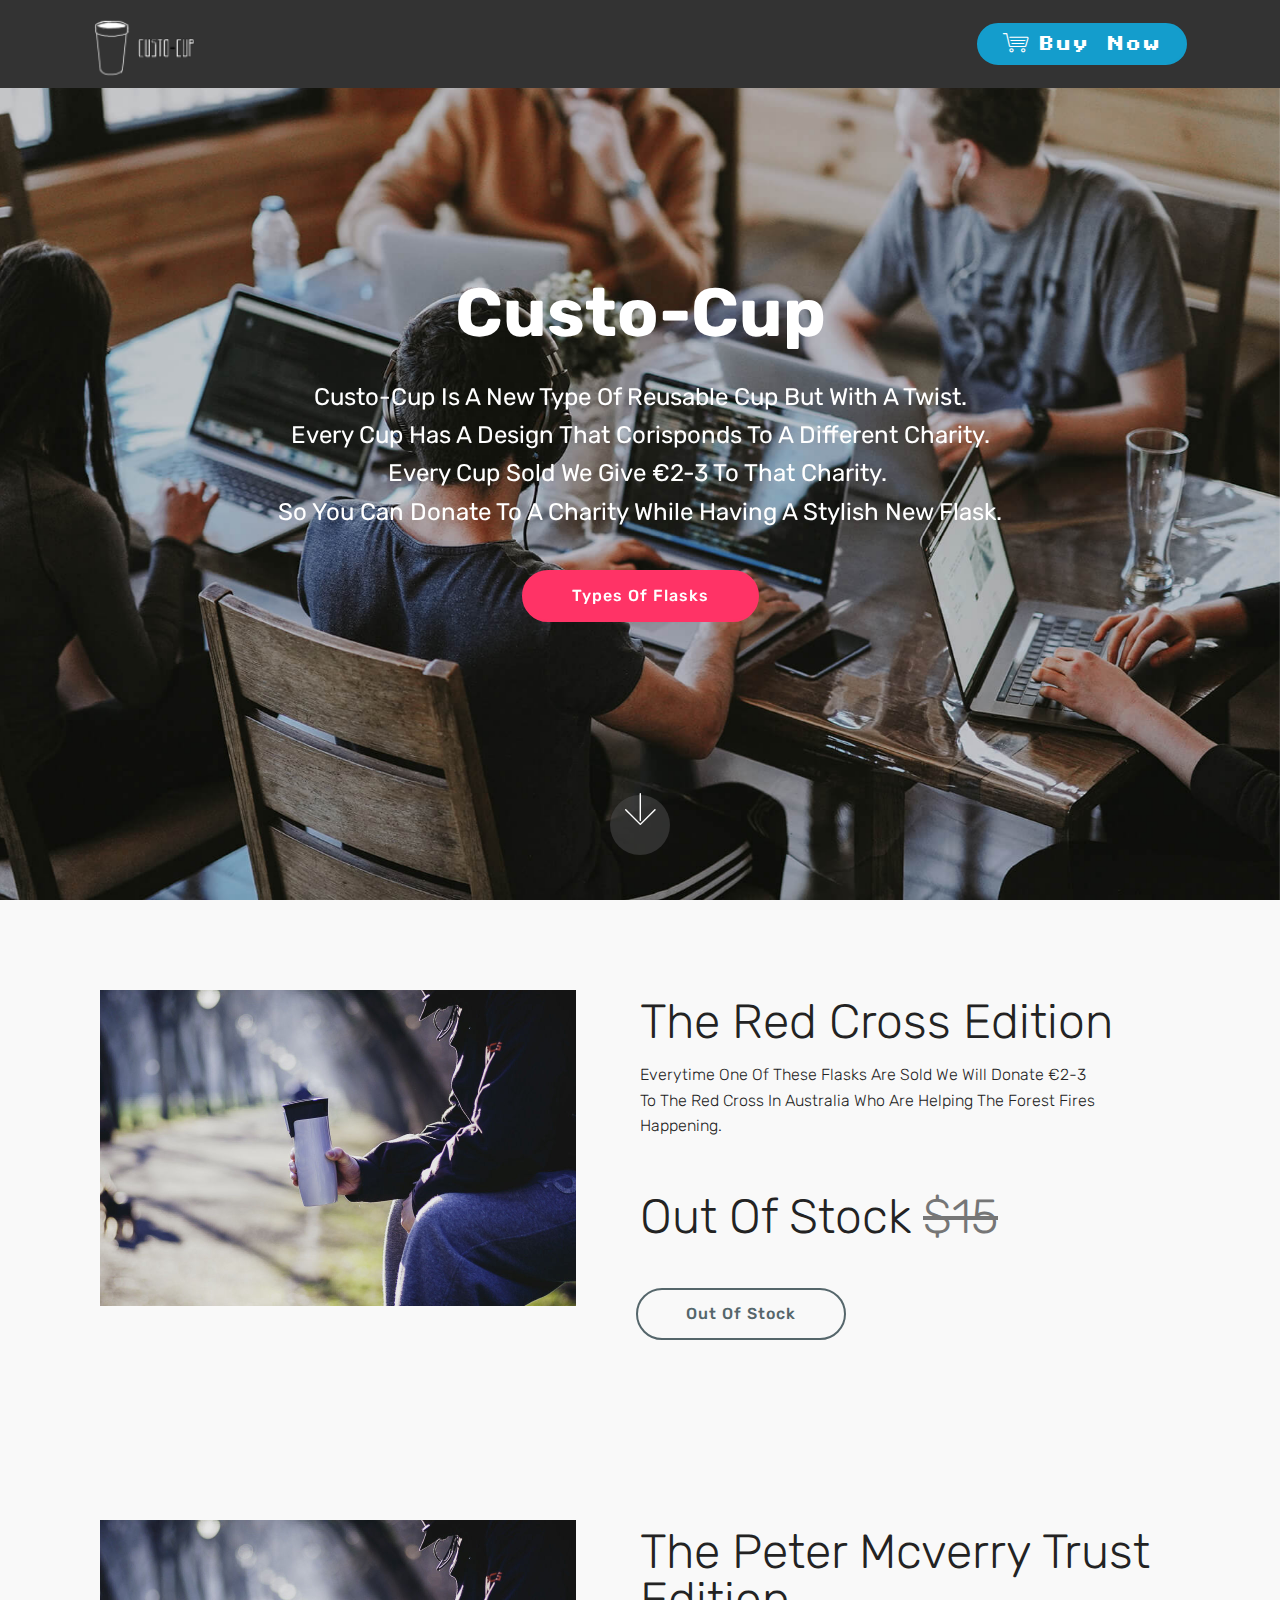
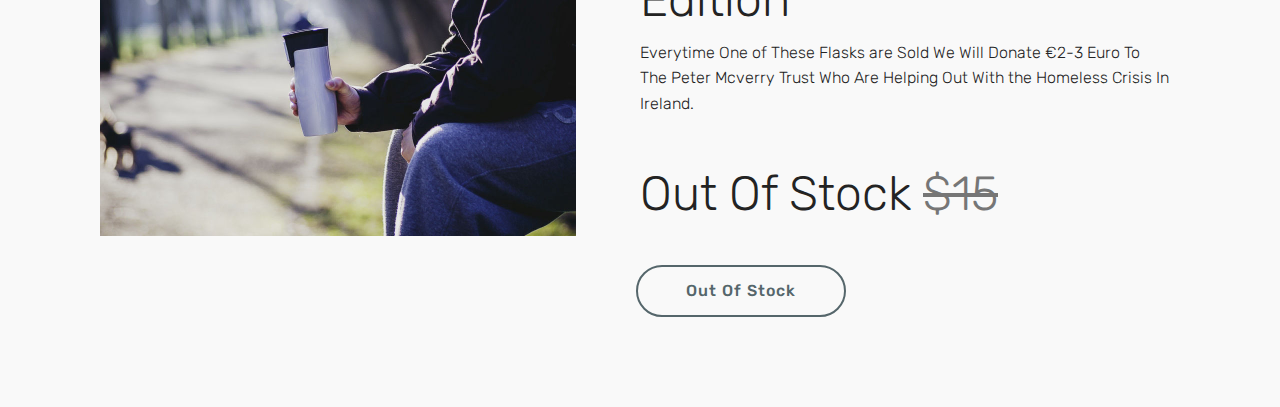
==== index.html @ 870aa144 "create github pages" ====
<!DOCTYPE html>
<html  >
<head>
  <!-- Site made with Mobirise Website Builder v4.12.0, https://mobirise.com -->
  <meta charset="UTF-8">
  <meta http-equiv="X-UA-Compatible" content="IE=edge">
  <meta name="generator" content="Mobirise v4.12.0, mobirise.com">
  <meta name="viewport" content="width=device-width, initial-scale=1, minimum-scale=1">
  <link rel="shortcut icon" href="assets/images/logo-122x67.png" type="image/x-icon">
  <meta name="description" content="">
  
  <title>Home</title>
  <link rel="stylesheet" href="assets/web/assets/mobirise-icons/mobirise-icons.css">
  <link rel="stylesheet" href="assets/bootstrap/css/bootstrap.min.css">
  <link rel="stylesheet" href="assets/bootstrap/css/bootstrap-grid.min.css">
  <link rel="stylesheet" href="assets/bootstrap/css/bootstrap-reboot.min.css">
  <link rel="stylesheet" href="assets/tether/tether.min.css">
  <link rel="stylesheet" href="assets/dropdown/css/style.css">
  <link rel="stylesheet" href="assets/theme/css/style.css">
  <link href="assets/fonts/style.css" rel="stylesheet">
  <link rel="preload" as="style" href="assets/mobirise/css/mbr-additional.css"><link rel="stylesheet" href="assets/mobirise/css/mbr-additional.css" type="text/css">
  
  
  
</head>
<body>
  <section class="menu cid-qTkzRZLJNu" once="menu" id="menu1-0">

    

    <nav class="navbar navbar-expand beta-menu navbar-dropdown align-items-center navbar-fixed-top navbar-toggleable-sm">
        <button class="navbar-toggler navbar-toggler-right" type="button" data-toggle="collapse" data-target="#navbarSupportedContent" aria-controls="navbarSupportedContent" aria-expanded="false" aria-label="Toggle navigation">
            <div class="hamburger">
                <span></span>
                <span></span>
                <span></span>
                <span></span>
            </div>
        </button>
        <div class="menu-logo">
            <div class="navbar-brand">
                <span class="navbar-logo">
                    <a href="https://mobirise.com">
                         <img src="assets/images/logo-122x67.png" alt="Mobirise" title="" style="height: 4.5rem;">
                    </a>
                </span>
                
            </div>
        </div>
        <div class="collapse navbar-collapse" id="navbarSupportedContent">
            <ul class="navbar-nav nav-dropdown" data-app-modern-menu="true"><li class="nav-item">
                    <a class="nav-link link text-white display-7" href="https://mobirise.com">
                        </a>
                </li></ul>
            <div class="navbar-buttons mbr-section-btn"><a class="btn btn-sm btn-primary display-7" href="index.html#services2-c"><span class="mbri-shopping-cart mbr-iconfont mbr-iconfont-btn"></span>Buy Now</a></div>
        </div>
    </nav>
</section>

<section class="engine"><a href="https://mobirise.info/m">free website design templates</a></section><section class="cid-qTkA127IK8 mbr-fullscreen mbr-parallax-background" id="header2-1">

    

    

    <div class="container align-center">
        <div class="row justify-content-md-center">
            <div class="mbr-white col-md-10">
                <h1 class="mbr-section-title mbr-bold pb-3 mbr-fonts-style display-1">Custo-Cup</h1>
                
                <p class="mbr-text pb-3 mbr-fonts-style display-5">Custo-Cup Is A New Type Of Reusable Cup But With A Twist.<br>Every Cup Has A Design That Corisponds To A Different Charity.<br>Every Cup Sold We Give €2-3 To That Charity.&nbsp;<br>So You Can Donate To A Charity While Having A Stylish New Flask.</p>
                <div class="mbr-section-btn"><a class="btn btn-md btn-secondary display-4" href="index.html#services2-c">Types Of Flasks</a></div>
            </div>
        </div>
    </div>
    <div class="mbr-arrow hidden-sm-down" aria-hidden="true">
        <a href="#next">
            <i class="mbri-down mbr-iconfont"></i>
        </a>
    </div>
</section>

<section class="services2 cid-rPlqlYpSJc" id="services2-c">
    <!---->
    
    <!---->
    <!--Overlay-->
    
    <!--Container-->
    <div class="container">
        <div class="col-md-12">
            <div class="media-container-row">
                <div class="mbr-figure" style="width: 50%;">
                    <img src="assets/images/mbr-952x632.jpg" alt="Mobirise" title="">
                </div>
                <div class="align-left aside-content">
                    <h2 class="mbr-title pt-2 mbr-fonts-style display-2">The Red Cross Edition</h2>
                    <div class="mbr-section-text">
                        <p class="mbr-text text1 pt-2 mbr-light mbr-fonts-style display-4">Everytime One Of These Flasks Are Sold We Will Donate €2-3&nbsp;<br>To The Red Cross In Australia Who Are Helping The Forest Fires<br>Happening.</p>
                        <p class="mbr-text text2 pt-4 mbr-light mbr-fonts-style display-2">Out Of Stock&nbsp;<span class="cost">$15</span></p>
                    </div>
                    <!--Btn-->
                    <div class="mbr-section-btn pt-3 align-left"><a href="https://mobirise.co" class="btn btn-warning-outline display-4">Out Of Stock</a></div>
                </div>
            </div>
        </div>
    </div>
</section>

<section class="services2 cid-rPlrBwYZiz" id="services2-d">
    <!---->
    
    <!---->
    <!--Overlay-->
    
    <!--Container-->
    <div class="container">
        <div class="col-md-12">
            <div class="media-container-row">
                <div class="mbr-figure" style="width: 50%;">
                    <img src="assets/images/mbr-952x632.jpg" alt="Mobirise" title="">
                </div>
                <div class="align-left aside-content">
                    <h2 class="mbr-title pt-2 mbr-fonts-style display-2">The Peter Mcverry Trust Edition</h2>
                    <div class="mbr-section-text">
                        <p class="mbr-text text1 pt-2 mbr-light mbr-fonts-style display-4">Everytime One of These Flasks are Sold We Will Donate €2-3 Euro To&nbsp;<br>The Peter Mcverry Trust Who Are Helping Out With the Homeless Crisis In Ireland.</p>
                        <p class="mbr-text text2 pt-4 mbr-light mbr-fonts-style display-2">Out Of Stock&nbsp;<span class="cost">$15</span></p>
                    </div>
                    <!--Btn-->
                    <div class="mbr-section-btn pt-3 align-left"><a href="https://mobirise.co" class="btn btn-warning-outline display-4">Out Of Stock</a></div>
                </div>
            </div>
        </div>
    </div>
</section>


  <script src="assets/web/assets/jquery/jquery.min.js"></script>
  <script src="assets/popper/popper.min.js"></script>
  <script src="assets/bootstrap/js/bootstrap.min.js"></script>
  <script src="assets/tether/tether.min.js"></script>
  <script src="assets/smoothscroll/smooth-scroll.js"></script>
  <script src="assets/dropdown/js/nav-dropdown.js"></script>
  <script src="assets/dropdown/js/navbar-dropdown.js"></script>
  <script src="assets/touchswipe/jquery.touch-swipe.min.js"></script>
  <script src="assets/parallax/jarallax.min.js"></script>
  <script src="assets/theme/js/script.js"></script>
  
  
</body>
</html>
---- assets/web/assets/mobirise-icons/mobirise-icons.css ----
@font-face {
  font-family: 'MobiriseIcons';
  src:  url('mobirise-icons.eot?spat4u');
  src:  url('mobirise-icons.eot?spat4u#iefix') format('embedded-opentype'),
    url('mobirise-icons.ttf?spat4u') format('truetype'),
    url('mobirise-icons.woff?spat4u') format('woff'),
    url('mobirise-icons.svg?spat4u#MobiriseIcons') format('svg');
  font-weight: normal;
  font-style: normal;
  font-display: swap;
}

[class^="mbri-"], [class*=" mbri-"] {
  /* use !important to prevent issues with browser extensions that change fonts */
  font-family: MobiriseIcons !important;
  speak: none;
  font-style: normal;
  font-weight: normal;
  font-variant: normal;
  text-transform: none;
  line-height: 1;

  /* Better Font Rendering =========== */
  -webkit-font-smoothing: antialiased;
  -moz-osx-font-smoothing: grayscale;
}

.mbri-add-submenu:before {
  content: "\e900";
}
.mbri-alert:before {
  content: "\e901";
}
.mbri-align-center:before {
  content: "\e902";
}
.mbri-align-justify:before {
  content: "\e903";
}
.mbri-align-left:before {
  content: "\e904";
}
.mbri-align-right:before {
  content: "\e905";
}
.mbri-android:before {
  content: "\e906";
}
.mbri-apple:before {
  content: "\e907";
}
.mbri-arrow-down:before {
  content: "\e908";
}
.mbri-arrow-next:before {
  content: "\e909";
}
.mbri-arrow-prev:before {
  content: "\e90a";
}
.mbri-arrow-up:before {
  content: "\e90b";
}
.mbri-bold:before {
  content: "\e90c";
}
.mbri-bookmark:before {
  content: "\e90d";
}
.mbri-bootstrap:before {
  content: "\e90e";
}
.mbri-briefcase:before {
  content: "\e90f";
}
.mbri-browse:before {
  content: "\e910";
}
.mbri-bulleted-list:before {
  content: "\e911";
}
.mbri-calendar:before {
  content: "\e912";
}
.mbri-camera:before {
  content: "\e913";
}
.mbri-cart-add:before {
  content: "\e914";
}
.mbri-cart-full:before {
  content: "\e915";
}
.mbri-cash:before {
  content: "\e916";
}
.mbri-change-style:before {
  content: "\e917";
}
.mbri-chat:before {
  content: "\e918";
}
.mbri-clock:before {
  content: "\e919";
}
.mbri-close:before {
  content: "\e91a";
}
.mbri-cloud:before {
  content: "\e91b";
}
.mbri-code:before {
  content: "\e91c";
}
.mbri-contact-form:before {
  content: "\e91d";
}
.mbri-credit-card:before {
  content: "\e91e";
}
.mbri-cursor-click:before {
  content: "\e91f";
}
.mbri-cust-feedback:before {
  content: "\e920";
}
.mbri-database:before {
  content: "\e921";
}
.mbri-delivery:before {
  content: "\e922";
}
.mbri-desktop:before {
  content: "\e923";
}
.mbri-devices:before {
  content: "\e924";
}
.mbri-down:before {
  content: "\e925";
}
.mbri-download:before {
  content: "\e989";
}
.mbri-drag-n-drop:before {
  content: "\e927";
}
.mbri-drag-n-drop2:before {
  content: "\e928";
}
.mbri-edit:before {
  content: "\e929";
}
.mbri-edit2:before {
  content: "\e92a";
}
.mbri-error:before {
  content: "\e92b";
}
.mbri-extension:before {
  content: "\e92c";
}
.mbri-features:before {
  content: "\e92d";
}
.mbri-file:before {
  content: "\e92e";
}
.mbri-flag:before {
  content: "\e92f";
}
.mbri-folder:before {
  content: "\e930";
}
.mbri-gift:before {
  content: "\e931";
}
.mbri-github:before {
  content: "\e932";
}
.mbri-globe:before {
  content: "\e933";
}
.mbri-globe-2:before {
  content: "\e934";
}
.mbri-growing-chart:before {
  content: "\e935";
}
.mbri-hearth:before {
  content: "\e936";
}
.mbri-help:before {
  content: "\e937";
}
.mbri-home:before {
  content: "\e938";
}
.mbri-hot-cup:before {
  content: "\e939";
}
.mbri-idea:before {
  content: "\e93a";
}
.mbri-image-gallery:before {
  content: "\e93b";
}
.mbri-image-slider:before {
  content: "\e93c";
}
.mbri-info:before {
  content: "\e93d";
}
.mbri-italic:before {
  content: "\e93e";
}
.mbri-key:before {
  content: "\e93f";
}
.mbri-laptop:before {
  content: "\e940";
}
.mbri-layers:before {
  content: "\e941";
}
.mbri-left-right:before {
  content: "\e942";
}
.mbri-left:before {
  content: "\e943";
}
.mbri-letter:before {
  content: "\e944";
}
.mbri-like:before {
  content: "\e945";
}
.mbri-link:before {
  content: "\e946";
}
.mbri-lock:before {
  content: "\e947";
}
.mbri-login:before {
  content: "\e948";
}
.mbri-logout:before {
  content: "\e949";
}
.mbri-magic-stick:before {
  content: "\e94a";
}
.mbri-map-pin:before {
  content: "\e94b";
}
.mbri-menu:before {
  content: "\e94c";
}
.mbri-mobile:before {
  content: "\e94d";
}
.mbri-mobile2:before {
  content: "\e94e";
}
.mbri-mobirise:before {
  content: "\e94f";
}
.mbri-more-horizontal:before {
  content: "\e950";
}
.mbri-more-vertical:before {
  content: "\e951";
}
.mbri-music:before {
  content: "\e952";
}
.mbri-new-file:before {
  content: "\e953";
}
.mbri-numbered-list:before {
  content: "\e954";
}
.mbri-opened-folder:before {
  content: "\e955";
}
.mbri-pages:before {
  content: "\e956";
}
.mbri-paper-plane:before {
  content: "\e957";
}
.mbri-paperclip:before {
  content: "\e958";
}
.mbri-photo:before {
  content: "\e959";
}
.mbri-photos:before {
  content: "\e95a";
}
.mbri-pin:before {
  content: "\e95b";
}
.mbri-play:before {
  content: "\e95c";
}
.mbri-plus:before {
  content: "\e95d";
}
.mbri-preview:before {
  content: "\e95e";
}
.mbri-print:before {
  content: "\e95f";
}
.mbri-protect:before {
  content: "\e960";
}
.mbri-question:before {
  content: "\e961";
}
.mbri-quote-left:before {
  content: "\e962";
}
.mbri-quote-right:before {
  content: "\e963";
}
.mbri-refresh:before {
  content: "\e964";
}
.mbri-responsive:before {
  content: "\e965";
}
.mbri-right:before {
  content: "\e966";
}
.mbri-rocket:before {
  content: "\e967";
}
.mbri-sad-face:before {
  content: "\e968";
}
.mbri-sale:before {
  content: "\e969";
}
.mbri-save:before {
  content: "\e96a";
}
.mbri-search:before {
  content: "\e96b";
}
.mbri-setting:before {
  content: "\e96c";
}
.mbri-setting2:before {
  content: "\e96d";
}
.mbri-setting3:before {
  content: "\e96e";
}
.mbri-share:before {
  content: "\e96f";
}
.mbri-shopping-bag:before {
  content: "\e970";
}
.mbri-shopping-basket:before {
  content: "\e971";
}
.mbri-shopping-cart:before {
  content: "\e972";
}
.mbri-sites:before {
  content: "\e973";
}
.mbri-smile-face:before {
  content: "\e974";
}
.mbri-speed:before {
  content: "\e975";
}
.mbri-star:before {
  content: "\e976";
}
.mbri-success:before {
  content: "\e977";
}
.mbri-sun:before {
  content: "\e978";
}
.mbri-sun2:before {
  content: "\e979";
}
.mbri-tablet:before {
  content: "\e97a";
}
.mbri-tablet-vertical:before {
  content: "\e97b";
}
.mbri-target:before {
  content: "\e97c";
}
.mbri-timer:before {
  content: "\e97d";
}
.mbri-to-ftp:before {
  content: "\e97e";
}
.mbri-to-local-drive:before {
  content: "\e97f";
}
.mbri-touch-swipe:before {
  content: "\e980";
}
.mbri-touch:before {
  content: "\e981";
}
.mbri-trash:before {
  content: "\e982";
}
.mbri-underline:before {
  content: "\e983";
}
.mbri-unlink:before {
  content: "\e984";
}
.mbri-unlock:before {
  content: "\e985";
}
.mbri-up-down:before {
  content: "\e986";
}
.mbri-up:before {
  content: "\e987";
}
.mbri-update:before {
  content: "\e988";
}
.mbri-upload:before {
 content: "\e926"; 
}
.mbri-user:before {
  content: "\e98a";
}
.mbri-user2:before {
  content: "\e98b";
}
.mbri-users:before {
  content: "\e98c";
}
.mbri-video:before {
  content: "\e98d";
}
.mbri-video-play:before {
  content: "\e98e";
}
.mbri-watch:before {
  content: "\e98f";
}
.mbri-website-theme:before {
  content: "\e990";
}
.mbri-wifi:before {
  content: "\e991";
}
.mbri-windows:before {
  content: "\e992";
}
.mbri-zoom-out:before {
  content: "\e993";
}
.mbri-redo:before {
  content: "\e994";
}
.mbri-undo:before {
  content: "\e995";
}
---- assets/dropdown/css/style.css ----
.navbar-dropdown {
  left: 0;
  padding: 0;
  position: absolute;
  right: 0;
  top: 0;
  transition: all 0.45s ease;
  z-index: 1030;
  background: #282828; }
  .navbar-dropdown .navbar-logo {
    margin-right: 0.8rem;
    transition: margin 0.3s ease-in-out;
    vertical-align: middle; }
    .navbar-dropdown .navbar-logo img {
      height: 3.125rem;
      transition: all 0.3s ease-in-out; }
    .navbar-dropdown .navbar-logo.mbr-iconfont {
      font-size: 3.125rem;
      line-height: 3.125rem; }
  .navbar-dropdown .navbar-caption {
    font-weight: 700;
    white-space: normal;
    vertical-align: -4px;
    line-height: 3.125rem !important; }
    .navbar-dropdown .navbar-caption, .navbar-dropdown .navbar-caption:hover {
      color: inherit;
      text-decoration: none; }
  .navbar-dropdown .mbr-iconfont + .navbar-caption {
    vertical-align: -1px; }
  .navbar-dropdown.navbar-fixed-top {
    position: fixed; }
  .navbar-dropdown .navbar-brand span {
    vertical-align: -4px; }
  .navbar-dropdown.bg-color.transparent {
    background: none; }
  .navbar-dropdown.navbar-short .navbar-brand {
    padding: 0.625rem 0; }
    .navbar-dropdown.navbar-short .navbar-brand span {
      vertical-align: -1px; }
  .navbar-dropdown.navbar-short .navbar-caption {
    line-height: 2.375rem !important;
    vertical-align: -2px; }
  .navbar-dropdown.navbar-short .navbar-logo {
    margin-right: 0.5rem; }
    .navbar-dropdown.navbar-short .navbar-logo img {
      height: 2.375rem; }
    .navbar-dropdown.navbar-short .navbar-logo.mbr-iconfont {
      font-size: 2.375rem;
      line-height: 2.375rem; }
  .navbar-dropdown.navbar-short .mbr-table-cell {
    height: 3.625rem; }
  .navbar-dropdown .navbar-close {
    left: 0.6875rem;
    position: fixed;
    top: 0.75rem;
    z-index: 1000; }
  .navbar-dropdown .hamburger-icon {
    content: "";
    display: inline-block;
    vertical-align: middle;
    width: 16px;
    -webkit-box-shadow: 0 -6px 0 1px #282828,0 0 0 1px #282828,0 6px 0 1px #282828;
    -moz-box-shadow: 0 -6px 0 1px #282828,0 0 0 1px #282828,0 6px 0 1px #282828;
    box-shadow: 0 -6px 0 1px #282828,0 0 0 1px #282828,0 6px 0 1px #282828; }

.dropdown-menu .dropdown-toggle[data-toggle="dropdown-submenu"]::after {
  border-bottom: 0.35em solid transparent;
  border-left: 0.35em solid;
  border-right: 0;
  border-top: 0.35em solid transparent;
  margin-left: 0.3rem; }

.dropdown-menu .dropdown-item:focus {
  outline: 0; }

.nav-dropdown {
  font-size: 0.75rem;
  font-weight: 500;
  height: auto !important; }
  .nav-dropdown .nav-btn {
    padding-left: 1rem; }
  .nav-dropdown .link {
    margin: .667em 1.667em;
    font-weight: 500;
    padding: 0;
    transition: color .2s ease-in-out; }
    .nav-dropdown .link.dropdown-toggle {
      margin-right: 2.583em; }
      .nav-dropdown .link.dropdown-toggle::after {
        margin-left: .25rem;
        border-top: 0.35em solid;
        border-right: 0.35em solid transparent;
        border-left: 0.35em solid transparent;
        border-bottom: 0; }
      .nav-dropdown .link.dropdown-toggle[aria-expanded="true"] {
        margin: 0;
        padding: 0.667em 3.263em  0.667em 1.667em; }
  .nav-dropdown .link::after,
  .nav-dropdown .dropdown-item::after {
    color: inherit; }
  .nav-dropdown .btn {
    font-size: 0.75rem;
    font-weight: 700;
    letter-spacing: 0;
    margin-bottom: 0;
    padding-left: 1.25rem;
    padding-right: 1.25rem; }
  .nav-dropdown .dropdown-menu {
    border-radius: 0;
    border: 0;
    left: 0;
    margin: 0;
    padding-bottom: 1.25rem;
    padding-top: 1.25rem;
    position: relative; }
  .nav-dropdown .dropdown-submenu {
    margin-left: 0.125rem;
    top: 0; }
  .nav-dropdown .dropdown-item {
    font-weight: 500;
    line-height: 2;
    padding: 0.3846em 4.615em 0.3846em 1.5385em;
    position: relative;
    transition: color .2s ease-in-out, background-color .2s ease-in-out; }
    .nav-dropdown .dropdown-item::after {
      margin-top: -0.3077em;
      position: absolute;
      right: 1.1538em;
      top: 50%; }
    .nav-dropdown .dropdown-item:focus, .nav-dropdown .dropdown-item:hover {
      background: none; }

@media (max-width: 767px) {
  .nav-dropdown.navbar-toggleable-sm {
    bottom: 0;
    display: none;
    left: 0;
    overflow-x: hidden;
    position: fixed;
    top: 0;
    transform: translateX(-100%);
    -ms-transform: translateX(-100%);
    -webkit-transform: translateX(-100%);
    width: 18.75rem;
    z-index: 999; } }
.nav-dropdown.navbar-toggleable-xl {
  bottom: 0;
  display: none;
  left: 0;
  overflow-x: hidden;
  position: fixed;
  top: 0;
  transform: translateX(-100%);
  -ms-transform: translateX(-100%);
  -webkit-transform: translateX(-100%);
  width: 18.75rem;
  z-index: 999; }

.nav-dropdown-sm {
  display: block !important;
  overflow-x: hidden;
  overflow: auto;
  padding-top: 3.875rem; }
  .nav-dropdown-sm::after {
    content: "";
    display: block;
    height: 3rem;
    width: 100%; }
  .nav-dropdown-sm.collapse.in ~ .navbar-close {
    display: block !important; }
  .nav-dropdown-sm.collapsing, .nav-dropdown-sm.collapse.in {
    transform: translateX(0);
    -ms-transform: translateX(0);
    -webkit-transform: translateX(0);
    transition: all 0.25s ease-out;
    -webkit-transition: all 0.25s ease-out;
    background: #282828; }
  .nav-dropdown-sm.collapsing[aria-expanded="false"] {
    transform: translateX(-100%);
    -ms-transform: translateX(-100%);
    -webkit-transform: translateX(-100%); }
  .nav-dropdown-sm .nav-item {
    display: block;
    margin-left: 0 !important;
    padding-left: 0; }
  .nav-dropdown-sm .link,
  .nav-dropdown-sm .dropdown-item {
    border-top: 1px dotted rgba(255, 255, 255, 0.1);
    font-size: 0.8125rem;
    line-height: 1.6;
    margin: 0 !important;
    padding: 0.875rem 2.4rem 0.875rem 1.5625rem !important;
    position: relative;
    white-space: normal; }
    .nav-dropdown-sm .link:focus, .nav-dropdown-sm .link:hover,
    .nav-dropdown-sm .dropdown-item:focus,
    .nav-dropdown-sm .dropdown-item:hover {
      background: rgba(0, 0, 0, 0.2) !important;
      color: #c0a375; }
  .nav-dropdown-sm .nav-btn {
    position: relative;
    padding: 1.5625rem 1.5625rem 0 1.5625rem; }
    .nav-dropdown-sm .nav-btn::before {
      border-top: 1px dotted rgba(255, 255, 255, 0.1);
      content: "";
      left: 0;
      position: absolute;
      top: 0;
      width: 100%; }
    .nav-dropdown-sm .nav-btn + .nav-btn {
      padding-top: 0.625rem; }
      .nav-dropdown-sm .nav-btn + .nav-btn::before {
        display: none; }
  .nav-dropdown-sm .btn {
    padding: 0.625rem 0; }
  .nav-dropdown-sm .dropdown-toggle[data-toggle="dropdown-submenu"]::after {
    margin-left: .25rem;
    border-top: 0.35em solid;
    border-right: 0.35em solid transparent;
    border-left: 0.35em solid transparent;
    border-bottom: 0; }
  .nav-dropdown-sm .dropdown-toggle[data-toggle="dropdown-submenu"][aria-expanded="true"]::after {
    border-top: 0;
    border-right: 0.35em solid transparent;
    border-left: 0.35em solid transparent;
    border-bottom: 0.35em solid; }
  .nav-dropdown-sm .dropdown-menu {
    margin: 0;
    padding: 0;
    position: relative;
    top: 0;
    left: 0;
    width: 100%;
    border: 0;
    float: none;
    border-radius: 0;
    background: none; }
  .nav-dropdown-sm .dropdown-submenu {
    left: 100%;
    margin-left: 0.125rem;
    margin-top: -1.25rem;
    top: 0; }

.navbar-toggleable-sm .nav-dropdown .dropdown-menu {
  position: absolute; }

.navbar-toggleable-sm .nav-dropdown .dropdown-submenu {
  left: 100%;
  margin-left: 0.125rem;
  margin-top: -1.25rem;
  top: 0; }

.navbar-toggleable-sm.opened .nav-dropdown .dropdown-menu {
  position: relative; }

.navbar-toggleable-sm.opened .nav-dropdown .dropdown-submenu {
  left: 0;
  margin-left: 00rem;
  margin-top: 0rem;
  top: 0; }

.is-builder .nav-dropdown.collapsing {
  transition: none !important; }

/*# sourceMappingURL=style.css.map */
---- assets/theme/css/style.css ----
/*!
 * Mobirise v4 theme (https://mobirise.com/)
 * Copyright 2017 Mobirise
 */
section {
  background-color: #eeeeee; }

body {
  font-style: normal;
  line-height: 1.5; }

section,
.container,
.container-fluid {
  position: relative;
  word-wrap: break-word; }

a.mbr-iconfont:hover {
  text-decoration: none; }

.article .lead p,
.article .lead ul,
.article .lead ol,
.article .lead pre,
.article .lead blockquote {
  margin-bottom: 0; }

ul,
ol,
pre,
blockquote {
  margin-bottom: 2.3125rem; }

pre {
  background: #f4f4f4;
  padding: 10px 24px;
  white-space: pre-wrap; }

.inactive {
  -webkit-user-select: none;
  -moz-user-select: none;
  -ms-user-select: none;
  user-select: none;
  pointer-events: none;
  -webkit-user-drag: none;
  user-drag: none; }

.mbr-section__comments .row {
  justify-content: center;
  -webkit-justify-content: center; }

a {
  font-style: normal;
  font-weight: 400;
  cursor: pointer; }
  a, a:hover {
    text-decoration: none; }

figure {
  margin-bottom: 0; }

body {
  color: #232323; }

h1,
h2,
h3,
h4,
h5,
h6,
.h1,
.h2,
.h3,
.h4,
.h5,
.h6,
.display-1,
.display-2,
.display-3,
.display-4 {
  line-height: 1;
  word-break: break-word;
  word-wrap: break-word; }

.mbr-section-title {
  font-style: normal;
  line-height: 1.2; }

.mbr-section-subtitle {
  line-height: 1.3; }

.mbr-text {
  font-style: normal;
  line-height: 1.6; }

b,
strong {
  font-weight: bold; }

blockquote {
  padding: 10px 0 10px 20px;
  position: relative;
  border-left: 2px solid;
  border-color: #ff3366; }

input:-webkit-autofill, input:-webkit-autofill:hover, input:-webkit-autofill:focus, input:-webkit-autofill:active {
  transition-delay: 9999s;
  transition-property: background-color, color; }

textarea[type='hidden'] {
  display: none; }

body {
  position: relative; }

section {
  background-position: 50% 50%;
  background-repeat: no-repeat;
  background-size: cover; }
  section .mbr-background-video,
  section .mbr-background-video-preview {
    position: absolute;
    bottom: 0;
    left: 0;
    right: 0;
    top: 0; }

.hidden {
  visibility: hidden; }

.mbr-z-index20 {
  z-index: 20; }

/*! Base colors */
.mbr-white {
  color: #ffffff; }

.mbr-black {
  color: #000000; }

.mbr-bg-white {
  background-color: #ffffff; }

.mbr-bg-black {
  background-color: #000000; }

/*! Text-aligns */
.align-left {
  text-align: left; }

.align-center {
  text-align: center; }

.align-right {
  text-align: right; }

@media (max-width: 767px) {
  .align-left,
  .align-center,
  .align-right,
  .mbr-section-btn,
  .mbr-section-title {
    text-align: center; } }
/*! Font-weight  */
.mbr-light {
  font-weight: 300; }

.mbr-regular {
  font-weight: 400; }

.mbr-semibold {
  font-weight: 500; }

.mbr-bold {
  font-weight: 700; }

/*! Media  */
.media-size-item {
  -webkit-flex: 1 1 auto;
  -moz-flex: 1 1 auto;
  -ms-flex: 1 1 auto;
  -o-flex: 1 1 auto;
  flex: 1 1 auto; }

.media-content {
  -webkit-flex-basis: 100%;
  flex-basis: 100%; }

.media-container-row {
  display: -ms-flexbox;
  display: -webkit-flex;
  display: flex;
  -webkit-flex-direction: row;
  -ms-flex-direction: row;
  flex-direction: row;
  -webkit-flex-wrap: wrap;
  -ms-flex-wrap: wrap;
  flex-wrap: wrap;
  -webkit-justify-content: center;
  -ms-flex-pack: center;
  justify-content: center;
  -webkit-align-content: center;
  -ms-flex-line-pack: center;
  align-content: center;
  -webkit-align-items: start;
  -ms-flex-align: start;
  align-items: start; }
  .media-container-row .media-size-item {
    width: 400px; }

.media-container-column {
  display: -ms-flexbox;
  display: -webkit-flex;
  display: flex;
  -webkit-flex-direction: column;
  -ms-flex-direction: column;
  flex-direction: column;
  -webkit-flex-wrap: wrap;
  -ms-flex-wrap: wrap;
  flex-wrap: wrap;
  -webkit-justify-content: center;
  -ms-flex-pack: center;
  justify-content: center;
  -webkit-align-content: center;
  -ms-flex-line-pack: center;
  align-content: center;
  -webkit-align-items: stretch;
  -ms-flex-align: stretch;
  align-items: stretch; }
  .media-container-column > * {
    width: 100%; }

@media (min-width: 992px) {
  .media-container-row {
    -webkit-flex-wrap: nowrap;
    -ms-flex-wrap: nowrap;
    flex-wrap: nowrap; } }
figure {
  overflow: hidden; }

figure[mbr-media-size] {
  transition: width 0.1s; }

.mbr-figure img,
.mbr-figure iframe {
  display: block;
  width: 100%; }

.card {
  background-color: transparent;
  border: none; }

.card-box {
  width: 100%; }

.card-img {
  text-align: center;
  flex-shrink: 0;
  -webkit-flex-shrink: 0; }

.media {
  max-width: 100%;
  margin: 0 auto; }

.mbr-figure {
  -ms-flex-item-align: center;
  -ms-grid-row-align: center;
  -webkit-align-self: center;
  align-self: center; }

.media-container > div {
  max-width: 100%; }

.mbr-figure img,
.card-img img {
  width: 100%; }

@media (max-width: 991px) {
  .media-size-item {
    width: auto !important; }

  .media {
    width: auto; }

  .mbr-figure {
    width: 100% !important; } }
/*! Buttons */
.btn {
  font-weight: 500;
  border-width: 2px;
  font-style: normal;
  letter-spacing: 1px;
  margin: .4rem .8rem;
  white-space: normal;
  -webkit-transition: all .3s ease-in-out;
  -moz-transition: all .3s ease-in-out;
  transition: all .3s ease-in-out;
  display: inline-flex;
  align-items: center;
  justify-content: center;
  word-break: break-word;
  -webkit-align-items: center;
  -webkit-justify-content: center;
  display: -webkit-inline-flex; }

.btn-sm {
  font-weight: 500;
  letter-spacing: 1px;
  -webkit-transition: all .3s ease-in-out;
  -moz-transition: all .3s ease-in-out;
  transition: all .3s ease-in-out; }

.btn-md {
  font-weight: 500;
  letter-spacing: 1px;
  margin: .4rem .8rem !important;
  -webkit-transition: all .3s ease-in-out;
  -moz-transition: all .3s ease-in-out;
  transition: all .3s ease-in-out; }

.btn-lg {
  font-weight: 500;
  letter-spacing: 1px;
  margin: .4rem .8rem !important;
  -webkit-transition: all .3s ease-in-out;
  -moz-transition: all .3s ease-in-out;
  transition: all .3s ease-in-out; }

.mbr-section-btn {
  margin-left: -0.25rem;
  margin-right: -0.25rem;
  font-size: 0; }

nav .mbr-section-btn {
  margin-left: 0rem;
  margin-right: 0rem; }

.btn-form {
  border-radius: 0; }
  .btn-form:hover {
    cursor: pointer; }

/*! Btn icon margin */
.btn .mbr-iconfont,
.btn.btn-sm .mbr-iconfont {
  cursor: pointer;
  margin-right: 0.5rem; }

.btn.btn-md .mbr-iconfont,
.btn.btn-md .mbr-iconfont {
  margin-right: 0.8rem; }

.mbr-regular {
  font-weight: 400; }

.mbr-semibold {
  font-weight: 500; }

.mbr-bold {
  font-weight: 700; }

[type='submit'] {
  -webkit-appearance: none; }

/*! Full-screen */
.mbr-fullscreen .mbr-overlay {
  min-height: 100vh; }

.mbr-fullscreen {
  display: flex;
  display: -webkit-flex;
  display: -moz-flex;
  display: -ms-flex;
  display: -o-flex;
  align-items: center;
  -webkit-align-items: center;
  min-height: 100vh;
  padding-top: 3rem;
  padding-bottom: 3rem; }

/*! Map */
.map {
  height: 25rem;
  position: relative; }
  .map iframe {
    width: 100%;
    height: 100%; }

.mbr-overlay {
  background-color: #000;
  bottom: 0;
  left: 0;
  opacity: .5;
  position: absolute;
  right: 0;
  top: 0;
  z-index: 0;
  pointer-events: none; }

/* Form */
blockquote {
  font-style: italic;
  padding: 10px 0 10px 20px;
  font-size: 1.09rem;
  position: relative;
  border-width: 3px; }

.form-control {
  background-color: #f5f5f5;
  box-shadow: none;
  color: #565656;
  line-height: 1.43;
  min-height: 3.5em;
  padding: 1.07em .5em; }
  .form-control, .form-control:focus {
    border: 1px solid #e8e8e8; }
  .form-active .form-control:invalid {
    border-color: red; }

.form-control-label {
  position: relative;
  cursor: pointer;
  margin-bottom: .357em;
  padding: 0; }

.alert {
  color: #ffffff;
  border-radius: 0;
  border: 0;
  font-size: .875rem;
  line-height: 1.5;
  margin-bottom: 1.875rem;
  padding: 1.25rem;
  position: relative; }
  .alert.alert-form::after {
    background-color: inherit;
    bottom: -7px;
    content: "";
    display: block;
    height: 14px;
    left: 50%;
    margin-left: -7px;
    position: absolute;
    transform: rotate(45deg);
    width: 14px;
    -webkit-transform: rotate(45deg); }

.form-asterisk {
  font-family: initial;
  position: absolute;
  top: -2px;
  font-weight: normal; }

/*! Scroll to top arrow */
#scrollToTop a i:before {
  content: '';
  position: absolute;
  height: 40%;
  top: 25%;
  background: #fff;
  width: 2px;
  left: calc(50% - 1px); }
#scrollToTop a i:after {
  content: '';
  position: absolute;
  display: block;
  border-top: 2px solid #fff;
  border-right: 2px solid #fff;
  width: 40%;
  height: 40%;
  left: 30%;
  bottom: 30%;
  transform: rotate(135deg);
  -webkit-transform: rotate(135deg); }

.mbr-arrow-up {
  bottom: 25px;
  right: 90px;
  position: fixed;
  text-align: right;
  z-index: 5000;
  color: #ffffff;
  font-size: 32px;
  transform: rotate(180deg);
  -webkit-transform: rotate(180deg); }

.mbr-arrow-up a {
  background: rgba(0, 0, 0, 0.2);
  border-radius: 3px;
  color: #fff;
  display: inline-block;
  height: 60px;
  width: 60px;
  outline-style: none !important;
  position: relative;
  text-decoration: none;
  transition: all 0.3s ease-in-out;
  cursor: pointer;
  text-align: center; }
  .mbr-arrow-up a:hover {
    background-color: rgba(0, 0, 0, 0.4); }
  .mbr-arrow-up a i {
    line-height: 60px; }

.mbr-arrow-up-icon {
  display: block;
  color: #fff; }

.mbr-arrow-up-icon::before {
  content: '\203a';
  display: inline-block;
  font-family: serif;
  font-size: 32px;
  line-height: 1;
  font-style: normal;
  position: relative;
  top: 6px;
  left: -4px;
  -webkit-transform: rotate(-90deg);
  transform: rotate(-90deg); }

/*! Arrow Down */
.mbr-arrow {
  position: absolute;
  bottom: 45px;
  left: 50%;
  width: 60px;
  height: 60px;
  cursor: pointer;
  background-color: rgba(80, 80, 80, 0.5);
  border-radius: 50%;
  -webkit-transform: translateX(-50%);
  transform: translateX(-50%); }
  .mbr-arrow > a {
    display: inline-block;
    text-decoration: none;
    outline-style: none;
    -webkit-animation: arrowdown 1.7s ease-in-out infinite;
    animation: arrowdown 1.7s ease-in-out infinite; }
    .mbr-arrow > a > i {
      position: absolute;
      top: -2px;
      left: 15px;
      font-size: 2rem; }

@keyframes arrowdown {
  0% {
    transform: translateY(0px);
    -webkit-transform: translateY(0px); }
  50% {
    transform: translateY(-5px);
    -webkit-transform: translateY(-5px); }
  100% {
    transform: translateY(0px);
    -webkit-transform: translateY(0px); } }
@-webkit-keyframes arrowdown {
  0% {
    transform: translateY(0px);
    -webkit-transform: translateY(0px); }
  50% {
    transform: translateY(-5px);
    -webkit-transform: translateY(-5px); }
  100% {
    transform: translateY(0px);
    -webkit-transform: translateY(0px); } }
@media (max-width: 500px) {
  .mbr-arrow-up {
    left: 50%;
    right: auto;
    transform: translateX(-50%) rotate(180deg);
    -webkit-transform: translateX(-50%) rotate(180deg); } }
/*Gradients animation*/
@keyframes gradient-animation {
  from {
    background-position: 0% 100%;
    animation-timing-function: ease-in-out; }
  to {
    background-position: 100% 0%;
    animation-timing-function: ease-in-out; } }
@-webkit-keyframes gradient-animation {
  from {
    background-position: 0% 100%;
    animation-timing-function: ease-in-out; }
  to {
    background-position: 100% 0%;
    animation-timing-function: ease-in-out; } }
.bg-gradient {
  background-size: 200% 200%;
  animation: gradient-animation 5s infinite alternate;
  -webkit-animation: gradient-animation 5s infinite alternate; }

.menu .navbar-brand {
  display: -webkit-flex; }
  .menu .navbar-brand span {
    display: flex;
    display: -webkit-flex; }
  .menu .navbar-brand .navbar-caption-wrap {
    display: -webkit-flex; }
  .menu .navbar-brand .navbar-logo img {
    display: -webkit-flex; }
@media (min-width: 768px) and (max-width: 1023px) {
  .menu .navbar-toggleable-sm .navbar-nav {
    display: -webkit-box;
    display: -webkit-flex;
    display: -ms-flexbox; } }
@media (max-width: 1023px) {
  .menu .navbar-collapse {
    max-height: 93.5vh; }
    .menu .navbar-collapse.show {
      overflow: auto; } }
@media (min-width: 1024px) {
  .menu .navbar-nav.nav-dropdown {
    display: -webkit-flex; }
  .menu .navbar-toggleable-sm .navbar-collapse {
    display: -webkit-flex !important; }
  .menu .collapsed .navbar-collapse {
    max-height: 93.5vh; }
    .menu .collapsed .navbar-collapse.show {
      overflow: auto; } }
@media (max-width: 767px) {
  .menu .navbar-collapse {
    max-height: 80vh; } }

/* Others*/
.note-check a[data-value=Rubik] {
  font-style: normal; }

.mbr-arrow a {
  color: #ffffff; }

@media (max-width: 767px) {
  .mbr-arrow {
    display: none; } }
.navbar {
  display: -webkit-flex;
  -webkit-flex-wrap: wrap;
  -webkit-align-items: center;
  -webkit-justify-content: space-between; }

.navbar-collapse {
  -webkit-flex-basis: 100%;
  -webkit-flex-grow: 1;
  -webkit-align-items: center; }

.nav-dropdown .link {
  padding: 0.667em 1.667em !important;
  margin: 0 !important; }

.nav {
  display: -webkit-flex;
  -webkit-flex-wrap: wrap; }

.row {
  display: -webkit-flex;
  -webkit-flex-wrap: wrap; }

.justify-content-center {
  -webkit-justify-content: center; }

.form-inline {
  display: -webkit-flex;
  -webkit-flex-flow: row wrap;
  -webkit-align-items: center; }

.card-wrapper {
  -webkit-flex: 1; }

.carousel-control {
  z-index: 10;
  display: -webkit-flex;
  -webkit-align-items: center;
  -webkit-justify-content: center; }

.carousel-controls {
  display: -webkit-flex; }

.media {
  display: -webkit-flex; }

.form-group:focus {
  outline: none; }

.jq-selectbox__select {
  padding: 1.07em 0.5em;
  position: absolute;
  top: 0;
  left: 0;
  width: 100%; }

.jq-selectbox__dropdown {
  position: absolute;
  top: 100% !important;
  left: 0 !important;
  width: 100% !important; }

.jq-selectbox__trigger-arrow {
  transform: translateY(-50%); }

.jq-selectbox li {
  padding: 1.07em 0.5em; }

input[type='range'] {
  padding-left: 0 !important;
  padding-right: 0 !important; }

.modal-dialog,
.modal-content {
  height: 100%; }

.modal-dialog .carousel-inner {
  height: calc(100vh - 1.75rem); }
  @media (max-width: 575px) {
    .modal-dialog .carousel-inner {
      height: calc(100vh - 1rem); } }

.carousel-item {
  text-align: center; }

.carousel-item img {
  margin: auto; }

.navbar-toggler {
  -webkit-align-self: flex-start;
  -ms-flex-item-align: start;
  align-self: flex-start;
  padding: 0.25rem 0.75rem;
  font-size: 1.25rem;
  line-height: 1;
  background: transparent;
  border: 1px solid transparent;
  -webkit-border-radius: 0.25rem;
  border-radius: 0.25rem; }

.navbar-toggler:focus,
.navbar-toggler:hover {
  text-decoration: none; }

.navbar-toggler-icon {
  display: inline-block;
  width: 1.5em;
  height: 1.5em;
  vertical-align: middle;
  content: '';
  background: no-repeat center center;
  -webkit-background-size: 100% 100%;
  -o-background-size: 100% 100%;
  background-size: 100% 100%; }

.navbar-toggler-left {
  position: absolute;
  left: 1rem; }

.navbar-toggler-right {
  position: absolute;
  right: 1rem; }

@media (max-width: 575px) {
  .navbar-toggleable .navbar-nav .dropdown-menu {
    position: static;
    float: none; }

  .navbar-toggleable > .container {
    padding-right: 0;
    padding-left: 0; } }
@media (min-width: 576px) {
  .navbar-toggleable {
    -webkit-box-orient: horizontal;
    -webkit-box-direction: normal;
    -webkit-flex-direction: row;
    -ms-flex-direction: row;
    flex-direction: row;
    -webkit-flex-wrap: nowrap;
    -ms-flex-wrap: nowrap;
    flex-wrap: nowrap;
    -webkit-box-align: center;
    -webkit-align-items: center;
    -ms-flex-align: center;
    align-items: center; }

  .navbar-toggleable .navbar-nav {
    -webkit-box-orient: horizontal;
    -webkit-box-direction: normal;
    -webkit-flex-direction: row;
    -ms-flex-direction: row;
    flex-direction: row; }

  .navbar-toggleable .navbar-nav .nav-link {
    padding-right: 0.5rem;
    padding-left: 0.5rem; }

  .navbar-toggleable > .container {
    display: -webkit-box;
    display: -webkit-flex;
    display: -ms-flexbox;
    display: flex;
    -webkit-flex-wrap: nowrap;
    -ms-flex-wrap: nowrap;
    flex-wrap: nowrap;
    -webkit-box-align: center;
    -webkit-align-items: center;
    -ms-flex-align: center;
    align-items: center; }

  .navbar-toggleable .navbar-collapse {
    display: -webkit-box !important;
    display: -webkit-flex !important;
    display: -ms-flexbox !important;
    display: flex !important;
    width: 100%; }

  .navbar-toggleable .navbar-toggler {
    display: none; } }
@media (max-width: 767px) {
  .navbar-toggleable-sm .navbar-nav .dropdown-menu {
    position: static;
    float: none; }

  .navbar-toggleable-sm > .container {
    padding-right: 0;
    padding-left: 0; } }
@media (min-width: 768px) {
  .navbar-toggleable-sm {
    -webkit-box-orient: horizontal;
    -webkit-box-direction: normal;
    -webkit-flex-direction: row;
    -ms-flex-direction: row;
    flex-direction: row;
    -webkit-flex-wrap: nowrap;
    -ms-flex-wrap: nowrap;
    flex-wrap: nowrap;
    -webkit-box-align: center;
    -webkit-align-items: center;
    -ms-flex-align: center;
    align-items: center; }

  .navbar-toggleable-sm .navbar-nav {
    -webkit-box-orient: horizontal;
    -webkit-box-direction: normal;
    -webkit-flex-direction: row;
    -ms-flex-direction: row;
    flex-direction: row; }

  .navbar-toggleable-sm .navbar-nav .nav-link {
    padding-right: 0.5rem;
    padding-left: 0.5rem; }

  .navbar-toggleable-sm > .container {
    display: -webkit-box;
    display: -webkit-flex;
    display: -ms-flexbox;
    display: flex;
    -webkit-flex-wrap: nowrap;
    -ms-flex-wrap: nowrap;
    flex-wrap: nowrap;
    -webkit-box-align: center;
    -webkit-align-items: center;
    -ms-flex-align: center;
    align-items: center; }

  .navbar-toggleable-sm .navbar-collapse {
    display: none;
    width: 100%; }

  .navbar-toggleable-sm .navbar-toggler {
    display: none; } }
@media (max-width: 1023px) {
  .navbar-toggleable-md .navbar-nav .dropdown-menu {
    position: static;
    float: none; }

  .navbar-toggleable-md > .container {
    padding-right: 0;
    padding-left: 0; } }
@media (min-width: 1024px) {
  .navbar-toggleable-md {
    -webkit-box-orient: horizontal;
    -webkit-box-direction: normal;
    -webkit-flex-direction: row;
    -ms-flex-direction: row;
    flex-direction: row;
    -webkit-flex-wrap: nowrap;
    -ms-flex-wrap: nowrap;
    flex-wrap: nowrap;
    -webkit-box-align: center;
    -webkit-align-items: center;
    -ms-flex-align: center;
    align-items: center; }

  .navbar-toggleable-md .navbar-nav {
    -webkit-box-orient: horizontal;
    -webkit-box-direction: normal;
    -webkit-flex-direction: row;
    -ms-flex-direction: row;
    flex-direction: row; }

  .navbar-toggleable-md .navbar-nav .nav-link {
    padding-right: 0.5rem;
    padding-left: 0.5rem; }

  .navbar-toggleable-md > .container {
    display: -webkit-box;
    display: -webkit-flex;
    display: -ms-flexbox;
    display: flex;
    -webkit-flex-wrap: nowrap;
    -ms-flex-wrap: nowrap;
    flex-wrap: nowrap;
    -webkit-box-align: center;
    -webkit-align-items: center;
    -ms-flex-align: center;
    align-items: center; }

  .navbar-toggleable-md .navbar-collapse {
    display: -webkit-box !important;
    display: -webkit-flex !important;
    display: -ms-flexbox !important;
    display: flex !important;
    width: 100%; }

  .navbar-toggleable-md .navbar-toggler {
    display: none; } }
@media (max-width: 1199px) {
  .navbar-toggleable-lg .navbar-nav .dropdown-menu {
    position: static;
    float: none; }

  .navbar-toggleable-lg > .container {
    padding-right: 0;
    padding-left: 0; } }
@media (min-width: 1200px) {
  .navbar-toggleable-lg {
    -webkit-box-orient: horizontal;
    -webkit-box-direction: normal;
    -webkit-flex-direction: row;
    -ms-flex-direction: row;
    flex-direction: row;
    -webkit-flex-wrap: nowrap;
    -ms-flex-wrap: nowrap;
    flex-wrap: nowrap;
    -webkit-box-align: center;
    -webkit-align-items: center;
    -ms-flex-align: center;
    align-items: center; }

  .navbar-toggleable-lg .navbar-nav {
    -webkit-box-orient: horizontal;
    -webkit-box-direction: normal;
    -webkit-flex-direction: row;
    -ms-flex-direction: row;
    flex-direction: row; }

  .navbar-toggleable-lg .navbar-nav .nav-link {
    padding-right: 0.5rem;
    padding-left: 0.5rem; }

  .navbar-toggleable-lg > .container {
    display: -webkit-box;
    display: -webkit-flex;
    display: -ms-flexbox;
    display: flex;
    -webkit-flex-wrap: nowrap;
    -ms-flex-wrap: nowrap;
    flex-wrap: nowrap;
    -webkit-box-align: center;
    -webkit-align-items: center;
    -ms-flex-align: center;
    align-items: center; }

  .navbar-toggleable-lg .navbar-collapse {
    display: -webkit-box !important;
    display: -webkit-flex !important;
    display: -ms-flexbox !important;
    display: flex !important;
    width: 100%; }

  .navbar-toggleable-lg .navbar-toggler {
    display: none; } }
.navbar-toggleable-xl {
  -webkit-box-orient: horizontal;
  -webkit-box-direction: normal;
  -webkit-flex-direction: row;
  -ms-flex-direction: row;
  flex-direction: row;
  -webkit-flex-wrap: nowrap;
  -ms-flex-wrap: nowrap;
  flex-wrap: nowrap;
  -webkit-box-align: center;
  -webkit-align-items: center;
  -ms-flex-align: center;
  align-items: center; }

.navbar-toggleable-xl .navbar-nav .dropdown-menu {
  position: static;
  float: none; }

.navbar-toggleable-xl > .container {
  padding-right: 0;
  padding-left: 0; }

.navbar-toggleable-xl .navbar-nav {
  -webkit-box-orient: horizontal;
  -webkit-box-direction: normal;
  -webkit-flex-direction: row;
  -ms-flex-direction: row;
  flex-direction: row; }

.navbar-toggleable-xl .navbar-nav .nav-link {
  padding-right: 0.5rem;
  padding-left: 0.5rem; }

.navbar-toggleable-xl > .container {
  display: -webkit-box;
  display: -webkit-flex;
  display: -ms-flexbox;
  display: flex;
  -webkit-flex-wrap: nowrap;
  -ms-flex-wrap: nowrap;
  flex-wrap: nowrap;
  -webkit-box-align: center;
  -webkit-align-items: center;
  -ms-flex-align: center;
  align-items: center; }

.navbar-toggleable-xl .navbar-collapse {
  display: -webkit-box !important;
  display: -webkit-flex !important;
  display: -ms-flexbox !important;
  display: flex !important;
  width: 100%; }

.navbar-toggleable-xl .navbar-toggler {
  display: none; }

.card-img {
  width: auto; }

.menu .navbar.collapsed:not(.beta-menu) {
  flex-direction: column;
  -webkit-flex-direction: column; }

.carousel-item.active,
.carousel-item-next,
.carousel-item-prev {
  display: -webkit-box;
  display: -webkit-flex;
  display: -ms-flexbox;
  display: flex; }

.note-air-layout .dropup .dropdown-menu,
.note-air-layout .navbar-fixed-bottom .dropdown .dropdown-menu {
  bottom: initial !important; }

html,
body {
  height: auto;
  min-height: 100vh; }

.dropup .dropdown-toggle::after {
  display: none; }

/*# sourceMappingURL=style.css.map */
.engine {
	position: absolute;
	text-indent: -2400px;
	text-align: center;
	padding: 0;
	top: 0;
	left: -2400px;
}
---- assets/fonts/style.css ----
@font-face {
   font-family: 'amiga4ever pro';
   font-display: swap;
   src: url('amiga4ever pro/font.ttf');
}
---- assets/mobirise/css/mbr-additional.css ----
@import url(https://fonts.googleapis.com/css?family=Rubik:300,300i,400,400i,500,500i,700,700i,900,900i&display=swap);




body {
  font-family: Rubik;
}
.display-1 {
  font-family: 'Rubik', sans-serif;
  font-size: 4.25rem;
  font-display: swap;
}
.display-1 > .mbr-iconfont {
  font-size: 6.8rem;
}
.display-2 {
  font-family: 'Rubik', sans-serif;
  font-size: 3rem;
  font-display: swap;
}
.display-2 > .mbr-iconfont {
  font-size: 4.8rem;
}
.display-4 {
  font-family: 'Rubik', sans-serif;
  font-size: 1rem;
  font-display: swap;
}
.display-4 > .mbr-iconfont {
  font-size: 1.6rem;
}
.display-5 {
  font-family: 'Rubik', sans-serif;
  font-size: 1.5rem;
  font-display: swap;
}
.display-5 > .mbr-iconfont {
  font-size: 2.4rem;
}
.display-7 {
  font-family: 'amiga4ever pro';
  font-size: 1rem;
  font-display: swap;
}
.display-7 > .mbr-iconfont {
  font-size: 1.6rem;
}
/* ---- Fluid typography for mobile devices ---- */
/* 1.4 - font scale ratio ( bootstrap == 1.42857 ) */
/* 100vw - current viewport width */
/* (48 - 20)  48 == 48rem == 768px, 20 == 20rem == 320px(minimal supported viewport) */
/* 0.65 - min scale variable, may vary */
@media (max-width: 768px) {
  .display-1 {
    font-size: 3.4rem;
    font-size: calc( 2.1374999999999997rem + (4.25 - 2.1374999999999997) * ((100vw - 20rem) / (48 - 20)));
    line-height: calc( 1.4 * (2.1374999999999997rem + (4.25 - 2.1374999999999997) * ((100vw - 20rem) / (48 - 20))));
  }
  .display-2 {
    font-size: 2.4rem;
    font-size: calc( 1.7rem + (3 - 1.7) * ((100vw - 20rem) / (48 - 20)));
    line-height: calc( 1.4 * (1.7rem + (3 - 1.7) * ((100vw - 20rem) / (48 - 20))));
  }
  .display-4 {
    font-size: 0.8rem;
    font-size: calc( 1rem + (1 - 1) * ((100vw - 20rem) / (48 - 20)));
    line-height: calc( 1.4 * (1rem + (1 - 1) * ((100vw - 20rem) / (48 - 20))));
  }
  .display-5 {
    font-size: 1.2rem;
    font-size: calc( 1.175rem + (1.5 - 1.175) * ((100vw - 20rem) / (48 - 20)));
    line-height: calc( 1.4 * (1.175rem + (1.5 - 1.175) * ((100vw - 20rem) / (48 - 20))));
  }
}
/* Buttons */
.btn {
  padding: 1rem 3rem;
  border-radius: 3px;
}
.btn-sm {
  padding: 0.6rem 1.5rem;
  border-radius: 3px;
}
.btn-md {
  padding: 1rem 3rem;
  border-radius: 3px;
}
.btn-lg {
  padding: 1.2rem 3.2rem;
  border-radius: 3px;
}
.bg-primary {
  background-color: #149dcc !important;
}
.bg-success {
  background-color: #f7ed4a !important;
}
.bg-info {
  background-color: #82786e !important;
}
.bg-warning {
  background-color: #879a9f !important;
}
.bg-danger {
  background-color: #b1a374 !important;
}
.btn-primary,
.btn-primary:active {
  background-color: #149dcc !important;
  border-color: #149dcc !important;
  color: #ffffff !important;
}
.btn-primary:hover,
.btn-primary:focus,
.btn-primary.focus,
.btn-primary.active {
  color: #ffffff !important;
  background-color: #0d6786 !important;
  border-color: #0d6786 !important;
}
.btn-primary.disabled,
.btn-primary:disabled {
  color: #ffffff !important;
  background-color: #0d6786 !important;
  border-color: #0d6786 !important;
}
.btn-secondary,
.btn-secondary:active {
  background-color: #ff3366 !important;
  border-color: #ff3366 !important;
  color: #ffffff !important;
}
.btn-secondary:hover,
.btn-secondary:focus,
.btn-secondary.focus,
.btn-secondary.active {
  color: #ffffff !important;
  background-color: #e50039 !important;
  border-color: #e50039 !important;
}
.btn-secondary.disabled,
.btn-secondary:disabled {
  color: #ffffff !important;
  background-color: #e50039 !important;
  border-color: #e50039 !important;
}
.btn-info,
.btn-info:active {
  background-color: #82786e !important;
  border-color: #82786e !important;
  color: #ffffff !important;
}
.btn-info:hover,
.btn-info:focus,
.btn-info.focus,
.btn-info.active {
  color: #ffffff !important;
  background-color: #59524b !important;
  border-color: #59524b !important;
}
.btn-info.disabled,
.btn-info:disabled {
  color: #ffffff !important;
  background-color: #59524b !important;
  border-color: #59524b !important;
}
.btn-success,
.btn-success:active {
  background-color: #f7ed4a !important;
  border-color: #f7ed4a !important;
  color: #3f3c03 !important;
}
.btn-success:hover,
.btn-success:focus,
.btn-success.focus,
.btn-success.active {
  color: #3f3c03 !important;
  background-color: #eadd0a !important;
  border-color: #eadd0a !important;
}
.btn-success.disabled,
.btn-success:disabled {
  color: #3f3c03 !important;
  background-color: #eadd0a !important;
  border-color: #eadd0a !important;
}
.btn-warning,
.btn-warning:active {
  background-color: #879a9f !important;
  border-color: #879a9f !important;
  color: #ffffff !important;
}
.btn-warning:hover,
.btn-warning:focus,
.btn-warning.focus,
.btn-warning.active {
  color: #ffffff !important;
  background-color: #617479 !important;
  border-color: #617479 !important;
}
.btn-warning.disabled,
.btn-warning:disabled {
  color: #ffffff !important;
  background-color: #617479 !important;
  border-color: #617479 !important;
}
.btn-danger,
.btn-danger:active {
  background-color: #b1a374 !important;
  border-color: #b1a374 !important;
  color: #ffffff !important;
}
.btn-danger:hover,
.btn-danger:focus,
.btn-danger.focus,
.btn-danger.active {
  color: #ffffff !important;
  background-color: #8b7d4e !important;
  border-color: #8b7d4e !important;
}
.btn-danger.disabled,
.btn-danger:disabled {
  color: #ffffff !important;
  background-color: #8b7d4e !important;
  border-color: #8b7d4e !important;
}
.btn-white {
  color: #333333 !important;
}
.btn-white,
.btn-white:active {
  background-color: #ffffff !important;
  border-color: #ffffff !important;
  color: #808080 !important;
}
.btn-white:hover,
.btn-white:focus,
.btn-white.focus,
.btn-white.active {
  color: #808080 !important;
  background-color: #d9d9d9 !important;
  border-color: #d9d9d9 !important;
}
.btn-white.disabled,
.btn-white:disabled {
  color: #808080 !important;
  background-color: #d9d9d9 !important;
  border-color: #d9d9d9 !important;
}
.btn-black,
.btn-black:active {
  background-color: #333333 !important;
  border-color: #333333 !important;
  color: #ffffff !important;
}
.btn-black:hover,
.btn-black:focus,
.btn-black.focus,
.btn-black.active {
  color: #ffffff !important;
  background-color: #0d0d0d !important;
  border-color: #0d0d0d !important;
}
.btn-black.disabled,
.btn-black:disabled {
  color: #ffffff !important;
  background-color: #0d0d0d !important;
  border-color: #0d0d0d !important;
}
.btn-primary-outline,
.btn-primary-outline:active {
  background: none;
  border-color: #0b566f;
  color: #0b566f;
}
.btn-primary-outline:hover,
.btn-primary-outline:focus,
.btn-primary-outline.focus,
.btn-primary-outline.active {
  color: #ffffff;
  background-color: #149dcc;
  border-color: #149dcc;
}
.btn-primary-outline.disabled,
.btn-primary-outline:disabled {
  color: #ffffff !important;
  background-color: #149dcc !important;
  border-color: #149dcc !important;
}
.btn-secondary-outline,
.btn-secondary-outline:active {
  background: none;
  border-color: #cc0033;
  color: #cc0033;
}
.btn-secondary-outline:hover,
.btn-secondary-outline:focus,
.btn-secondary-outline.focus,
.btn-secondary-outline.active {
  color: #ffffff;
  background-color: #ff3366;
  border-color: #ff3366;
}
.btn-secondary-outline.disabled,
.btn-secondary-outline:disabled {
  color: #ffffff !important;
  background-color: #ff3366 !important;
  border-color: #ff3366 !important;
}
.btn-info-outline,
.btn-info-outline:active {
  background: none;
  border-color: #4b453f;
  color: #4b453f;
}
.btn-info-outline:hover,
.btn-info-outline:focus,
.btn-info-outline.focus,
.btn-info-outline.active {
  color: #ffffff;
  background-color: #82786e;
  border-color: #82786e;
}
.btn-info-outline.disabled,
.btn-info-outline:disabled {
  color: #ffffff !important;
  background-color: #82786e !important;
  border-color: #82786e !important;
}
.btn-success-outline,
.btn-success-outline:active {
  background: none;
  border-color: #d2c609;
  color: #d2c609;
}
.btn-success-outline:hover,
.btn-success-outline:focus,
.btn-success-outline.focus,
.btn-success-outline.active {
  color: #3f3c03;
  background-color: #f7ed4a;
  border-color: #f7ed4a;
}
.btn-success-outline.disabled,
.btn-success-outline:disabled {
  color: #3f3c03 !important;
  background-color: #f7ed4a !important;
  border-color: #f7ed4a !important;
}
.btn-warning-outline,
.btn-warning-outline:active {
  background: none;
  border-color: #55666b;
  color: #55666b;
}
.btn-warning-outline:hover,
.btn-warning-outline:focus,
.btn-warning-outline.focus,
.btn-warning-outline.active {
  color: #ffffff;
  background-color: #879a9f;
  border-color: #879a9f;
}
.btn-warning-outline.disabled,
.btn-warning-outline:disabled {
  color: #ffffff !important;
  background-color: #879a9f !important;
  border-color: #879a9f !important;
}
.btn-danger-outline,
.btn-danger-outline:active {
  background: none;
  border-color: #7a6e45;
  color: #7a6e45;
}
.btn-danger-outline:hover,
.btn-danger-outline:focus,
.btn-danger-outline.focus,
.btn-danger-outline.active {
  color: #ffffff;
  background-color: #b1a374;
  border-color: #b1a374;
}
.btn-danger-outline.disabled,
.btn-danger-outline:disabled {
  color: #ffffff !important;
  background-color: #b1a374 !important;
  border-color: #b1a374 !important;
}
.btn-black-outline,
.btn-black-outline:active {
  background: none;
  border-color: #000000;
  color: #000000;
}
.btn-black-outline:hover,
.btn-black-outline:focus,
.btn-black-outline.focus,
.btn-black-outline.active {
  color: #ffffff;
  background-color: #333333;
  border-color: #333333;
}
.btn-black-outline.disabled,
.btn-black-outline:disabled {
  color: #ffffff !important;
  background-color: #333333 !important;
  border-color: #333333 !important;
}
.btn-white-outline,
.btn-white-outline:active,
.btn-white-outline.active {
  background: none;
  border-color: #ffffff;
  color: #ffffff;
}
.btn-white-outline:hover,
.btn-white-outline:focus,
.btn-white-outline.focus {
  color: #333333;
  background-color: #ffffff;
  border-color: #ffffff;
}
.text-primary {
  color: #149dcc !important;
}
.text-secondary {
  color: #ff3366 !important;
}
.text-success {
  color: #f7ed4a !important;
}
.text-info {
  color: #82786e !important;
}
.text-warning {
  color: #879a9f !important;
}
.text-danger {
  color: #b1a374 !important;
}
.text-white {
  color: #ffffff !important;
}
.text-black {
  color: #000000 !important;
}
a.text-primary:hover,
a.text-primary:focus {
  color: #0b566f !important;
}
a.text-secondary:hover,
a.text-secondary:focus {
  color: #cc0033 !important;
}
a.text-success:hover,
a.text-success:focus {
  color: #d2c609 !important;
}
a.text-info:hover,
a.text-info:focus {
  color: #4b453f !important;
}
a.text-warning:hover,
a.text-warning:focus {
  color: #55666b !important;
}
a.text-danger:hover,
a.text-danger:focus {
  color: #7a6e45 !important;
}
a.text-white:hover,
a.text-white:focus {
  color: #b3b3b3 !important;
}
a.text-black:hover,
a.text-black:focus {
  color: #4d4d4d !important;
}
.alert-success {
  background-color: #70c770;
}
.alert-info {
  background-color: #82786e;
}
.alert-warning {
  background-color: #879a9f;
}
.alert-danger {
  background-color: #b1a374;
}
.mbr-section-btn a.btn:not(.btn-form) {
  border-radius: 100px;
}
.mbr-section-btn a.btn:not(.btn-form):hover,
.mbr-section-btn a.btn:not(.btn-form):focus {
  box-shadow: none !important;
}
.mbr-section-btn a.btn:not(.btn-form):hover,
.mbr-section-btn a.btn:not(.btn-form):focus {
  box-shadow: 0 10px 40px 0 rgba(0, 0, 0, 0.2) !important;
  -webkit-box-shadow: 0 10px 40px 0 rgba(0, 0, 0, 0.2) !important;
}
.mbr-gallery-filter li a {
  border-radius: 100px !important;
}
.mbr-gallery-filter li.active .btn {
  background-color: #149dcc;
  border-color: #149dcc;
  color: #ffffff;
}
.mbr-gallery-filter li.active .btn:focus {
  box-shadow: none;
}
.nav-tabs .nav-link {
  border-radius: 100px !important;
}
a,
a:hover {
  color: #149dcc;
}
.mbr-plan-header.bg-primary .mbr-plan-subtitle,
.mbr-plan-header.bg-primary .mbr-plan-price-desc {
  color: #b4e6f8;
}
.mbr-plan-header.bg-success .mbr-plan-subtitle,
.mbr-plan-header.bg-success .mbr-plan-price-desc {
  color: #ffffff;
}
.mbr-plan-header.bg-info .mbr-plan-subtitle,
.mbr-plan-header.bg-info .mbr-plan-price-desc {
  color: #beb8b2;
}
.mbr-plan-header.bg-warning .mbr-plan-subtitle,
.mbr-plan-header.bg-warning .mbr-plan-price-desc {
  color: #ced6d8;
}
.mbr-plan-header.bg-danger .mbr-plan-subtitle,
.mbr-plan-header.bg-danger .mbr-plan-price-desc {
  color: #dfd9c6;
}
/* Scroll to top button*/
.scrollToTop_wraper {
  display: none;
}
.form-control {
  font-family: 'amiga4ever pro';
  font-size: 1rem;
  font-display: swap;
}
.form-control > .mbr-iconfont {
  font-size: 1.6rem;
}
blockquote {
  border-color: #149dcc;
}
/* Forms */
.mbr-form .btn {
  margin: .4rem 0;
}
.mbr-form .input-group-btn a.btn {
  border-radius: 100px !important;
}
.mbr-form .input-group-btn a.btn:hover {
  box-shadow: 0 10px 40px 0 rgba(0, 0, 0, 0.2);
}
.mbr-form .input-group-btn button[type="submit"] {
  border-radius: 100px !important;
  padding: 1rem 3rem;
}
.mbr-form .input-group-btn button[type="submit"]:hover {
  box-shadow: 0 10px 40px 0 rgba(0, 0, 0, 0.2);
}
.form2 .form-control {
  border-top-left-radius: 100px;
  border-bottom-left-radius: 100px;
}
.form2 .input-group-btn a.btn {
  border-top-left-radius: 0 !important;
  border-bottom-left-radius: 0 !important;
}
.form2 .input-group-btn button[type="submit"] {
  border-top-left-radius: 0 !important;
  border-bottom-left-radius: 0 !important;
}
.form3 input[type="email"] {
  border-radius: 100px !important;
}
@media (max-width: 349px) {
  .form2 input[type="email"] {
    border-radius: 100px !important;
  }
  .form2 .input-group-btn a.btn {
    border-radius: 100px !important;
  }
  .form2 .input-group-btn button[type="submit"] {
    border-radius: 100px !important;
  }
}
@media (max-width: 767px) {
  .btn {
    font-size: .75rem !important;
  }
  .btn .mbr-iconfont {
    font-size: 1rem !important;
  }
}
/* Footer */
.mbr-footer-content li::before,
.mbr-footer .mbr-contacts li::before {
  background: #149dcc;
}
.mbr-footer-content li a:hover,
.mbr-footer .mbr-contacts li a:hover {
  color: #149dcc;
}
.footer3 input[type="email"],
.footer4 input[type="email"] {
  border-radius: 100px !important;
}
.footer3 .input-group-btn a.btn,
.footer4 .input-group-btn a.btn {
  border-radius: 100px !important;
}
.footer3 .input-group-btn button[type="submit"],
.footer4 .input-group-btn button[type="submit"] {
  border-radius: 100px !important;
}
/* Headers*/
.header13 .form-inline input[type="email"],
.header14 .form-inline input[type="email"] {
  border-radius: 100px;
}
.header13 .form-inline input[type="text"],
.header14 .form-inline input[type="text"] {
  border-radius: 100px;
}
.header13 .form-inline input[type="tel"],
.header14 .form-inline input[type="tel"] {
  border-radius: 100px;
}
.header13 .form-inline a.btn,
.header14 .form-inline a.btn {
  border-radius: 100px;
}
.header13 .form-inline button,
.header14 .form-inline button {
  border-radius: 100px !important;
}
@media screen and (-ms-high-contrast: active), (-ms-high-contrast: none) {
  .card-wrapper {
    flex: auto !important;
  }
}
.jq-selectbox li:hover,
.jq-selectbox li.selected {
  background-color: #149dcc;
  color: #ffffff;
}
.jq-selectbox .jq-selectbox__trigger-arrow,
.jq-number__spin.minus:after,
.jq-number__spin.plus:after {
  transition: 0.4s;
  border-top-color: currentColor;
  border-bottom-color: currentColor;
}
.jq-selectbox:hover .jq-selectbox__trigger-arrow,
.jq-number__spin.minus:hover:after,
.jq-number__spin.plus:hover:after {
  border-top-color: #149dcc;
  border-bottom-color: #149dcc;
}
.xdsoft_datetimepicker .xdsoft_calendar td.xdsoft_default,
.xdsoft_datetimepicker .xdsoft_calendar td.xdsoft_current,
.xdsoft_datetimepicker .xdsoft_timepicker .xdsoft_time_box > div > div.xdsoft_current {
  color: #ffffff !important;
  background-color: #149dcc !important;
  box-shadow: none !important;
}
.xdsoft_datetimepicker .xdsoft_calendar td:hover,
.xdsoft_datetimepicker .xdsoft_timepicker .xdsoft_time_box > div > div:hover {
  color: #ffffff !important;
  background: #ff3366 !important;
  box-shadow: none !important;
}
.lazy-bg {
  background-image: none !important;
}
.lazy-placeholder:not(section),
.lazy-none {
  display: block;
  position: relative;
  padding-bottom: 56.25%;
}
iframe.lazy-placeholder,
.lazy-placeholder:after {
  content: '';
  position: absolute;
  width: 100px;
  height: 100px;
  background: transparent no-repeat center;
  background-size: contain;
  top: 50%;
  left: 50%;
  transform: translateX(-50%) translateY(-50%);
  background-image: url("data:image/svg+xml;charset=UTF-8,%3csvg width='32' height='32' viewBox='0 0 64 64' xmlns='http://www.w3.org/2000/svg' stroke='%23149dcc' %3e%3cg fill='none' fill-rule='evenodd'%3e%3cg transform='translate(16 16)' stroke-width='2'%3e%3ccircle stroke-opacity='.5' cx='16' cy='16' r='16'/%3e%3cpath d='M32 16c0-9.94-8.06-16-16-16'%3e%3canimateTransform attributeName='transform' type='rotate' from='0 16 16' to='360 16 16' dur='1s' repeatCount='indefinite'/%3e%3c/path%3e%3c/g%3e%3c/g%3e%3c/svg%3e");
}
section.lazy-placeholder:after {
  opacity: 0.3;
}
.cid-qTkzRZLJNu .navbar {
  padding: .5rem 0;
  background: #333333;
  transition: none;
  min-height: 77px;
}
.cid-qTkzRZLJNu .navbar-dropdown.bg-color.transparent.opened {
  background: #333333;
}
.cid-qTkzRZLJNu a {
  font-style: normal;
}
.cid-qTkzRZLJNu .nav-item span {
  padding-right: 0.4em;
  line-height: 0.5em;
  vertical-align: text-bottom;
  position: relative;
  text-decoration: none;
}
.cid-qTkzRZLJNu .nav-item a {
  display: flex;
  align-items: center;
  justify-content: center;
  padding: 0.7rem 0 !important;
  margin: 0rem .65rem !important;
}
.cid-qTkzRZLJNu .nav-item:focus,
.cid-qTkzRZLJNu .nav-link:focus {
  outline: none;
}
.cid-qTkzRZLJNu .btn {
  padding: 0.4rem 1.5rem;
  display: inline-flex;
  align-items: center;
}
.cid-qTkzRZLJNu .btn .mbr-iconfont {
  font-size: 1.6rem;
}
.cid-qTkzRZLJNu .menu-logo {
  margin-right: auto;
}
.cid-qTkzRZLJNu .menu-logo .navbar-brand {
  display: flex;
  margin-left: 5rem;
  padding: 0;
  transition: padding .2s;
  min-height: 3.8rem;
  align-items: center;
}
.cid-qTkzRZLJNu .menu-logo .navbar-brand .navbar-caption-wrap {
  display: -webkit-flex;
  -webkit-align-items: center;
  align-items: center;
  word-break: break-word;
  min-width: 7rem;
  margin: .3rem 0;
}
.cid-qTkzRZLJNu .menu-logo .navbar-brand .navbar-caption-wrap .navbar-caption {
  line-height: 1.2rem !important;
  padding-right: 2rem;
}
.cid-qTkzRZLJNu .menu-logo .navbar-brand .navbar-logo {
  font-size: 4rem;
  transition: font-size 0.25s;
}
.cid-qTkzRZLJNu .menu-logo .navbar-brand .navbar-logo img {
  display: flex;
}
.cid-qTkzRZLJNu .menu-logo .navbar-brand .navbar-logo .mbr-iconfont {
  transition: font-size 0.25s;
}
.cid-qTkzRZLJNu .navbar-toggleable-sm .navbar-collapse {
  justify-content: flex-end;
  -webkit-justify-content: flex-end;
  padding-right: 5rem;
  width: auto;
}
.cid-qTkzRZLJNu .navbar-toggleable-sm .navbar-collapse .navbar-nav {
  flex-wrap: wrap;
  -webkit-flex-wrap: wrap;
  padding-left: 0;
}
.cid-qTkzRZLJNu .navbar-toggleable-sm .navbar-collapse .navbar-nav .nav-item {
  -webkit-align-self: center;
  align-self: center;
}
.cid-qTkzRZLJNu .navbar-toggleable-sm .navbar-collapse .navbar-buttons {
  padding-left: 0;
  padding-bottom: 0;
}
.cid-qTkzRZLJNu .dropdown .dropdown-menu {
  background: #333333;
  display: none;
  position: absolute;
  min-width: 5rem;
  padding-top: 1.4rem;
  padding-bottom: 1.4rem;
  text-align: left;
}
.cid-qTkzRZLJNu .dropdown .dropdown-menu .dropdown-item {
  width: auto;
  padding: 0.235em 1.5385em 0.235em 1.5385em !important;
}
.cid-qTkzRZLJNu .dropdown .dropdown-menu .dropdown-item::after {
  right: 0.5rem;
}
.cid-qTkzRZLJNu .dropdown .dropdown-menu .dropdown-submenu {
  margin: 0;
}
.cid-qTkzRZLJNu .dropdown.open > .dropdown-menu {
  display: block;
}
.cid-qTkzRZLJNu .navbar-toggleable-sm.opened:after {
  position: absolute;
  width: 100vw;
  height: 100vh;
  content: '';
  background-color: rgba(0, 0, 0, 0.1);
  left: 0;
  bottom: 0;
  transform: translateY(100%);
  -webkit-transform: translateY(100%);
  z-index: 1000;
}
.cid-qTkzRZLJNu .navbar.navbar-short {
  min-height: 60px;
  transition: all .2s;
}
.cid-qTkzRZLJNu .navbar.navbar-short .navbar-toggler-right {
  top: 20px;
}
.cid-qTkzRZLJNu .navbar.navbar-short .navbar-logo a {
  font-size: 2.5rem !important;
  line-height: 2.5rem;
  transition: font-size 0.25s;
}
.cid-qTkzRZLJNu .navbar.navbar-short .navbar-logo a .mbr-iconfont {
  font-size: 2.5rem !important;
}
.cid-qTkzRZLJNu .navbar.navbar-short .navbar-logo a img {
  height: 3rem !important;
}
.cid-qTkzRZLJNu .navbar.navbar-short .navbar-brand {
  min-height: 3rem;
}
.cid-qTkzRZLJNu button.navbar-toggler {
  width: 31px;
  height: 18px;
  cursor: pointer;
  transition: all .2s;
  top: 1.5rem;
  right: 1rem;
}
.cid-qTkzRZLJNu button.navbar-toggler:focus {
  outline: none;
}
.cid-qTkzRZLJNu button.navbar-toggler .hamburger span {
  position: absolute;
  right: 0;
  width: 30px;
  height: 2px;
  border-right: 5px;
  background-color: #ffffff;
}
.cid-qTkzRZLJNu button.navbar-toggler .hamburger span:nth-child(1) {
  top: 0;
  transition: all .2s;
}
.cid-qTkzRZLJNu button.navbar-toggler .hamburger span:nth-child(2) {
  top: 8px;
  transition: all .15s;
}
.cid-qTkzRZLJNu button.navbar-toggler .hamburger span:nth-child(3) {
  top: 8px;
  transition: all .15s;
}
.cid-qTkzRZLJNu button.navbar-toggler .hamburger span:nth-child(4) {
  top: 16px;
  transition: all .2s;
}
.cid-qTkzRZLJNu nav.opened .hamburger span:nth-child(1) {
  top: 8px;
  width: 0;
  opacity: 0;
  right: 50%;
  transition: all .2s;
}
.cid-qTkzRZLJNu nav.opened .hamburger span:nth-child(2) {
  -webkit-transform: rotate(45deg);
  transform: rotate(45deg);
  transition: all .25s;
}
.cid-qTkzRZLJNu nav.opened .hamburger span:nth-child(3) {
  -webkit-transform: rotate(-45deg);
  transform: rotate(-45deg);
  transition: all .25s;
}
.cid-qTkzRZLJNu nav.opened .hamburger span:nth-child(4) {
  top: 8px;
  width: 0;
  opacity: 0;
  right: 50%;
  transition: all .2s;
}
.cid-qTkzRZLJNu .collapsed.navbar-expand {
  flex-direction: column;
}
.cid-qTkzRZLJNu .collapsed .btn {
  display: flex;
}
.cid-qTkzRZLJNu .collapsed .navbar-collapse {
  display: none !important;
  padding-right: 0 !important;
}
.cid-qTkzRZLJNu .collapsed .navbar-collapse.collapsing,
.cid-qTkzRZLJNu .collapsed .navbar-collapse.show {
  display: block !important;
}
.cid-qTkzRZLJNu .collapsed .navbar-collapse.collapsing .navbar-nav,
.cid-qTkzRZLJNu .collapsed .navbar-collapse.show .navbar-nav {
  display: block;
  text-align: center;
}
.cid-qTkzRZLJNu .collapsed .navbar-collapse.collapsing .navbar-nav .nav-item,
.cid-qTkzRZLJNu .collapsed .navbar-collapse.show .navbar-nav .nav-item {
  clear: both;
}
.cid-qTkzRZLJNu .collapsed .navbar-collapse.collapsing .navbar-buttons,
.cid-qTkzRZLJNu .collapsed .navbar-collapse.show .navbar-buttons {
  text-align: center;
}
.cid-qTkzRZLJNu .collapsed .navbar-collapse.collapsing .navbar-buttons:last-child,
.cid-qTkzRZLJNu .collapsed .navbar-collapse.show .navbar-buttons:last-child {
  margin-bottom: 1rem;
}
.cid-qTkzRZLJNu .collapsed button.navbar-toggler {
  display: block;
}
.cid-qTkzRZLJNu .collapsed .navbar-brand {
  margin-left: 1rem !important;
}
.cid-qTkzRZLJNu .collapsed .navbar-toggleable-sm {
  flex-direction: column;
  -webkit-flex-direction: column;
}
.cid-qTkzRZLJNu .collapsed .dropdown .dropdown-menu {
  width: 100%;
  text-align: center;
  position: relative;
  opacity: 0;
  display: block;
  height: 0;
  visibility: hidden;
  padding: 0;
  transition-duration: .5s;
  transition-property: opacity,padding,height;
}
.cid-qTkzRZLJNu .collapsed .dropdown.open > .dropdown-menu {
  position: relative;
  opacity: 1;
  height: auto;
  padding: 1.4rem 0;
  visibility: visible;
}
.cid-qTkzRZLJNu .collapsed .dropdown .dropdown-submenu {
  left: 0;
  text-align: center;
  width: 100%;
}
.cid-qTkzRZLJNu .collapsed .dropdown .dropdown-toggle[data-toggle="dropdown-submenu"]::after {
  margin-top: 0;
  position: inherit;
  right: 0;
  top: 50%;
  display: inline-block;
  width: 0;
  height: 0;
  margin-left: .3em;
  vertical-align: middle;
  content: "";
  border-top: .30em solid;
  border-right: .30em solid transparent;
  border-left: .30em solid transparent;
}
@media (max-width: 991px) {
  .cid-qTkzRZLJNu .navbar-expand {
    flex-direction: column;
  }
  .cid-qTkzRZLJNu img {
    height: 3.8rem !important;
  }
  .cid-qTkzRZLJNu .btn {
    display: flex;
  }
  .cid-qTkzRZLJNu button.navbar-toggler {
    display: block;
  }
  .cid-qTkzRZLJNu .navbar-brand {
    margin-left: 1rem !important;
  }
  .cid-qTkzRZLJNu .navbar-toggleable-sm {
    flex-direction: column;
    -webkit-flex-direction: column;
  }
  .cid-qTkzRZLJNu .navbar-collapse {
    display: none !important;
    padding-right: 0 !important;
  }
  .cid-qTkzRZLJNu .navbar-collapse.collapsing,
  .cid-qTkzRZLJNu .navbar-collapse.show {
    display: block !important;
  }
  .cid-qTkzRZLJNu .navbar-collapse.collapsing .navbar-nav,
  .cid-qTkzRZLJNu .navbar-collapse.show .navbar-nav {
    display: block;
    text-align: center;
  }
  .cid-qTkzRZLJNu .navbar-collapse.collapsing .navbar-nav .nav-item,
  .cid-qTkzRZLJNu .navbar-collapse.show .navbar-nav .nav-item {
    clear: both;
  }
  .cid-qTkzRZLJNu .navbar-collapse.collapsing .navbar-buttons,
  .cid-qTkzRZLJNu .navbar-collapse.show .navbar-buttons {
    text-align: center;
  }
  .cid-qTkzRZLJNu .navbar-collapse.collapsing .navbar-buttons:last-child,
  .cid-qTkzRZLJNu .navbar-collapse.show .navbar-buttons:last-child {
    margin-bottom: 1rem;
  }
  .cid-qTkzRZLJNu .dropdown .dropdown-menu {
    width: 100%;
    text-align: center;
    position: relative;
    opacity: 0;
    display: block;
    height: 0;
    visibility: hidden;
    padding: 0;
    transition-duration: .5s;
    transition-property: opacity,padding,height;
  }
  .cid-qTkzRZLJNu .dropdown.open > .dropdown-menu {
    position: relative;
    opacity: 1;
    height: auto;
    padding: 1.4rem 0;
    visibility: visible;
  }
  .cid-qTkzRZLJNu .dropdown .dropdown-submenu {
    left: 0;
    text-align: center;
    width: 100%;
  }
  .cid-qTkzRZLJNu .dropdown .dropdown-toggle[data-toggle="dropdown-submenu"]::after {
    margin-top: 0;
    position: inherit;
    right: 0;
    top: 50%;
    display: inline-block;
    width: 0;
    height: 0;
    margin-left: .3em;
    vertical-align: middle;
    content: "";
    border-top: .30em solid;
    border-right: .30em solid transparent;
    border-left: .30em solid transparent;
  }
}
@media (min-width: 767px) {
  .cid-qTkzRZLJNu .menu-logo {
    flex-shrink: 0;
  }
}
.cid-qTkzRZLJNu .navbar-collapse {
  flex-basis: auto;
}
.cid-qTkzRZLJNu .nav-link:hover,
.cid-qTkzRZLJNu .dropdown-item:hover {
  color: #232323 !important;
}
.cid-qTkA127IK8 {
  background-image: url("../../../assets/images/background4.jpg");
}
.cid-rPlqlYpSJc {
  padding-top: 90px;
  padding-bottom: 90px;
  background-color: #f9f9f9;
}
.cid-rPlqlYpSJc .mbr-section-btn > * {
  margin: 0;
}
.cid-rPlqlYpSJc h4 {
  font-weight: 500;
}
.cid-rPlqlYpSJc p {
  color: #232323;
}
.cid-rPlqlYpSJc .aside-content {
  -webkit-flex-basis: 100%;
  flex-basis: 100%;
  display: flex;
  flex-direction: column;
  justify-content: center;
}
.cid-rPlqlYpSJc .block-content {
  display: -webkit-flex;
  flex-direction: column;
  -webkit-flex-direction: column;
  word-break: break-word;
}
.cid-rPlqlYpSJc .media {
  margin: initial;
  align-items: center;
  -webkit-align-items: center;
}
.cid-rPlqlYpSJc .mbr-figure {
  align-self: flex-start;
  -webkit-align-self: flex-start;
  -webkit-flex-shrink: 0;
  flex-shrink: 0;
}
.cid-rPlqlYpSJc .card-img {
  padding-right: 2rem;
  width: auto;
}
.cid-rPlqlYpSJc .card-img span {
  font-size: 72px;
  color: #707070;
}
@media (min-width: 992px) {
  .cid-rPlqlYpSJc .mbr-figure {
    padding-right: 4rem;
  }
}
@media (max-width: 991px) {
  .cid-rPlqlYpSJc .mbr-figure {
    padding-right: 0;
    padding-bottom: 1rem;
    margin-bottom: 2rem;
  }
}
@media (max-width: 300px) {
  .cid-rPlqlYpSJc .card-img span {
    font-size: 40px !important;
  }
}
.cid-rPlqlYpSJc .cost {
  text-decoration: line-through;
  color: #767676;
}
.cid-rPlrBwYZiz {
  padding-top: 90px;
  padding-bottom: 90px;
  background-color: #f9f9f9;
}
.cid-rPlrBwYZiz .mbr-section-btn > * {
  margin: 0;
}
.cid-rPlrBwYZiz h4 {
  font-weight: 500;
}
.cid-rPlrBwYZiz p {
  color: #232323;
}
.cid-rPlrBwYZiz .aside-content {
  -webkit-flex-basis: 100%;
  flex-basis: 100%;
  display: flex;
  flex-direction: column;
  justify-content: center;
}
.cid-rPlrBwYZiz .block-content {
  display: -webkit-flex;
  flex-direction: column;
  -webkit-flex-direction: column;
  word-break: break-word;
}
.cid-rPlrBwYZiz .media {
  margin: initial;
  align-items: center;
  -webkit-align-items: center;
}
.cid-rPlrBwYZiz .mbr-figure {
  align-self: flex-start;
  -webkit-align-self: flex-start;
  -webkit-flex-shrink: 0;
  flex-shrink: 0;
}
.cid-rPlrBwYZiz .card-img {
  padding-right: 2rem;
  width: auto;
}
.cid-rPlrBwYZiz .card-img span {
  font-size: 72px;
  color: #707070;
}
@media (min-width: 992px) {
  .cid-rPlrBwYZiz .mbr-figure {
    padding-right: 4rem;
  }
}
@media (max-width: 991px) {
  .cid-rPlrBwYZiz .mbr-figure {
    padding-right: 0;
    padding-bottom: 1rem;
    margin-bottom: 2rem;
  }
}
@media (max-width: 300px) {
  .cid-rPlrBwYZiz .card-img span {
    font-size: 40px !important;
  }
}
.cid-rPlrBwYZiz .cost {
  text-decoration: line-through;
  color: #767676;
}
.cid-qTkzRZLJNu .navbar {
  padding: .5rem 0;
  background: #333333;
  transition: none;
  min-height: 77px;
}
.cid-qTkzRZLJNu .navbar-dropdown.bg-color.transparent.opened {
  background: #333333;
}
.cid-qTkzRZLJNu a {
  font-style: normal;
}
.cid-qTkzRZLJNu .nav-item span {
  padding-right: 0.4em;
  line-height: 0.5em;
  vertical-align: text-bottom;
  position: relative;
  text-decoration: none;
}
.cid-qTkzRZLJNu .nav-item a {
  display: flex;
  align-items: center;
  justify-content: center;
  padding: 0.7rem 0 !important;
  margin: 0rem .65rem !important;
}
.cid-qTkzRZLJNu .nav-item:focus,
.cid-qTkzRZLJNu .nav-link:focus {
  outline: none;
}
.cid-qTkzRZLJNu .btn {
  padding: 0.4rem 1.5rem;
  display: inline-flex;
  align-items: center;
}
.cid-qTkzRZLJNu .btn .mbr-iconfont {
  font-size: 1.6rem;
}
.cid-qTkzRZLJNu .menu-logo {
  margin-right: auto;
}
.cid-qTkzRZLJNu .menu-logo .navbar-brand {
  display: flex;
  margin-left: 5rem;
  padding: 0;
  transition: padding .2s;
  min-height: 3.8rem;
  align-items: center;
}
.cid-qTkzRZLJNu .menu-logo .navbar-brand .navbar-caption-wrap {
  display: -webkit-flex;
  -webkit-align-items: center;
  align-items: center;
  word-break: break-word;
  min-width: 7rem;
  margin: .3rem 0;
}
.cid-qTkzRZLJNu .menu-logo .navbar-brand .navbar-caption-wrap .navbar-caption {
  line-height: 1.2rem !important;
  padding-right: 2rem;
}
.cid-qTkzRZLJNu .menu-logo .navbar-brand .navbar-logo {
  font-size: 4rem;
  transition: font-size 0.25s;
}
.cid-qTkzRZLJNu .menu-logo .navbar-brand .navbar-logo img {
  display: flex;
}
.cid-qTkzRZLJNu .menu-logo .navbar-brand .navbar-logo .mbr-iconfont {
  transition: font-size 0.25s;
}
.cid-qTkzRZLJNu .navbar-toggleable-sm .navbar-collapse {
  justify-content: flex-end;
  -webkit-justify-content: flex-end;
  padding-right: 5rem;
  width: auto;
}
.cid-qTkzRZLJNu .navbar-toggleable-sm .navbar-collapse .navbar-nav {
  flex-wrap: wrap;
  -webkit-flex-wrap: wrap;
  padding-left: 0;
}
.cid-qTkzRZLJNu .navbar-toggleable-sm .navbar-collapse .navbar-nav .nav-item {
  -webkit-align-self: center;
  align-self: center;
}
.cid-qTkzRZLJNu .navbar-toggleable-sm .navbar-collapse .navbar-buttons {
  padding-left: 0;
  padding-bottom: 0;
}
.cid-qTkzRZLJNu .dropdown .dropdown-menu {
  background: #333333;
  display: none;
  position: absolute;
  min-width: 5rem;
  padding-top: 1.4rem;
  padding-bottom: 1.4rem;
  text-align: left;
}
.cid-qTkzRZLJNu .dropdown .dropdown-menu .dropdown-item {
  width: auto;
  padding: 0.235em 1.5385em 0.235em 1.5385em !important;
}
.cid-qTkzRZLJNu .dropdown .dropdown-menu .dropdown-item::after {
  right: 0.5rem;
}
.cid-qTkzRZLJNu .dropdown .dropdown-menu .dropdown-submenu {
  margin: 0;
}
.cid-qTkzRZLJNu .dropdown.open > .dropdown-menu {
  display: block;
}
.cid-qTkzRZLJNu .navbar-toggleable-sm.opened:after {
  position: absolute;
  width: 100vw;
  height: 100vh;
  content: '';
  background-color: rgba(0, 0, 0, 0.1);
  left: 0;
  bottom: 0;
  transform: translateY(100%);
  -webkit-transform: translateY(100%);
  z-index: 1000;
}
.cid-qTkzRZLJNu .navbar.navbar-short {
  min-height: 60px;
  transition: all .2s;
}
.cid-qTkzRZLJNu .navbar.navbar-short .navbar-toggler-right {
  top: 20px;
}
.cid-qTkzRZLJNu .navbar.navbar-short .navbar-logo a {
  font-size: 2.5rem !important;
  line-height: 2.5rem;
  transition: font-size 0.25s;
}
.cid-qTkzRZLJNu .navbar.navbar-short .navbar-logo a .mbr-iconfont {
  font-size: 2.5rem !important;
}
.cid-qTkzRZLJNu .navbar.navbar-short .navbar-logo a img {
  height: 3rem !important;
}
.cid-qTkzRZLJNu .navbar.navbar-short .navbar-brand {
  min-height: 3rem;
}
.cid-qTkzRZLJNu button.navbar-toggler {
  width: 31px;
  height: 18px;
  cursor: pointer;
  transition: all .2s;
  top: 1.5rem;
  right: 1rem;
}
.cid-qTkzRZLJNu button.navbar-toggler:focus {
  outline: none;
}
.cid-qTkzRZLJNu button.navbar-toggler .hamburger span {
  position: absolute;
  right: 0;
  width: 30px;
  height: 2px;
  border-right: 5px;
  background-color: #ffffff;
}
.cid-qTkzRZLJNu button.navbar-toggler .hamburger span:nth-child(1) {
  top: 0;
  transition: all .2s;
}
.cid-qTkzRZLJNu button.navbar-toggler .hamburger span:nth-child(2) {
  top: 8px;
  transition: all .15s;
}
.cid-qTkzRZLJNu button.navbar-toggler .hamburger span:nth-child(3) {
  top: 8px;
  transition: all .15s;
}
.cid-qTkzRZLJNu button.navbar-toggler .hamburger span:nth-child(4) {
  top: 16px;
  transition: all .2s;
}
.cid-qTkzRZLJNu nav.opened .hamburger span:nth-child(1) {
  top: 8px;
  width: 0;
  opacity: 0;
  right: 50%;
  transition: all .2s;
}
.cid-qTkzRZLJNu nav.opened .hamburger span:nth-child(2) {
  -webkit-transform: rotate(45deg);
  transform: rotate(45deg);
  transition: all .25s;
}
.cid-qTkzRZLJNu nav.opened .hamburger span:nth-child(3) {
  -webkit-transform: rotate(-45deg);
  transform: rotate(-45deg);
  transition: all .25s;
}
.cid-qTkzRZLJNu nav.opened .hamburger span:nth-child(4) {
  top: 8px;
  width: 0;
  opacity: 0;
  right: 50%;
  transition: all .2s;
}
.cid-qTkzRZLJNu .collapsed.navbar-expand {
  flex-direction: column;
}
.cid-qTkzRZLJNu .collapsed .btn {
  display: flex;
}
.cid-qTkzRZLJNu .collapsed .navbar-collapse {
  display: none !important;
  padding-right: 0 !important;
}
.cid-qTkzRZLJNu .collapsed .navbar-collapse.collapsing,
.cid-qTkzRZLJNu .collapsed .navbar-collapse.show {
  display: block !important;
}
.cid-qTkzRZLJNu .collapsed .navbar-collapse.collapsing .navbar-nav,
.cid-qTkzRZLJNu .collapsed .navbar-collapse.show .navbar-nav {
  display: block;
  text-align: center;
}
.cid-qTkzRZLJNu .collapsed .navbar-collapse.collapsing .navbar-nav .nav-item,
.cid-qTkzRZLJNu .collapsed .navbar-collapse.show .navbar-nav .nav-item {
  clear: both;
}
.cid-qTkzRZLJNu .collapsed .navbar-collapse.collapsing .navbar-buttons,
.cid-qTkzRZLJNu .collapsed .navbar-collapse.show .navbar-buttons {
  text-align: center;
}
.cid-qTkzRZLJNu .collapsed .navbar-collapse.collapsing .navbar-buttons:last-child,
.cid-qTkzRZLJNu .collapsed .navbar-collapse.show .navbar-buttons:last-child {
  margin-bottom: 1rem;
}
.cid-qTkzRZLJNu .collapsed button.navbar-toggler {
  display: block;
}
.cid-qTkzRZLJNu .collapsed .navbar-brand {
  margin-left: 1rem !important;
}
.cid-qTkzRZLJNu .collapsed .navbar-toggleable-sm {
  flex-direction: column;
  -webkit-flex-direction: column;
}
.cid-qTkzRZLJNu .collapsed .dropdown .dropdown-menu {
  width: 100%;
  text-align: center;
  position: relative;
  opacity: 0;
  display: block;
  height: 0;
  visibility: hidden;
  padding: 0;
  transition-duration: .5s;
  transition-property: opacity,padding,height;
}
.cid-qTkzRZLJNu .collapsed .dropdown.open > .dropdown-menu {
  position: relative;
  opacity: 1;
  height: auto;
  padding: 1.4rem 0;
  visibility: visible;
}
.cid-qTkzRZLJNu .collapsed .dropdown .dropdown-submenu {
  left: 0;
  text-align: center;
  width: 100%;
}
.cid-qTkzRZLJNu .collapsed .dropdown .dropdown-toggle[data-toggle="dropdown-submenu"]::after {
  margin-top: 0;
  position: inherit;
  right: 0;
  top: 50%;
  display: inline-block;
  width: 0;
  height: 0;
  margin-left: .3em;
  vertical-align: middle;
  content: "";
  border-top: .30em solid;
  border-right: .30em solid transparent;
  border-left: .30em solid transparent;
}
@media (max-width: 991px) {
  .cid-qTkzRZLJNu .navbar-expand {
    flex-direction: column;
  }
  .cid-qTkzRZLJNu img {
    height: 3.8rem !important;
  }
  .cid-qTkzRZLJNu .btn {
    display: flex;
  }
  .cid-qTkzRZLJNu button.navbar-toggler {
    display: block;
  }
  .cid-qTkzRZLJNu .navbar-brand {
    margin-left: 1rem !important;
  }
  .cid-qTkzRZLJNu .navbar-toggleable-sm {
    flex-direction: column;
    -webkit-flex-direction: column;
  }
  .cid-qTkzRZLJNu .navbar-collapse {
    display: none !important;
    padding-right: 0 !important;
  }
  .cid-qTkzRZLJNu .navbar-collapse.collapsing,
  .cid-qTkzRZLJNu .navbar-collapse.show {
    display: block !important;
  }
  .cid-qTkzRZLJNu .navbar-collapse.collapsing .navbar-nav,
  .cid-qTkzRZLJNu .navbar-collapse.show .navbar-nav {
    display: block;
    text-align: center;
  }
  .cid-qTkzRZLJNu .navbar-collapse.collapsing .navbar-nav .nav-item,
  .cid-qTkzRZLJNu .navbar-collapse.show .navbar-nav .nav-item {
    clear: both;
  }
  .cid-qTkzRZLJNu .navbar-collapse.collapsing .navbar-buttons,
  .cid-qTkzRZLJNu .navbar-collapse.show .navbar-buttons {
    text-align: center;
  }
  .cid-qTkzRZLJNu .navbar-collapse.collapsing .navbar-buttons:last-child,
  .cid-qTkzRZLJNu .navbar-collapse.show .navbar-buttons:last-child {
    margin-bottom: 1rem;
  }
  .cid-qTkzRZLJNu .dropdown .dropdown-menu {
    width: 100%;
    text-align: center;
    position: relative;
    opacity: 0;
    display: block;
    height: 0;
    visibility: hidden;
    padding: 0;
    transition-duration: .5s;
    transition-property: opacity,padding,height;
  }
  .cid-qTkzRZLJNu .dropdown.open > .dropdown-menu {
    position: relative;
    opacity: 1;
    height: auto;
    padding: 1.4rem 0;
    visibility: visible;
  }
  .cid-qTkzRZLJNu .dropdown .dropdown-submenu {
    left: 0;
    text-align: center;
    width: 100%;
  }
  .cid-qTkzRZLJNu .dropdown .dropdown-toggle[data-toggle="dropdown-submenu"]::after {
    margin-top: 0;
    position: inherit;
    right: 0;
    top: 50%;
    display: inline-block;
    width: 0;
    height: 0;
    margin-left: .3em;
    vertical-align: middle;
    content: "";
    border-top: .30em solid;
    border-right: .30em solid transparent;
    border-left: .30em solid transparent;
  }
}
@media (min-width: 767px) {
  .cid-qTkzRZLJNu .menu-logo {
    flex-shrink: 0;
  }
}
.cid-qTkzRZLJNu .navbar-collapse {
  flex-basis: auto;
}
.cid-qTkzRZLJNu .nav-link:hover,
.cid-qTkzRZLJNu .dropdown-item:hover {
  color: #232323 !important;
}
.cid-rPlmQ8WeEJ {
  padding-top: 90px;
  padding-bottom: 90px;
  background-color: #efefef;
}
.cid-rPlmQ8WeEJ P {
  color: #767676;
}
.cid-qTkzRZLJNu .navbar {
  padding: .5rem 0;
  background: #333333;
  transition: none;
  min-height: 77px;
}
.cid-qTkzRZLJNu .navbar-dropdown.bg-color.transparent.opened {
  background: #333333;
}
.cid-qTkzRZLJNu a {
  font-style: normal;
}
.cid-qTkzRZLJNu .nav-item span {
  padding-right: 0.4em;
  line-height: 0.5em;
  vertical-align: text-bottom;
  position: relative;
  text-decoration: none;
}
.cid-qTkzRZLJNu .nav-item a {
  display: flex;
  align-items: center;
  justify-content: center;
  padding: 0.7rem 0 !important;
  margin: 0rem .65rem !important;
}
.cid-qTkzRZLJNu .nav-item:focus,
.cid-qTkzRZLJNu .nav-link:focus {
  outline: none;
}
.cid-qTkzRZLJNu .btn {
  padding: 0.4rem 1.5rem;
  display: inline-flex;
  align-items: center;
}
.cid-qTkzRZLJNu .btn .mbr-iconfont {
  font-size: 1.6rem;
}
.cid-qTkzRZLJNu .menu-logo {
  margin-right: auto;
}
.cid-qTkzRZLJNu .menu-logo .navbar-brand {
  display: flex;
  margin-left: 5rem;
  padding: 0;
  transition: padding .2s;
  min-height: 3.8rem;
  align-items: center;
}
.cid-qTkzRZLJNu .menu-logo .navbar-brand .navbar-caption-wrap {
  display: -webkit-flex;
  -webkit-align-items: center;
  align-items: center;
  word-break: break-word;
  min-width: 7rem;
  margin: .3rem 0;
}
.cid-qTkzRZLJNu .menu-logo .navbar-brand .navbar-caption-wrap .navbar-caption {
  line-height: 1.2rem !important;
  padding-right: 2rem;
}
.cid-qTkzRZLJNu .menu-logo .navbar-brand .navbar-logo {
  font-size: 4rem;
  transition: font-size 0.25s;
}
.cid-qTkzRZLJNu .menu-logo .navbar-brand .navbar-logo img {
  display: flex;
}
.cid-qTkzRZLJNu .menu-logo .navbar-brand .navbar-logo .mbr-iconfont {
  transition: font-size 0.25s;
}
.cid-qTkzRZLJNu .navbar-toggleable-sm .navbar-collapse {
  justify-content: flex-end;
  -webkit-justify-content: flex-end;
  padding-right: 5rem;
  width: auto;
}
.cid-qTkzRZLJNu .navbar-toggleable-sm .navbar-collapse .navbar-nav {
  flex-wrap: wrap;
  -webkit-flex-wrap: wrap;
  padding-left: 0;
}
.cid-qTkzRZLJNu .navbar-toggleable-sm .navbar-collapse .navbar-nav .nav-item {
  -webkit-align-self: center;
  align-self: center;
}
.cid-qTkzRZLJNu .navbar-toggleable-sm .navbar-collapse .navbar-buttons {
  padding-left: 0;
  padding-bottom: 0;
}
.cid-qTkzRZLJNu .dropdown .dropdown-menu {
  background: #333333;
  display: none;
  position: absolute;
  min-width: 5rem;
  padding-top: 1.4rem;
  padding-bottom: 1.4rem;
  text-align: left;
}
.cid-qTkzRZLJNu .dropdown .dropdown-menu .dropdown-item {
  width: auto;
  padding: 0.235em 1.5385em 0.235em 1.5385em !important;
}
.cid-qTkzRZLJNu .dropdown .dropdown-menu .dropdown-item::after {
  right: 0.5rem;
}
.cid-qTkzRZLJNu .dropdown .dropdown-menu .dropdown-submenu {
  margin: 0;
}
.cid-qTkzRZLJNu .dropdown.open > .dropdown-menu {
  display: block;
}
.cid-qTkzRZLJNu .navbar-toggleable-sm.opened:after {
  position: absolute;
  width: 100vw;
  height: 100vh;
  content: '';
  background-color: rgba(0, 0, 0, 0.1);
  left: 0;
  bottom: 0;
  transform: translateY(100%);
  -webkit-transform: translateY(100%);
  z-index: 1000;
}
.cid-qTkzRZLJNu .navbar.navbar-short {
  min-height: 60px;
  transition: all .2s;
}
.cid-qTkzRZLJNu .navbar.navbar-short .navbar-toggler-right {
  top: 20px;
}
.cid-qTkzRZLJNu .navbar.navbar-short .navbar-logo a {
  font-size: 2.5rem !important;
  line-height: 2.5rem;
  transition: font-size 0.25s;
}
.cid-qTkzRZLJNu .navbar.navbar-short .navbar-logo a .mbr-iconfont {
  font-size: 2.5rem !important;
}
.cid-qTkzRZLJNu .navbar.navbar-short .navbar-logo a img {
  height: 3rem !important;
}
.cid-qTkzRZLJNu .navbar.navbar-short .navbar-brand {
  min-height: 3rem;
}
.cid-qTkzRZLJNu button.navbar-toggler {
  width: 31px;
  height: 18px;
  cursor: pointer;
  transition: all .2s;
  top: 1.5rem;
  right: 1rem;
}
.cid-qTkzRZLJNu button.navbar-toggler:focus {
  outline: none;
}
.cid-qTkzRZLJNu button.navbar-toggler .hamburger span {
  position: absolute;
  right: 0;
  width: 30px;
  height: 2px;
  border-right: 5px;
  background-color: #ffffff;
}
.cid-qTkzRZLJNu button.navbar-toggler .hamburger span:nth-child(1) {
  top: 0;
  transition: all .2s;
}
.cid-qTkzRZLJNu button.navbar-toggler .hamburger span:nth-child(2) {
  top: 8px;
  transition: all .15s;
}
.cid-qTkzRZLJNu button.navbar-toggler .hamburger span:nth-child(3) {
  top: 8px;
  transition: all .15s;
}
.cid-qTkzRZLJNu button.navbar-toggler .hamburger span:nth-child(4) {
  top: 16px;
  transition: all .2s;
}
.cid-qTkzRZLJNu nav.opened .hamburger span:nth-child(1) {
  top: 8px;
  width: 0;
  opacity: 0;
  right: 50%;
  transition: all .2s;
}
.cid-qTkzRZLJNu nav.opened .hamburger span:nth-child(2) {
  -webkit-transform: rotate(45deg);
  transform: rotate(45deg);
  transition: all .25s;
}
.cid-qTkzRZLJNu nav.opened .hamburger span:nth-child(3) {
  -webkit-transform: rotate(-45deg);
  transform: rotate(-45deg);
  transition: all .25s;
}
.cid-qTkzRZLJNu nav.opened .hamburger span:nth-child(4) {
  top: 8px;
  width: 0;
  opacity: 0;
  right: 50%;
  transition: all .2s;
}
.cid-qTkzRZLJNu .collapsed.navbar-expand {
  flex-direction: column;
}
.cid-qTkzRZLJNu .collapsed .btn {
  display: flex;
}
.cid-qTkzRZLJNu .collapsed .navbar-collapse {
  display: none !important;
  padding-right: 0 !important;
}
.cid-qTkzRZLJNu .collapsed .navbar-collapse.collapsing,
.cid-qTkzRZLJNu .collapsed .navbar-collapse.show {
  display: block !important;
}
.cid-qTkzRZLJNu .collapsed .navbar-collapse.collapsing .navbar-nav,
.cid-qTkzRZLJNu .collapsed .navbar-collapse.show .navbar-nav {
  display: block;
  text-align: center;
}
.cid-qTkzRZLJNu .collapsed .navbar-collapse.collapsing .navbar-nav .nav-item,
.cid-qTkzRZLJNu .collapsed .navbar-collapse.show .navbar-nav .nav-item {
  clear: both;
}
.cid-qTkzRZLJNu .collapsed .navbar-collapse.collapsing .navbar-buttons,
.cid-qTkzRZLJNu .collapsed .navbar-collapse.show .navbar-buttons {
  text-align: center;
}
.cid-qTkzRZLJNu .collapsed .navbar-collapse.collapsing .navbar-buttons:last-child,
.cid-qTkzRZLJNu .collapsed .navbar-collapse.show .navbar-buttons:last-child {
  margin-bottom: 1rem;
}
.cid-qTkzRZLJNu .collapsed button.navbar-toggler {
  display: block;
}
.cid-qTkzRZLJNu .collapsed .navbar-brand {
  margin-left: 1rem !important;
}
.cid-qTkzRZLJNu .collapsed .navbar-toggleable-sm {
  flex-direction: column;
  -webkit-flex-direction: column;
}
.cid-qTkzRZLJNu .collapsed .dropdown .dropdown-menu {
  width: 100%;
  text-align: center;
  position: relative;
  opacity: 0;
  display: block;
  height: 0;
  visibility: hidden;
  padding: 0;
  transition-duration: .5s;
  transition-property: opacity,padding,height;
}
.cid-qTkzRZLJNu .collapsed .dropdown.open > .dropdown-menu {
  position: relative;
  opacity: 1;
  height: auto;
  padding: 1.4rem 0;
  visibility: visible;
}
.cid-qTkzRZLJNu .collapsed .dropdown .dropdown-submenu {
  left: 0;
  text-align: center;
  width: 100%;
}
.cid-qTkzRZLJNu .collapsed .dropdown .dropdown-toggle[data-toggle="dropdown-submenu"]::after {
  margin-top: 0;
  position: inherit;
  right: 0;
  top: 50%;
  display: inline-block;
  width: 0;
  height: 0;
  margin-left: .3em;
  vertical-align: middle;
  content: "";
  border-top: .30em solid;
  border-right: .30em solid transparent;
  border-left: .30em solid transparent;
}
@media (max-width: 991px) {
  .cid-qTkzRZLJNu .navbar-expand {
    flex-direction: column;
  }
  .cid-qTkzRZLJNu img {
    height: 3.8rem !important;
  }
  .cid-qTkzRZLJNu .btn {
    display: flex;
  }
  .cid-qTkzRZLJNu button.navbar-toggler {
    display: block;
  }
  .cid-qTkzRZLJNu .navbar-brand {
    margin-left: 1rem !important;
  }
  .cid-qTkzRZLJNu .navbar-toggleable-sm {
    flex-direction: column;
    -webkit-flex-direction: column;
  }
  .cid-qTkzRZLJNu .navbar-collapse {
    display: none !important;
    padding-right: 0 !important;
  }
  .cid-qTkzRZLJNu .navbar-collapse.collapsing,
  .cid-qTkzRZLJNu .navbar-collapse.show {
    display: block !important;
  }
  .cid-qTkzRZLJNu .navbar-collapse.collapsing .navbar-nav,
  .cid-qTkzRZLJNu .navbar-collapse.show .navbar-nav {
    display: block;
    text-align: center;
  }
  .cid-qTkzRZLJNu .navbar-collapse.collapsing .navbar-nav .nav-item,
  .cid-qTkzRZLJNu .navbar-collapse.show .navbar-nav .nav-item {
    clear: both;
  }
  .cid-qTkzRZLJNu .navbar-collapse.collapsing .navbar-buttons,
  .cid-qTkzRZLJNu .navbar-collapse.show .navbar-buttons {
    text-align: center;
  }
  .cid-qTkzRZLJNu .navbar-collapse.collapsing .navbar-buttons:last-child,
  .cid-qTkzRZLJNu .navbar-collapse.show .navbar-buttons:last-child {
    margin-bottom: 1rem;
  }
  .cid-qTkzRZLJNu .dropdown .dropdown-menu {
    width: 100%;
    text-align: center;
    position: relative;
    opacity: 0;
    display: block;
    height: 0;
    visibility: hidden;
    padding: 0;
    transition-duration: .5s;
    transition-property: opacity,padding,height;
  }
  .cid-qTkzRZLJNu .dropdown.open > .dropdown-menu {
    position: relative;
    opacity: 1;
    height: auto;
    padding: 1.4rem 0;
    visibility: visible;
  }
  .cid-qTkzRZLJNu .dropdown .dropdown-submenu {
    left: 0;
    text-align: center;
    width: 100%;
  }
  .cid-qTkzRZLJNu .dropdown .dropdown-toggle[data-toggle="dropdown-submenu"]::after {
    margin-top: 0;
    position: inherit;
    right: 0;
    top: 50%;
    display: inline-block;
    width: 0;
    height: 0;
    margin-left: .3em;
    vertical-align: middle;
    content: "";
    border-top: .30em solid;
    border-right: .30em solid transparent;
    border-left: .30em solid transparent;
  }
}
@media (min-width: 767px) {
  .cid-qTkzRZLJNu .menu-logo {
    flex-shrink: 0;
  }
}
.cid-qTkzRZLJNu .navbar-collapse {
  flex-basis: auto;
}
.cid-qTkzRZLJNu .nav-link:hover,
.cid-qTkzRZLJNu .dropdown-item:hover {
  color: #232323 !important;
}
.cid-rPlnyrcj0J {
  padding-top: 90px;
  padding-bottom: 90px;
  background-color: #f9f9f9;
}
.cid-rPlnyrcj0J .mbr-section-btn > * {
  margin: 0;
}
.cid-rPlnyrcj0J h4 {
  font-weight: 500;
}
.cid-rPlnyrcj0J p {
  color: #232323;
}
.cid-rPlnyrcj0J .aside-content {
  -webkit-flex-basis: 100%;
  flex-basis: 100%;
  display: flex;
  flex-direction: column;
  justify-content: center;
}
.cid-rPlnyrcj0J .block-content {
  display: -webkit-flex;
  flex-direction: column;
  -webkit-flex-direction: column;
  word-break: break-word;
}
.cid-rPlnyrcj0J .media {
  margin: initial;
  align-items: center;
  -webkit-align-items: center;
}
.cid-rPlnyrcj0J .mbr-figure {
  align-self: flex-start;
  -webkit-align-self: flex-start;
  -webkit-flex-shrink: 0;
  flex-shrink: 0;
}
.cid-rPlnyrcj0J .card-img {
  padding-right: 2rem;
  width: auto;
}
.cid-rPlnyrcj0J .card-img span {
  font-size: 72px;
  color: #707070;
}
@media (min-width: 992px) {
  .cid-rPlnyrcj0J .mbr-figure {
    padding-right: 4rem;
  }
}
@media (max-width: 991px) {
  .cid-rPlnyrcj0J .mbr-figure {
    padding-right: 0;
    padding-bottom: 1rem;
    margin-bottom: 2rem;
  }
}
@media (max-width: 300px) {
  .cid-rPlnyrcj0J .card-img span {
    font-size: 40px !important;
  }
}
.cid-rPlnyrcj0J .cost {
  text-decoration: line-through;
  color: #767676;
}
---- assets/mobirise/css/mbr-additional.css ----
@import url(https://fonts.googleapis.com/css?family=Rubik:300,300i,400,400i,500,500i,700,700i,900,900i&display=swap);




body {
  font-family: Rubik;
}
.display-1 {
  font-family: 'Rubik', sans-serif;
  font-size: 4.25rem;
  font-display: swap;
}
.display-1 > .mbr-iconfont {
  font-size: 6.8rem;
}
.display-2 {
  font-family: 'Rubik', sans-serif;
  font-size: 3rem;
  font-display: swap;
}
.display-2 > .mbr-iconfont {
  font-size: 4.8rem;
}
.display-4 {
  font-family: 'Rubik', sans-serif;
  font-size: 1rem;
  font-display: swap;
}
.display-4 > .mbr-iconfont {
  font-size: 1.6rem;
}
.display-5 {
  font-family: 'Rubik', sans-serif;
  font-size: 1.5rem;
  font-display: swap;
}
.display-5 > .mbr-iconfont {
  font-size: 2.4rem;
}
.display-7 {
  font-family: 'amiga4ever pro';
  font-size: 1rem;
  font-display: swap;
}
.display-7 > .mbr-iconfont {
  font-size: 1.6rem;
}
/* ---- Fluid typography for mobile devices ---- */
/* 1.4 - font scale ratio ( bootstrap == 1.42857 ) */
/* 100vw - current viewport width */
/* (48 - 20)  48 == 48rem == 768px, 20 == 20rem == 320px(minimal supported viewport) */
/* 0.65 - min scale variable, may vary */
@media (max-width: 768px) {
  .display-1 {
    font-size: 3.4rem;
    font-size: calc( 2.1374999999999997rem + (4.25 - 2.1374999999999997) * ((100vw - 20rem) / (48 - 20)));
    line-height: calc( 1.4 * (2.1374999999999997rem + (4.25 - 2.1374999999999997) * ((100vw - 20rem) / (48 - 20))));
  }
  .display-2 {
    font-size: 2.4rem;
    font-size: calc( 1.7rem + (3 - 1.7) * ((100vw - 20rem) / (48 - 20)));
    line-height: calc( 1.4 * (1.7rem + (3 - 1.7) * ((100vw - 20rem) / (48 - 20))));
  }
  .display-4 {
    font-size: 0.8rem;
    font-size: calc( 1rem + (1 - 1) * ((100vw - 20rem) / (48 - 20)));
    line-height: calc( 1.4 * (1rem + (1 - 1) * ((100vw - 20rem) / (48 - 20))));
  }
  .display-5 {
    font-size: 1.2rem;
    font-size: calc( 1.175rem + (1.5 - 1.175) * ((100vw - 20rem) / (48 - 20)));
    line-height: calc( 1.4 * (1.175rem + (1.5 - 1.175) * ((100vw - 20rem) / (48 - 20))));
  }
}
/* Buttons */
.btn {
  padding: 1rem 3rem;
  border-radius: 3px;
}
.btn-sm {
  padding: 0.6rem 1.5rem;
  border-radius: 3px;
}
.btn-md {
  padding: 1rem 3rem;
  border-radius: 3px;
}
.btn-lg {
  padding: 1.2rem 3.2rem;
  border-radius: 3px;
}
.bg-primary {
  background-color: #149dcc !important;
}
.bg-success {
  background-color: #f7ed4a !important;
}
.bg-info {
  background-color: #82786e !important;
}
.bg-warning {
  background-color: #879a9f !important;
}
.bg-danger {
  background-color: #b1a374 !important;
}
.btn-primary,
.btn-primary:active {
  background-color: #149dcc !important;
  border-color: #149dcc !important;
  color: #ffffff !important;
}
.btn-primary:hover,
.btn-primary:focus,
.btn-primary.focus,
.btn-primary.active {
  color: #ffffff !important;
  background-color: #0d6786 !important;
  border-color: #0d6786 !important;
}
.btn-primary.disabled,
.btn-primary:disabled {
  color: #ffffff !important;
  background-color: #0d6786 !important;
  border-color: #0d6786 !important;
}
.btn-secondary,
.btn-secondary:active {
  background-color: #ff3366 !important;
  border-color: #ff3366 !important;
  color: #ffffff !important;
}
.btn-secondary:hover,
.btn-secondary:focus,
.btn-secondary.focus,
.btn-secondary.active {
  color: #ffffff !important;
  background-color: #e50039 !important;
  border-color: #e50039 !important;
}
.btn-secondary.disabled,
.btn-secondary:disabled {
  color: #ffffff !important;
  background-color: #e50039 !important;
  border-color: #e50039 !important;
}
.btn-info,
.btn-info:active {
  background-color: #82786e !important;
  border-color: #82786e !important;
  color: #ffffff !important;
}
.btn-info:hover,
.btn-info:focus,
.btn-info.focus,
.btn-info.active {
  color: #ffffff !important;
  background-color: #59524b !important;
  border-color: #59524b !important;
}
.btn-info.disabled,
.btn-info:disabled {
  color: #ffffff !important;
  background-color: #59524b !important;
  border-color: #59524b !important;
}
.btn-success,
.btn-success:active {
  background-color: #f7ed4a !important;
  border-color: #f7ed4a !important;
  color: #3f3c03 !important;
}
.btn-success:hover,
.btn-success:focus,
.btn-success.focus,
.btn-success.active {
  color: #3f3c03 !important;
  background-color: #eadd0a !important;
  border-color: #eadd0a !important;
}
.btn-success.disabled,
.btn-success:disabled {
  color: #3f3c03 !important;
  background-color: #eadd0a !important;
  border-color: #eadd0a !important;
}
.btn-warning,
.btn-warning:active {
  background-color: #879a9f !important;
  border-color: #879a9f !important;
  color: #ffffff !important;
}
.btn-warning:hover,
.btn-warning:focus,
.btn-warning.focus,
.btn-warning.active {
  color: #ffffff !important;
  background-color: #617479 !important;
  border-color: #617479 !important;
}
.btn-warning.disabled,
.btn-warning:disabled {
  color: #ffffff !important;
  background-color: #617479 !important;
  border-color: #617479 !important;
}
.btn-danger,
.btn-danger:active {
  background-color: #b1a374 !important;
  border-color: #b1a374 !important;
  color: #ffffff !important;
}
.btn-danger:hover,
.btn-danger:focus,
.btn-danger.focus,
.btn-danger.active {
  color: #ffffff !important;
  background-color: #8b7d4e !important;
  border-color: #8b7d4e !important;
}
.btn-danger.disabled,
.btn-danger:disabled {
  color: #ffffff !important;
  background-color: #8b7d4e !important;
  border-color: #8b7d4e !important;
}
.btn-white {
  color: #333333 !important;
}
.btn-white,
.btn-white:active {
  background-color: #ffffff !important;
  border-color: #ffffff !important;
  color: #808080 !important;
}
.btn-white:hover,
.btn-white:focus,
.btn-white.focus,
.btn-white.active {
  color: #808080 !important;
  background-color: #d9d9d9 !important;
  border-color: #d9d9d9 !important;
}
.btn-white.disabled,
.btn-white:disabled {
  color: #808080 !important;
  background-color: #d9d9d9 !important;
  border-color: #d9d9d9 !important;
}
.btn-black,
.btn-black:active {
  background-color: #333333 !important;
  border-color: #333333 !important;
  color: #ffffff !important;
}
.btn-black:hover,
.btn-black:focus,
.btn-black.focus,
.btn-black.active {
  color: #ffffff !important;
  background-color: #0d0d0d !important;
  border-color: #0d0d0d !important;
}
.btn-black.disabled,
.btn-black:disabled {
  color: #ffffff !important;
  background-color: #0d0d0d !important;
  border-color: #0d0d0d !important;
}
.btn-primary-outline,
.btn-primary-outline:active {
  background: none;
  border-color: #0b566f;
  color: #0b566f;
}
.btn-primary-outline:hover,
.btn-primary-outline:focus,
.btn-primary-outline.focus,
.btn-primary-outline.active {
  color: #ffffff;
  background-color: #149dcc;
  border-color: #149dcc;
}
.btn-primary-outline.disabled,
.btn-primary-outline:disabled {
  color: #ffffff !important;
  background-color: #149dcc !important;
  border-color: #149dcc !important;
}
.btn-secondary-outline,
.btn-secondary-outline:active {
  background: none;
  border-color: #cc0033;
  color: #cc0033;
}
.btn-secondary-outline:hover,
.btn-secondary-outline:focus,
.btn-secondary-outline.focus,
.btn-secondary-outline.active {
  color: #ffffff;
  background-color: #ff3366;
  border-color: #ff3366;
}
.btn-secondary-outline.disabled,
.btn-secondary-outline:disabled {
  color: #ffffff !important;
  background-color: #ff3366 !important;
  border-color: #ff3366 !important;
}
.btn-info-outline,
.btn-info-outline:active {
  background: none;
  border-color: #4b453f;
  color: #4b453f;
}
.btn-info-outline:hover,
.btn-info-outline:focus,
.btn-info-outline.focus,
.btn-info-outline.active {
  color: #ffffff;
  background-color: #82786e;
  border-color: #82786e;
}
.btn-info-outline.disabled,
.btn-info-outline:disabled {
  color: #ffffff !important;
  background-color: #82786e !important;
  border-color: #82786e !important;
}
.btn-success-outline,
.btn-success-outline:active {
  background: none;
  border-color: #d2c609;
  color: #d2c609;
}
.btn-success-outline:hover,
.btn-success-outline:focus,
.btn-success-outline.focus,
.btn-success-outline.active {
  color: #3f3c03;
  background-color: #f7ed4a;
  border-color: #f7ed4a;
}
.btn-success-outline.disabled,
.btn-success-outline:disabled {
  color: #3f3c03 !important;
  background-color: #f7ed4a !important;
  border-color: #f7ed4a !important;
}
.btn-warning-outline,
.btn-warning-outline:active {
  background: none;
  border-color: #55666b;
  color: #55666b;
}
.btn-warning-outline:hover,
.btn-warning-outline:focus,
.btn-warning-outline.focus,
.btn-warning-outline.active {
  color: #ffffff;
  background-color: #879a9f;
  border-color: #879a9f;
}
.btn-warning-outline.disabled,
.btn-warning-outline:disabled {
  color: #ffffff !important;
  background-color: #879a9f !important;
  border-color: #879a9f !important;
}
.btn-danger-outline,
.btn-danger-outline:active {
  background: none;
  border-color: #7a6e45;
  color: #7a6e45;
}
.btn-danger-outline:hover,
.btn-danger-outline:focus,
.btn-danger-outline.focus,
.btn-danger-outline.active {
  color: #ffffff;
  background-color: #b1a374;
  border-color: #b1a374;
}
.btn-danger-outline.disabled,
.btn-danger-outline:disabled {
  color: #ffffff !important;
  background-color: #b1a374 !important;
  border-color: #b1a374 !important;
}
.btn-black-outline,
.btn-black-outline:active {
  background: none;
  border-color: #000000;
  color: #000000;
}
.btn-black-outline:hover,
.btn-black-outline:focus,
.btn-black-outline.focus,
.btn-black-outline.active {
  color: #ffffff;
  background-color: #333333;
  border-color: #333333;
}
.btn-black-outline.disabled,
.btn-black-outline:disabled {
  color: #ffffff !important;
  background-color: #333333 !important;
  border-color: #333333 !important;
}
.btn-white-outline,
.btn-white-outline:active,
.btn-white-outline.active {
  background: none;
  border-color: #ffffff;
  color: #ffffff;
}
.btn-white-outline:hover,
.btn-white-outline:focus,
.btn-white-outline.focus {
  color: #333333;
  background-color: #ffffff;
  border-color: #ffffff;
}
.text-primary {
  color: #149dcc !important;
}
.text-secondary {
  color: #ff3366 !important;
}
.text-success {
  color: #f7ed4a !important;
}
.text-info {
  color: #82786e !important;
}
.text-warning {
  color: #879a9f !important;
}
.text-danger {
  color: #b1a374 !important;
}
.text-white {
  color: #ffffff !important;
}
.text-black {
  color: #000000 !important;
}
a.text-primary:hover,
a.text-primary:focus {
  color: #0b566f !important;
}
a.text-secondary:hover,
a.text-secondary:focus {
  color: #cc0033 !important;
}
a.text-success:hover,
a.text-success:focus {
  color: #d2c609 !important;
}
a.text-info:hover,
a.text-info:focus {
  color: #4b453f !important;
}
a.text-warning:hover,
a.text-warning:focus {
  color: #55666b !important;
}
a.text-danger:hover,
a.text-danger:focus {
  color: #7a6e45 !important;
}
a.text-white:hover,
a.text-white:focus {
  color: #b3b3b3 !important;
}
a.text-black:hover,
a.text-black:focus {
  color: #4d4d4d !important;
}
.alert-success {
  background-color: #70c770;
}
.alert-info {
  background-color: #82786e;
}
.alert-warning {
  background-color: #879a9f;
}
.alert-danger {
  background-color: #b1a374;
}
.mbr-section-btn a.btn:not(.btn-form) {
  border-radius: 100px;
}
.mbr-section-btn a.btn:not(.btn-form):hover,
.mbr-section-btn a.btn:not(.btn-form):focus {
  box-shadow: none !important;
}
.mbr-section-btn a.btn:not(.btn-form):hover,
.mbr-section-btn a.btn:not(.btn-form):focus {
  box-shadow: 0 10px 40px 0 rgba(0, 0, 0, 0.2) !important;
  -webkit-box-shadow: 0 10px 40px 0 rgba(0, 0, 0, 0.2) !important;
}
.mbr-gallery-filter li a {
  border-radius: 100px !important;
}
.mbr-gallery-filter li.active .btn {
  background-color: #149dcc;
  border-color: #149dcc;
  color: #ffffff;
}
.mbr-gallery-filter li.active .btn:focus {
  box-shadow: none;
}
.nav-tabs .nav-link {
  border-radius: 100px !important;
}
a,
a:hover {
  color: #149dcc;
}
.mbr-plan-header.bg-primary .mbr-plan-subtitle,
.mbr-plan-header.bg-primary .mbr-plan-price-desc {
  color: #b4e6f8;
}
.mbr-plan-header.bg-success .mbr-plan-subtitle,
.mbr-plan-header.bg-success .mbr-plan-price-desc {
  color: #ffffff;
}
.mbr-plan-header.bg-info .mbr-plan-subtitle,
.mbr-plan-header.bg-info .mbr-plan-price-desc {
  color: #beb8b2;
}
.mbr-plan-header.bg-warning .mbr-plan-subtitle,
.mbr-plan-header.bg-warning .mbr-plan-price-desc {
  color: #ced6d8;
}
.mbr-plan-header.bg-danger .mbr-plan-subtitle,
.mbr-plan-header.bg-danger .mbr-plan-price-desc {
  color: #dfd9c6;
}
/* Scroll to top button*/
.scrollToTop_wraper {
  display: none;
}
.form-control {
  font-family: 'amiga4ever pro';
  font-size: 1rem;
  font-display: swap;
}
.form-control > .mbr-iconfont {
  font-size: 1.6rem;
}
blockquote {
  border-color: #149dcc;
}
/* Forms */
.mbr-form .btn {
  margin: .4rem 0;
}
.mbr-form .input-group-btn a.btn {
  border-radius: 100px !important;
}
.mbr-form .input-group-btn a.btn:hover {
  box-shadow: 0 10px 40px 0 rgba(0, 0, 0, 0.2);
}
.mbr-form .input-group-btn button[type="submit"] {
  border-radius: 100px !important;
  padding: 1rem 3rem;
}
.mbr-form .input-group-btn button[type="submit"]:hover {
  box-shadow: 0 10px 40px 0 rgba(0, 0, 0, 0.2);
}
.form2 .form-control {
  border-top-left-radius: 100px;
  border-bottom-left-radius: 100px;
}
.form2 .input-group-btn a.btn {
  border-top-left-radius: 0 !important;
  border-bottom-left-radius: 0 !important;
}
.form2 .input-group-btn button[type="submit"] {
  border-top-left-radius: 0 !important;
  border-bottom-left-radius: 0 !important;
}
.form3 input[type="email"] {
  border-radius: 100px !important;
}
@media (max-width: 349px) {
  .form2 input[type="email"] {
    border-radius: 100px !important;
  }
  .form2 .input-group-btn a.btn {
    border-radius: 100px !important;
  }
  .form2 .input-group-btn button[type="submit"] {
    border-radius: 100px !important;
  }
}
@media (max-width: 767px) {
  .btn {
    font-size: .75rem !important;
  }
  .btn .mbr-iconfont {
    font-size: 1rem !important;
  }
}
/* Footer */
.mbr-footer-content li::before,
.mbr-footer .mbr-contacts li::before {
  background: #149dcc;
}
.mbr-footer-content li a:hover,
.mbr-footer .mbr-contacts li a:hover {
  color: #149dcc;
}
.footer3 input[type="email"],
.footer4 input[type="email"] {
  border-radius: 100px !important;
}
.footer3 .input-group-btn a.btn,
.footer4 .input-group-btn a.btn {
  border-radius: 100px !important;
}
.footer3 .input-group-btn button[type="submit"],
.footer4 .input-group-btn button[type="submit"] {
  border-radius: 100px !important;
}
/* Headers*/
.header13 .form-inline input[type="email"],
.header14 .form-inline input[type="email"] {
  border-radius: 100px;
}
.header13 .form-inline input[type="text"],
.header14 .form-inline input[type="text"] {
  border-radius: 100px;
}
.header13 .form-inline input[type="tel"],
.header14 .form-inline input[type="tel"] {
  border-radius: 100px;
}
.header13 .form-inline a.btn,
.header14 .form-inline a.btn {
  border-radius: 100px;
}
.header13 .form-inline button,
.header14 .form-inline button {
  border-radius: 100px !important;
}
@media screen and (-ms-high-contrast: active), (-ms-high-contrast: none) {
  .card-wrapper {
    flex: auto !important;
  }
}
.jq-selectbox li:hover,
.jq-selectbox li.selected {
  background-color: #149dcc;
  color: #ffffff;
}
.jq-selectbox .jq-selectbox__trigger-arrow,
.jq-number__spin.minus:after,
.jq-number__spin.plus:after {
  transition: 0.4s;
  border-top-color: currentColor;
  border-bottom-color: currentColor;
}
.jq-selectbox:hover .jq-selectbox__trigger-arrow,
.jq-number__spin.minus:hover:after,
.jq-number__spin.plus:hover:after {
  border-top-color: #149dcc;
  border-bottom-color: #149dcc;
}
.xdsoft_datetimepicker .xdsoft_calendar td.xdsoft_default,
.xdsoft_datetimepicker .xdsoft_calendar td.xdsoft_current,
.xdsoft_datetimepicker .xdsoft_timepicker .xdsoft_time_box > div > div.xdsoft_current {
  color: #ffffff !important;
  background-color: #149dcc !important;
  box-shadow: none !important;
}
.xdsoft_datetimepicker .xdsoft_calendar td:hover,
.xdsoft_datetimepicker .xdsoft_timepicker .xdsoft_time_box > div > div:hover {
  color: #ffffff !important;
  background: #ff3366 !important;
  box-shadow: none !important;
}
.lazy-bg {
  background-image: none !important;
}
.lazy-placeholder:not(section),
.lazy-none {
  display: block;
  position: relative;
  padding-bottom: 56.25%;
}
iframe.lazy-placeholder,
.lazy-placeholder:after {
  content: '';
  position: absolute;
  width: 100px;
  height: 100px;
  background: transparent no-repeat center;
  background-size: contain;
  top: 50%;
  left: 50%;
  transform: translateX(-50%) translateY(-50%);
  background-image: url("data:image/svg+xml;charset=UTF-8,%3csvg width='32' height='32' viewBox='0 0 64 64' xmlns='http://www.w3.org/2000/svg' stroke='%23149dcc' %3e%3cg fill='none' fill-rule='evenodd'%3e%3cg transform='translate(16 16)' stroke-width='2'%3e%3ccircle stroke-opacity='.5' cx='16' cy='16' r='16'/%3e%3cpath d='M32 16c0-9.94-8.06-16-16-16'%3e%3canimateTransform attributeName='transform' type='rotate' from='0 16 16' to='360 16 16' dur='1s' repeatCount='indefinite'/%3e%3c/path%3e%3c/g%3e%3c/g%3e%3c/svg%3e");
}
section.lazy-placeholder:after {
  opacity: 0.3;
}
.cid-qTkzRZLJNu .navbar {
  padding: .5rem 0;
  background: #333333;
  transition: none;
  min-height: 77px;
}
.cid-qTkzRZLJNu .navbar-dropdown.bg-color.transparent.opened {
  background: #333333;
}
.cid-qTkzRZLJNu a {
  font-style: normal;
}
.cid-qTkzRZLJNu .nav-item span {
  padding-right: 0.4em;
  line-height: 0.5em;
  vertical-align: text-bottom;
  position: relative;
  text-decoration: none;
}
.cid-qTkzRZLJNu .nav-item a {
  display: flex;
  align-items: center;
  justify-content: center;
  padding: 0.7rem 0 !important;
  margin: 0rem .65rem !important;
}
.cid-qTkzRZLJNu .nav-item:focus,
.cid-qTkzRZLJNu .nav-link:focus {
  outline: none;
}
.cid-qTkzRZLJNu .btn {
  padding: 0.4rem 1.5rem;
  display: inline-flex;
  align-items: center;
}
.cid-qTkzRZLJNu .btn .mbr-iconfont {
  font-size: 1.6rem;
}
.cid-qTkzRZLJNu .menu-logo {
  margin-right: auto;
}
.cid-qTkzRZLJNu .menu-logo .navbar-brand {
  display: flex;
  margin-left: 5rem;
  padding: 0;
  transition: padding .2s;
  min-height: 3.8rem;
  align-items: center;
}
.cid-qTkzRZLJNu .menu-logo .navbar-brand .navbar-caption-wrap {
  display: -webkit-flex;
  -webkit-align-items: center;
  align-items: center;
  word-break: break-word;
  min-width: 7rem;
  margin: .3rem 0;
}
.cid-qTkzRZLJNu .menu-logo .navbar-brand .navbar-caption-wrap .navbar-caption {
  line-height: 1.2rem !important;
  padding-right: 2rem;
}
.cid-qTkzRZLJNu .menu-logo .navbar-brand .navbar-logo {
  font-size: 4rem;
  transition: font-size 0.25s;
}
.cid-qTkzRZLJNu .menu-logo .navbar-brand .navbar-logo img {
  display: flex;
}
.cid-qTkzRZLJNu .menu-logo .navbar-brand .navbar-logo .mbr-iconfont {
  transition: font-size 0.25s;
}
.cid-qTkzRZLJNu .navbar-toggleable-sm .navbar-collapse {
  justify-content: flex-end;
  -webkit-justify-content: flex-end;
  padding-right: 5rem;
  width: auto;
}
.cid-qTkzRZLJNu .navbar-toggleable-sm .navbar-collapse .navbar-nav {
  flex-wrap: wrap;
  -webkit-flex-wrap: wrap;
  padding-left: 0;
}
.cid-qTkzRZLJNu .navbar-toggleable-sm .navbar-collapse .navbar-nav .nav-item {
  -webkit-align-self: center;
  align-self: center;
}
.cid-qTkzRZLJNu .navbar-toggleable-sm .navbar-collapse .navbar-buttons {
  padding-left: 0;
  padding-bottom: 0;
}
.cid-qTkzRZLJNu .dropdown .dropdown-menu {
  background: #333333;
  display: none;
  position: absolute;
  min-width: 5rem;
  padding-top: 1.4rem;
  padding-bottom: 1.4rem;
  text-align: left;
}
.cid-qTkzRZLJNu .dropdown .dropdown-menu .dropdown-item {
  width: auto;
  padding: 0.235em 1.5385em 0.235em 1.5385em !important;
}
.cid-qTkzRZLJNu .dropdown .dropdown-menu .dropdown-item::after {
  right: 0.5rem;
}
.cid-qTkzRZLJNu .dropdown .dropdown-menu .dropdown-submenu {
  margin: 0;
}
.cid-qTkzRZLJNu .dropdown.open > .dropdown-menu {
  display: block;
}
.cid-qTkzRZLJNu .navbar-toggleable-sm.opened:after {
  position: absolute;
  width: 100vw;
  height: 100vh;
  content: '';
  background-color: rgba(0, 0, 0, 0.1);
  left: 0;
  bottom: 0;
  transform: translateY(100%);
  -webkit-transform: translateY(100%);
  z-index: 1000;
}
.cid-qTkzRZLJNu .navbar.navbar-short {
  min-height: 60px;
  transition: all .2s;
}
.cid-qTkzRZLJNu .navbar.navbar-short .navbar-toggler-right {
  top: 20px;
}
.cid-qTkzRZLJNu .navbar.navbar-short .navbar-logo a {
  font-size: 2.5rem !important;
  line-height: 2.5rem;
  transition: font-size 0.25s;
}
.cid-qTkzRZLJNu .navbar.navbar-short .navbar-logo a .mbr-iconfont {
  font-size: 2.5rem !important;
}
.cid-qTkzRZLJNu .navbar.navbar-short .navbar-logo a img {
  height: 3rem !important;
}
.cid-qTkzRZLJNu .navbar.navbar-short .navbar-brand {
  min-height: 3rem;
}
.cid-qTkzRZLJNu button.navbar-toggler {
  width: 31px;
  height: 18px;
  cursor: pointer;
  transition: all .2s;
  top: 1.5rem;
  right: 1rem;
}
.cid-qTkzRZLJNu button.navbar-toggler:focus {
  outline: none;
}
.cid-qTkzRZLJNu button.navbar-toggler .hamburger span {
  position: absolute;
  right: 0;
  width: 30px;
  height: 2px;
  border-right: 5px;
  background-color: #ffffff;
}
.cid-qTkzRZLJNu button.navbar-toggler .hamburger span:nth-child(1) {
  top: 0;
  transition: all .2s;
}
.cid-qTkzRZLJNu button.navbar-toggler .hamburger span:nth-child(2) {
  top: 8px;
  transition: all .15s;
}
.cid-qTkzRZLJNu button.navbar-toggler .hamburger span:nth-child(3) {
  top: 8px;
  transition: all .15s;
}
.cid-qTkzRZLJNu button.navbar-toggler .hamburger span:nth-child(4) {
  top: 16px;
  transition: all .2s;
}
.cid-qTkzRZLJNu nav.opened .hamburger span:nth-child(1) {
  top: 8px;
  width: 0;
  opacity: 0;
  right: 50%;
  transition: all .2s;
}
.cid-qTkzRZLJNu nav.opened .hamburger span:nth-child(2) {
  -webkit-transform: rotate(45deg);
  transform: rotate(45deg);
  transition: all .25s;
}
.cid-qTkzRZLJNu nav.opened .hamburger span:nth-child(3) {
  -webkit-transform: rotate(-45deg);
  transform: rotate(-45deg);
  transition: all .25s;
}
.cid-qTkzRZLJNu nav.opened .hamburger span:nth-child(4) {
  top: 8px;
  width: 0;
  opacity: 0;
  right: 50%;
  transition: all .2s;
}
.cid-qTkzRZLJNu .collapsed.navbar-expand {
  flex-direction: column;
}
.cid-qTkzRZLJNu .collapsed .btn {
  display: flex;
}
.cid-qTkzRZLJNu .collapsed .navbar-collapse {
  display: none !important;
  padding-right: 0 !important;
}
.cid-qTkzRZLJNu .collapsed .navbar-collapse.collapsing,
.cid-qTkzRZLJNu .collapsed .navbar-collapse.show {
  display: block !important;
}
.cid-qTkzRZLJNu .collapsed .navbar-collapse.collapsing .navbar-nav,
.cid-qTkzRZLJNu .collapsed .navbar-collapse.show .navbar-nav {
  display: block;
  text-align: center;
}
.cid-qTkzRZLJNu .collapsed .navbar-collapse.collapsing .navbar-nav .nav-item,
.cid-qTkzRZLJNu .collapsed .navbar-collapse.show .navbar-nav .nav-item {
  clear: both;
}
.cid-qTkzRZLJNu .collapsed .navbar-collapse.collapsing .navbar-buttons,
.cid-qTkzRZLJNu .collapsed .navbar-collapse.show .navbar-buttons {
  text-align: center;
}
.cid-qTkzRZLJNu .collapsed .navbar-collapse.collapsing .navbar-buttons:last-child,
.cid-qTkzRZLJNu .collapsed .navbar-collapse.show .navbar-buttons:last-child {
  margin-bottom: 1rem;
}
.cid-qTkzRZLJNu .collapsed button.navbar-toggler {
  display: block;
}
.cid-qTkzRZLJNu .collapsed .navbar-brand {
  margin-left: 1rem !important;
}
.cid-qTkzRZLJNu .collapsed .navbar-toggleable-sm {
  flex-direction: column;
  -webkit-flex-direction: column;
}
.cid-qTkzRZLJNu .collapsed .dropdown .dropdown-menu {
  width: 100%;
  text-align: center;
  position: relative;
  opacity: 0;
  display: block;
  height: 0;
  visibility: hidden;
  padding: 0;
  transition-duration: .5s;
  transition-property: opacity,padding,height;
}
.cid-qTkzRZLJNu .collapsed .dropdown.open > .dropdown-menu {
  position: relative;
  opacity: 1;
  height: auto;
  padding: 1.4rem 0;
  visibility: visible;
}
.cid-qTkzRZLJNu .collapsed .dropdown .dropdown-submenu {
  left: 0;
  text-align: center;
  width: 100%;
}
.cid-qTkzRZLJNu .collapsed .dropdown .dropdown-toggle[data-toggle="dropdown-submenu"]::after {
  margin-top: 0;
  position: inherit;
  right: 0;
  top: 50%;
  display: inline-block;
  width: 0;
  height: 0;
  margin-left: .3em;
  vertical-align: middle;
  content: "";
  border-top: .30em solid;
  border-right: .30em solid transparent;
  border-left: .30em solid transparent;
}
@media (max-width: 991px) {
  .cid-qTkzRZLJNu .navbar-expand {
    flex-direction: column;
  }
  .cid-qTkzRZLJNu img {
    height: 3.8rem !important;
  }
  .cid-qTkzRZLJNu .btn {
    display: flex;
  }
  .cid-qTkzRZLJNu button.navbar-toggler {
    display: block;
  }
  .cid-qTkzRZLJNu .navbar-brand {
    margin-left: 1rem !important;
  }
  .cid-qTkzRZLJNu .navbar-toggleable-sm {
    flex-direction: column;
    -webkit-flex-direction: column;
  }
  .cid-qTkzRZLJNu .navbar-collapse {
    display: none !important;
    padding-right: 0 !important;
  }
  .cid-qTkzRZLJNu .navbar-collapse.collapsing,
  .cid-qTkzRZLJNu .navbar-collapse.show {
    display: block !important;
  }
  .cid-qTkzRZLJNu .navbar-collapse.collapsing .navbar-nav,
  .cid-qTkzRZLJNu .navbar-collapse.show .navbar-nav {
    display: block;
    text-align: center;
  }
  .cid-qTkzRZLJNu .navbar-collapse.collapsing .navbar-nav .nav-item,
  .cid-qTkzRZLJNu .navbar-collapse.show .navbar-nav .nav-item {
    clear: both;
  }
  .cid-qTkzRZLJNu .navbar-collapse.collapsing .navbar-buttons,
  .cid-qTkzRZLJNu .navbar-collapse.show .navbar-buttons {
    text-align: center;
  }
  .cid-qTkzRZLJNu .navbar-collapse.collapsing .navbar-buttons:last-child,
  .cid-qTkzRZLJNu .navbar-collapse.show .navbar-buttons:last-child {
    margin-bottom: 1rem;
  }
  .cid-qTkzRZLJNu .dropdown .dropdown-menu {
    width: 100%;
    text-align: center;
    position: relative;
    opacity: 0;
    display: block;
    height: 0;
    visibility: hidden;
    padding: 0;
    transition-duration: .5s;
    transition-property: opacity,padding,height;
  }
  .cid-qTkzRZLJNu .dropdown.open > .dropdown-menu {
    position: relative;
    opacity: 1;
    height: auto;
    padding: 1.4rem 0;
    visibility: visible;
  }
  .cid-qTkzRZLJNu .dropdown .dropdown-submenu {
    left: 0;
    text-align: center;
    width: 100%;
  }
  .cid-qTkzRZLJNu .dropdown .dropdown-toggle[data-toggle="dropdown-submenu"]::after {
    margin-top: 0;
    position: inherit;
    right: 0;
    top: 50%;
    display: inline-block;
    width: 0;
    height: 0;
    margin-left: .3em;
    vertical-align: middle;
    content: "";
    border-top: .30em solid;
    border-right: .30em solid transparent;
    border-left: .30em solid transparent;
  }
}
@media (min-width: 767px) {
  .cid-qTkzRZLJNu .menu-logo {
    flex-shrink: 0;
  }
}
.cid-qTkzRZLJNu .navbar-collapse {
  flex-basis: auto;
}
.cid-qTkzRZLJNu .nav-link:hover,
.cid-qTkzRZLJNu .dropdown-item:hover {
  color: #232323 !important;
}
.cid-qTkA127IK8 {
  background-image: url("../../../assets/images/background4.jpg");
}
.cid-rPlqlYpSJc {
  padding-top: 90px;
  padding-bottom: 90px;
  background-color: #f9f9f9;
}
.cid-rPlqlYpSJc .mbr-section-btn > * {
  margin: 0;
}
.cid-rPlqlYpSJc h4 {
  font-weight: 500;
}
.cid-rPlqlYpSJc p {
  color: #232323;
}
.cid-rPlqlYpSJc .aside-content {
  -webkit-flex-basis: 100%;
  flex-basis: 100%;
  display: flex;
  flex-direction: column;
  justify-content: center;
}
.cid-rPlqlYpSJc .block-content {
  display: -webkit-flex;
  flex-direction: column;
  -webkit-flex-direction: column;
  word-break: break-word;
}
.cid-rPlqlYpSJc .media {
  margin: initial;
  align-items: center;
  -webkit-align-items: center;
}
.cid-rPlqlYpSJc .mbr-figure {
  align-self: flex-start;
  -webkit-align-self: flex-start;
  -webkit-flex-shrink: 0;
  flex-shrink: 0;
}
.cid-rPlqlYpSJc .card-img {
  padding-right: 2rem;
  width: auto;
}
.cid-rPlqlYpSJc .card-img span {
  font-size: 72px;
  color: #707070;
}
@media (min-width: 992px) {
  .cid-rPlqlYpSJc .mbr-figure {
    padding-right: 4rem;
  }
}
@media (max-width: 991px) {
  .cid-rPlqlYpSJc .mbr-figure {
    padding-right: 0;
    padding-bottom: 1rem;
    margin-bottom: 2rem;
  }
}
@media (max-width: 300px) {
  .cid-rPlqlYpSJc .card-img span {
    font-size: 40px !important;
  }
}
.cid-rPlqlYpSJc .cost {
  text-decoration: line-through;
  color: #767676;
}
.cid-rPlrBwYZiz {
  padding-top: 90px;
  padding-bottom: 90px;
  background-color: #f9f9f9;
}
.cid-rPlrBwYZiz .mbr-section-btn > * {
  margin: 0;
}
.cid-rPlrBwYZiz h4 {
  font-weight: 500;
}
.cid-rPlrBwYZiz p {
  color: #232323;
}
.cid-rPlrBwYZiz .aside-content {
  -webkit-flex-basis: 100%;
  flex-basis: 100%;
  display: flex;
  flex-direction: column;
  justify-content: center;
}
.cid-rPlrBwYZiz .block-content {
  display: -webkit-flex;
  flex-direction: column;
  -webkit-flex-direction: column;
  word-break: break-word;
}
.cid-rPlrBwYZiz .media {
  margin: initial;
  align-items: center;
  -webkit-align-items: center;
}
.cid-rPlrBwYZiz .mbr-figure {
  align-self: flex-start;
  -webkit-align-self: flex-start;
  -webkit-flex-shrink: 0;
  flex-shrink: 0;
}
.cid-rPlrBwYZiz .card-img {
  padding-right: 2rem;
  width: auto;
}
.cid-rPlrBwYZiz .card-img span {
  font-size: 72px;
  color: #707070;
}
@media (min-width: 992px) {
  .cid-rPlrBwYZiz .mbr-figure {
    padding-right: 4rem;
  }
}
@media (max-width: 991px) {
  .cid-rPlrBwYZiz .mbr-figure {
    padding-right: 0;
    padding-bottom: 1rem;
    margin-bottom: 2rem;
  }
}
@media (max-width: 300px) {
  .cid-rPlrBwYZiz .card-img span {
    font-size: 40px !important;
  }
}
.cid-rPlrBwYZiz .cost {
  text-decoration: line-through;
  color: #767676;
}
.cid-qTkzRZLJNu .navbar {
  padding: .5rem 0;
  background: #333333;
  transition: none;
  min-height: 77px;
}
.cid-qTkzRZLJNu .navbar-dropdown.bg-color.transparent.opened {
  background: #333333;
}
.cid-qTkzRZLJNu a {
  font-style: normal;
}
.cid-qTkzRZLJNu .nav-item span {
  padding-right: 0.4em;
  line-height: 0.5em;
  vertical-align: text-bottom;
  position: relative;
  text-decoration: none;
}
.cid-qTkzRZLJNu .nav-item a {
  display: flex;
  align-items: center;
  justify-content: center;
  padding: 0.7rem 0 !important;
  margin: 0rem .65rem !important;
}
.cid-qTkzRZLJNu .nav-item:focus,
.cid-qTkzRZLJNu .nav-link:focus {
  outline: none;
}
.cid-qTkzRZLJNu .btn {
  padding: 0.4rem 1.5rem;
  display: inline-flex;
  align-items: center;
}
.cid-qTkzRZLJNu .btn .mbr-iconfont {
  font-size: 1.6rem;
}
.cid-qTkzRZLJNu .menu-logo {
  margin-right: auto;
}
.cid-qTkzRZLJNu .menu-logo .navbar-brand {
  display: flex;
  margin-left: 5rem;
  padding: 0;
  transition: padding .2s;
  min-height: 3.8rem;
  align-items: center;
}
.cid-qTkzRZLJNu .menu-logo .navbar-brand .navbar-caption-wrap {
  display: -webkit-flex;
  -webkit-align-items: center;
  align-items: center;
  word-break: break-word;
  min-width: 7rem;
  margin: .3rem 0;
}
.cid-qTkzRZLJNu .menu-logo .navbar-brand .navbar-caption-wrap .navbar-caption {
  line-height: 1.2rem !important;
  padding-right: 2rem;
}
.cid-qTkzRZLJNu .menu-logo .navbar-brand .navbar-logo {
  font-size: 4rem;
  transition: font-size 0.25s;
}
.cid-qTkzRZLJNu .menu-logo .navbar-brand .navbar-logo img {
  display: flex;
}
.cid-qTkzRZLJNu .menu-logo .navbar-brand .navbar-logo .mbr-iconfont {
  transition: font-size 0.25s;
}
.cid-qTkzRZLJNu .navbar-toggleable-sm .navbar-collapse {
  justify-content: flex-end;
  -webkit-justify-content: flex-end;
  padding-right: 5rem;
  width: auto;
}
.cid-qTkzRZLJNu .navbar-toggleable-sm .navbar-collapse .navbar-nav {
  flex-wrap: wrap;
  -webkit-flex-wrap: wrap;
  padding-left: 0;
}
.cid-qTkzRZLJNu .navbar-toggleable-sm .navbar-collapse .navbar-nav .nav-item {
  -webkit-align-self: center;
  align-self: center;
}
.cid-qTkzRZLJNu .navbar-toggleable-sm .navbar-collapse .navbar-buttons {
  padding-left: 0;
  padding-bottom: 0;
}
.cid-qTkzRZLJNu .dropdown .dropdown-menu {
  background: #333333;
  display: none;
  position: absolute;
  min-width: 5rem;
  padding-top: 1.4rem;
  padding-bottom: 1.4rem;
  text-align: left;
}
.cid-qTkzRZLJNu .dropdown .dropdown-menu .dropdown-item {
  width: auto;
  padding: 0.235em 1.5385em 0.235em 1.5385em !important;
}
.cid-qTkzRZLJNu .dropdown .dropdown-menu .dropdown-item::after {
  right: 0.5rem;
}
.cid-qTkzRZLJNu .dropdown .dropdown-menu .dropdown-submenu {
  margin: 0;
}
.cid-qTkzRZLJNu .dropdown.open > .dropdown-menu {
  display: block;
}
.cid-qTkzRZLJNu .navbar-toggleable-sm.opened:after {
  position: absolute;
  width: 100vw;
  height: 100vh;
  content: '';
  background-color: rgba(0, 0, 0, 0.1);
  left: 0;
  bottom: 0;
  transform: translateY(100%);
  -webkit-transform: translateY(100%);
  z-index: 1000;
}
.cid-qTkzRZLJNu .navbar.navbar-short {
  min-height: 60px;
  transition: all .2s;
}
.cid-qTkzRZLJNu .navbar.navbar-short .navbar-toggler-right {
  top: 20px;
}
.cid-qTkzRZLJNu .navbar.navbar-short .navbar-logo a {
  font-size: 2.5rem !important;
  line-height: 2.5rem;
  transition: font-size 0.25s;
}
.cid-qTkzRZLJNu .navbar.navbar-short .navbar-logo a .mbr-iconfont {
  font-size: 2.5rem !important;
}
.cid-qTkzRZLJNu .navbar.navbar-short .navbar-logo a img {
  height: 3rem !important;
}
.cid-qTkzRZLJNu .navbar.navbar-short .navbar-brand {
  min-height: 3rem;
}
.cid-qTkzRZLJNu button.navbar-toggler {
  width: 31px;
  height: 18px;
  cursor: pointer;
  transition: all .2s;
  top: 1.5rem;
  right: 1rem;
}
.cid-qTkzRZLJNu button.navbar-toggler:focus {
  outline: none;
}
.cid-qTkzRZLJNu button.navbar-toggler .hamburger span {
  position: absolute;
  right: 0;
  width: 30px;
  height: 2px;
  border-right: 5px;
  background-color: #ffffff;
}
.cid-qTkzRZLJNu button.navbar-toggler .hamburger span:nth-child(1) {
  top: 0;
  transition: all .2s;
}
.cid-qTkzRZLJNu button.navbar-toggler .hamburger span:nth-child(2) {
  top: 8px;
  transition: all .15s;
}
.cid-qTkzRZLJNu button.navbar-toggler .hamburger span:nth-child(3) {
  top: 8px;
  transition: all .15s;
}
.cid-qTkzRZLJNu button.navbar-toggler .hamburger span:nth-child(4) {
  top: 16px;
  transition: all .2s;
}
.cid-qTkzRZLJNu nav.opened .hamburger span:nth-child(1) {
  top: 8px;
  width: 0;
  opacity: 0;
  right: 50%;
  transition: all .2s;
}
.cid-qTkzRZLJNu nav.opened .hamburger span:nth-child(2) {
  -webkit-transform: rotate(45deg);
  transform: rotate(45deg);
  transition: all .25s;
}
.cid-qTkzRZLJNu nav.opened .hamburger span:nth-child(3) {
  -webkit-transform: rotate(-45deg);
  transform: rotate(-45deg);
  transition: all .25s;
}
.cid-qTkzRZLJNu nav.opened .hamburger span:nth-child(4) {
  top: 8px;
  width: 0;
  opacity: 0;
  right: 50%;
  transition: all .2s;
}
.cid-qTkzRZLJNu .collapsed.navbar-expand {
  flex-direction: column;
}
.cid-qTkzRZLJNu .collapsed .btn {
  display: flex;
}
.cid-qTkzRZLJNu .collapsed .navbar-collapse {
  display: none !important;
  padding-right: 0 !important;
}
.cid-qTkzRZLJNu .collapsed .navbar-collapse.collapsing,
.cid-qTkzRZLJNu .collapsed .navbar-collapse.show {
  display: block !important;
}
.cid-qTkzRZLJNu .collapsed .navbar-collapse.collapsing .navbar-nav,
.cid-qTkzRZLJNu .collapsed .navbar-collapse.show .navbar-nav {
  display: block;
  text-align: center;
}
.cid-qTkzRZLJNu .collapsed .navbar-collapse.collapsing .navbar-nav .nav-item,
.cid-qTkzRZLJNu .collapsed .navbar-collapse.show .navbar-nav .nav-item {
  clear: both;
}
.cid-qTkzRZLJNu .collapsed .navbar-collapse.collapsing .navbar-buttons,
.cid-qTkzRZLJNu .collapsed .navbar-collapse.show .navbar-buttons {
  text-align: center;
}
.cid-qTkzRZLJNu .collapsed .navbar-collapse.collapsing .navbar-buttons:last-child,
.cid-qTkzRZLJNu .collapsed .navbar-collapse.show .navbar-buttons:last-child {
  margin-bottom: 1rem;
}
.cid-qTkzRZLJNu .collapsed button.navbar-toggler {
  display: block;
}
.cid-qTkzRZLJNu .collapsed .navbar-brand {
  margin-left: 1rem !important;
}
.cid-qTkzRZLJNu .collapsed .navbar-toggleable-sm {
  flex-direction: column;
  -webkit-flex-direction: column;
}
.cid-qTkzRZLJNu .collapsed .dropdown .dropdown-menu {
  width: 100%;
  text-align: center;
  position: relative;
  opacity: 0;
  display: block;
  height: 0;
  visibility: hidden;
  padding: 0;
  transition-duration: .5s;
  transition-property: opacity,padding,height;
}
.cid-qTkzRZLJNu .collapsed .dropdown.open > .dropdown-menu {
  position: relative;
  opacity: 1;
  height: auto;
  padding: 1.4rem 0;
  visibility: visible;
}
.cid-qTkzRZLJNu .collapsed .dropdown .dropdown-submenu {
  left: 0;
  text-align: center;
  width: 100%;
}
.cid-qTkzRZLJNu .collapsed .dropdown .dropdown-toggle[data-toggle="dropdown-submenu"]::after {
  margin-top: 0;
  position: inherit;
  right: 0;
  top: 50%;
  display: inline-block;
  width: 0;
  height: 0;
  margin-left: .3em;
  vertical-align: middle;
  content: "";
  border-top: .30em solid;
  border-right: .30em solid transparent;
  border-left: .30em solid transparent;
}
@media (max-width: 991px) {
  .cid-qTkzRZLJNu .navbar-expand {
    flex-direction: column;
  }
  .cid-qTkzRZLJNu img {
    height: 3.8rem !important;
  }
  .cid-qTkzRZLJNu .btn {
    display: flex;
  }
  .cid-qTkzRZLJNu button.navbar-toggler {
    display: block;
  }
  .cid-qTkzRZLJNu .navbar-brand {
    margin-left: 1rem !important;
  }
  .cid-qTkzRZLJNu .navbar-toggleable-sm {
    flex-direction: column;
    -webkit-flex-direction: column;
  }
  .cid-qTkzRZLJNu .navbar-collapse {
    display: none !important;
    padding-right: 0 !important;
  }
  .cid-qTkzRZLJNu .navbar-collapse.collapsing,
  .cid-qTkzRZLJNu .navbar-collapse.show {
    display: block !important;
  }
  .cid-qTkzRZLJNu .navbar-collapse.collapsing .navbar-nav,
  .cid-qTkzRZLJNu .navbar-collapse.show .navbar-nav {
    display: block;
    text-align: center;
  }
  .cid-qTkzRZLJNu .navbar-collapse.collapsing .navbar-nav .nav-item,
  .cid-qTkzRZLJNu .navbar-collapse.show .navbar-nav .nav-item {
    clear: both;
  }
  .cid-qTkzRZLJNu .navbar-collapse.collapsing .navbar-buttons,
  .cid-qTkzRZLJNu .navbar-collapse.show .navbar-buttons {
    text-align: center;
  }
  .cid-qTkzRZLJNu .navbar-collapse.collapsing .navbar-buttons:last-child,
  .cid-qTkzRZLJNu .navbar-collapse.show .navbar-buttons:last-child {
    margin-bottom: 1rem;
  }
  .cid-qTkzRZLJNu .dropdown .dropdown-menu {
    width: 100%;
    text-align: center;
    position: relative;
    opacity: 0;
    display: block;
    height: 0;
    visibility: hidden;
    padding: 0;
    transition-duration: .5s;
    transition-property: opacity,padding,height;
  }
  .cid-qTkzRZLJNu .dropdown.open > .dropdown-menu {
    position: relative;
    opacity: 1;
    height: auto;
    padding: 1.4rem 0;
    visibility: visible;
  }
  .cid-qTkzRZLJNu .dropdown .dropdown-submenu {
    left: 0;
    text-align: center;
    width: 100%;
  }
  .cid-qTkzRZLJNu .dropdown .dropdown-toggle[data-toggle="dropdown-submenu"]::after {
    margin-top: 0;
    position: inherit;
    right: 0;
    top: 50%;
    display: inline-block;
    width: 0;
    height: 0;
    margin-left: .3em;
    vertical-align: middle;
    content: "";
    border-top: .30em solid;
    border-right: .30em solid transparent;
    border-left: .30em solid transparent;
  }
}
@media (min-width: 767px) {
  .cid-qTkzRZLJNu .menu-logo {
    flex-shrink: 0;
  }
}
.cid-qTkzRZLJNu .navbar-collapse {
  flex-basis: auto;
}
.cid-qTkzRZLJNu .nav-link:hover,
.cid-qTkzRZLJNu .dropdown-item:hover {
  color: #232323 !important;
}
.cid-rPlmQ8WeEJ {
  padding-top: 90px;
  padding-bottom: 90px;
  background-color: #efefef;
}
.cid-rPlmQ8WeEJ P {
  color: #767676;
}
.cid-qTkzRZLJNu .navbar {
  padding: .5rem 0;
  background: #333333;
  transition: none;
  min-height: 77px;
}
.cid-qTkzRZLJNu .navbar-dropdown.bg-color.transparent.opened {
  background: #333333;
}
.cid-qTkzRZLJNu a {
  font-style: normal;
}
.cid-qTkzRZLJNu .nav-item span {
  padding-right: 0.4em;
  line-height: 0.5em;
  vertical-align: text-bottom;
  position: relative;
  text-decoration: none;
}
.cid-qTkzRZLJNu .nav-item a {
  display: flex;
  align-items: center;
  justify-content: center;
  padding: 0.7rem 0 !important;
  margin: 0rem .65rem !important;
}
.cid-qTkzRZLJNu .nav-item:focus,
.cid-qTkzRZLJNu .nav-link:focus {
  outline: none;
}
.cid-qTkzRZLJNu .btn {
  padding: 0.4rem 1.5rem;
  display: inline-flex;
  align-items: center;
}
.cid-qTkzRZLJNu .btn .mbr-iconfont {
  font-size: 1.6rem;
}
.cid-qTkzRZLJNu .menu-logo {
  margin-right: auto;
}
.cid-qTkzRZLJNu .menu-logo .navbar-brand {
  display: flex;
  margin-left: 5rem;
  padding: 0;
  transition: padding .2s;
  min-height: 3.8rem;
  align-items: center;
}
.cid-qTkzRZLJNu .menu-logo .navbar-brand .navbar-caption-wrap {
  display: -webkit-flex;
  -webkit-align-items: center;
  align-items: center;
  word-break: break-word;
  min-width: 7rem;
  margin: .3rem 0;
}
.cid-qTkzRZLJNu .menu-logo .navbar-brand .navbar-caption-wrap .navbar-caption {
  line-height: 1.2rem !important;
  padding-right: 2rem;
}
.cid-qTkzRZLJNu .menu-logo .navbar-brand .navbar-logo {
  font-size: 4rem;
  transition: font-size 0.25s;
}
.cid-qTkzRZLJNu .menu-logo .navbar-brand .navbar-logo img {
  display: flex;
}
.cid-qTkzRZLJNu .menu-logo .navbar-brand .navbar-logo .mbr-iconfont {
  transition: font-size 0.25s;
}
.cid-qTkzRZLJNu .navbar-toggleable-sm .navbar-collapse {
  justify-content: flex-end;
  -webkit-justify-content: flex-end;
  padding-right: 5rem;
  width: auto;
}
.cid-qTkzRZLJNu .navbar-toggleable-sm .navbar-collapse .navbar-nav {
  flex-wrap: wrap;
  -webkit-flex-wrap: wrap;
  padding-left: 0;
}
.cid-qTkzRZLJNu .navbar-toggleable-sm .navbar-collapse .navbar-nav .nav-item {
  -webkit-align-self: center;
  align-self: center;
}
.cid-qTkzRZLJNu .navbar-toggleable-sm .navbar-collapse .navbar-buttons {
  padding-left: 0;
  padding-bottom: 0;
}
.cid-qTkzRZLJNu .dropdown .dropdown-menu {
  background: #333333;
  display: none;
  position: absolute;
  min-width: 5rem;
  padding-top: 1.4rem;
  padding-bottom: 1.4rem;
  text-align: left;
}
.cid-qTkzRZLJNu .dropdown .dropdown-menu .dropdown-item {
  width: auto;
  padding: 0.235em 1.5385em 0.235em 1.5385em !important;
}
.cid-qTkzRZLJNu .dropdown .dropdown-menu .dropdown-item::after {
  right: 0.5rem;
}
.cid-qTkzRZLJNu .dropdown .dropdown-menu .dropdown-submenu {
  margin: 0;
}
.cid-qTkzRZLJNu .dropdown.open > .dropdown-menu {
  display: block;
}
.cid-qTkzRZLJNu .navbar-toggleable-sm.opened:after {
  position: absolute;
  width: 100vw;
  height: 100vh;
  content: '';
  background-color: rgba(0, 0, 0, 0.1);
  left: 0;
  bottom: 0;
  transform: translateY(100%);
  -webkit-transform: translateY(100%);
  z-index: 1000;
}
.cid-qTkzRZLJNu .navbar.navbar-short {
  min-height: 60px;
  transition: all .2s;
}
.cid-qTkzRZLJNu .navbar.navbar-short .navbar-toggler-right {
  top: 20px;
}
.cid-qTkzRZLJNu .navbar.navbar-short .navbar-logo a {
  font-size: 2.5rem !important;
  line-height: 2.5rem;
  transition: font-size 0.25s;
}
.cid-qTkzRZLJNu .navbar.navbar-short .navbar-logo a .mbr-iconfont {
  font-size: 2.5rem !important;
}
.cid-qTkzRZLJNu .navbar.navbar-short .navbar-logo a img {
  height: 3rem !important;
}
.cid-qTkzRZLJNu .navbar.navbar-short .navbar-brand {
  min-height: 3rem;
}
.cid-qTkzRZLJNu button.navbar-toggler {
  width: 31px;
  height: 18px;
  cursor: pointer;
  transition: all .2s;
  top: 1.5rem;
  right: 1rem;
}
.cid-qTkzRZLJNu button.navbar-toggler:focus {
  outline: none;
}
.cid-qTkzRZLJNu button.navbar-toggler .hamburger span {
  position: absolute;
  right: 0;
  width: 30px;
  height: 2px;
  border-right: 5px;
  background-color: #ffffff;
}
.cid-qTkzRZLJNu button.navbar-toggler .hamburger span:nth-child(1) {
  top: 0;
  transition: all .2s;
}
.cid-qTkzRZLJNu button.navbar-toggler .hamburger span:nth-child(2) {
  top: 8px;
  transition: all .15s;
}
.cid-qTkzRZLJNu button.navbar-toggler .hamburger span:nth-child(3) {
  top: 8px;
  transition: all .15s;
}
.cid-qTkzRZLJNu button.navbar-toggler .hamburger span:nth-child(4) {
  top: 16px;
  transition: all .2s;
}
.cid-qTkzRZLJNu nav.opened .hamburger span:nth-child(1) {
  top: 8px;
  width: 0;
  opacity: 0;
  right: 50%;
  transition: all .2s;
}
.cid-qTkzRZLJNu nav.opened .hamburger span:nth-child(2) {
  -webkit-transform: rotate(45deg);
  transform: rotate(45deg);
  transition: all .25s;
}
.cid-qTkzRZLJNu nav.opened .hamburger span:nth-child(3) {
  -webkit-transform: rotate(-45deg);
  transform: rotate(-45deg);
  transition: all .25s;
}
.cid-qTkzRZLJNu nav.opened .hamburger span:nth-child(4) {
  top: 8px;
  width: 0;
  opacity: 0;
  right: 50%;
  transition: all .2s;
}
.cid-qTkzRZLJNu .collapsed.navbar-expand {
  flex-direction: column;
}
.cid-qTkzRZLJNu .collapsed .btn {
  display: flex;
}
.cid-qTkzRZLJNu .collapsed .navbar-collapse {
  display: none !important;
  padding-right: 0 !important;
}
.cid-qTkzRZLJNu .collapsed .navbar-collapse.collapsing,
.cid-qTkzRZLJNu .collapsed .navbar-collapse.show {
  display: block !important;
}
.cid-qTkzRZLJNu .collapsed .navbar-collapse.collapsing .navbar-nav,
.cid-qTkzRZLJNu .collapsed .navbar-collapse.show .navbar-nav {
  display: block;
  text-align: center;
}
.cid-qTkzRZLJNu .collapsed .navbar-collapse.collapsing .navbar-nav .nav-item,
.cid-qTkzRZLJNu .collapsed .navbar-collapse.show .navbar-nav .nav-item {
  clear: both;
}
.cid-qTkzRZLJNu .collapsed .navbar-collapse.collapsing .navbar-buttons,
.cid-qTkzRZLJNu .collapsed .navbar-collapse.show .navbar-buttons {
  text-align: center;
}
.cid-qTkzRZLJNu .collapsed .navbar-collapse.collapsing .navbar-buttons:last-child,
.cid-qTkzRZLJNu .collapsed .navbar-collapse.show .navbar-buttons:last-child {
  margin-bottom: 1rem;
}
.cid-qTkzRZLJNu .collapsed button.navbar-toggler {
  display: block;
}
.cid-qTkzRZLJNu .collapsed .navbar-brand {
  margin-left: 1rem !important;
}
.cid-qTkzRZLJNu .collapsed .navbar-toggleable-sm {
  flex-direction: column;
  -webkit-flex-direction: column;
}
.cid-qTkzRZLJNu .collapsed .dropdown .dropdown-menu {
  width: 100%;
  text-align: center;
  position: relative;
  opacity: 0;
  display: block;
  height: 0;
  visibility: hidden;
  padding: 0;
  transition-duration: .5s;
  transition-property: opacity,padding,height;
}
.cid-qTkzRZLJNu .collapsed .dropdown.open > .dropdown-menu {
  position: relative;
  opacity: 1;
  height: auto;
  padding: 1.4rem 0;
  visibility: visible;
}
.cid-qTkzRZLJNu .collapsed .dropdown .dropdown-submenu {
  left: 0;
  text-align: center;
  width: 100%;
}
.cid-qTkzRZLJNu .collapsed .dropdown .dropdown-toggle[data-toggle="dropdown-submenu"]::after {
  margin-top: 0;
  position: inherit;
  right: 0;
  top: 50%;
  display: inline-block;
  width: 0;
  height: 0;
  margin-left: .3em;
  vertical-align: middle;
  content: "";
  border-top: .30em solid;
  border-right: .30em solid transparent;
  border-left: .30em solid transparent;
}
@media (max-width: 991px) {
  .cid-qTkzRZLJNu .navbar-expand {
    flex-direction: column;
  }
  .cid-qTkzRZLJNu img {
    height: 3.8rem !important;
  }
  .cid-qTkzRZLJNu .btn {
    display: flex;
  }
  .cid-qTkzRZLJNu button.navbar-toggler {
    display: block;
  }
  .cid-qTkzRZLJNu .navbar-brand {
    margin-left: 1rem !important;
  }
  .cid-qTkzRZLJNu .navbar-toggleable-sm {
    flex-direction: column;
    -webkit-flex-direction: column;
  }
  .cid-qTkzRZLJNu .navbar-collapse {
    display: none !important;
    padding-right: 0 !important;
  }
  .cid-qTkzRZLJNu .navbar-collapse.collapsing,
  .cid-qTkzRZLJNu .navbar-collapse.show {
    display: block !important;
  }
  .cid-qTkzRZLJNu .navbar-collapse.collapsing .navbar-nav,
  .cid-qTkzRZLJNu .navbar-collapse.show .navbar-nav {
    display: block;
    text-align: center;
  }
  .cid-qTkzRZLJNu .navbar-collapse.collapsing .navbar-nav .nav-item,
  .cid-qTkzRZLJNu .navbar-collapse.show .navbar-nav .nav-item {
    clear: both;
  }
  .cid-qTkzRZLJNu .navbar-collapse.collapsing .navbar-buttons,
  .cid-qTkzRZLJNu .navbar-collapse.show .navbar-buttons {
    text-align: center;
  }
  .cid-qTkzRZLJNu .navbar-collapse.collapsing .navbar-buttons:last-child,
  .cid-qTkzRZLJNu .navbar-collapse.show .navbar-buttons:last-child {
    margin-bottom: 1rem;
  }
  .cid-qTkzRZLJNu .dropdown .dropdown-menu {
    width: 100%;
    text-align: center;
    position: relative;
    opacity: 0;
    display: block;
    height: 0;
    visibility: hidden;
    padding: 0;
    transition-duration: .5s;
    transition-property: opacity,padding,height;
  }
  .cid-qTkzRZLJNu .dropdown.open > .dropdown-menu {
    position: relative;
    opacity: 1;
    height: auto;
    padding: 1.4rem 0;
    visibility: visible;
  }
  .cid-qTkzRZLJNu .dropdown .dropdown-submenu {
    left: 0;
    text-align: center;
    width: 100%;
  }
  .cid-qTkzRZLJNu .dropdown .dropdown-toggle[data-toggle="dropdown-submenu"]::after {
    margin-top: 0;
    position: inherit;
    right: 0;
    top: 50%;
    display: inline-block;
    width: 0;
    height: 0;
    margin-left: .3em;
    vertical-align: middle;
    content: "";
    border-top: .30em solid;
    border-right: .30em solid transparent;
    border-left: .30em solid transparent;
  }
}
@media (min-width: 767px) {
  .cid-qTkzRZLJNu .menu-logo {
    flex-shrink: 0;
  }
}
.cid-qTkzRZLJNu .navbar-collapse {
  flex-basis: auto;
}
.cid-qTkzRZLJNu .nav-link:hover,
.cid-qTkzRZLJNu .dropdown-item:hover {
  color: #232323 !important;
}
.cid-rPlnyrcj0J {
  padding-top: 90px;
  padding-bottom: 90px;
  background-color: #f9f9f9;
}
.cid-rPlnyrcj0J .mbr-section-btn > * {
  margin: 0;
}
.cid-rPlnyrcj0J h4 {
  font-weight: 500;
}
.cid-rPlnyrcj0J p {
  color: #232323;
}
.cid-rPlnyrcj0J .aside-content {
  -webkit-flex-basis: 100%;
  flex-basis: 100%;
  display: flex;
  flex-direction: column;
  justify-content: center;
}
.cid-rPlnyrcj0J .block-content {
  display: -webkit-flex;
  flex-direction: column;
  -webkit-flex-direction: column;
  word-break: break-word;
}
.cid-rPlnyrcj0J .media {
  margin: initial;
  align-items: center;
  -webkit-align-items: center;
}
.cid-rPlnyrcj0J .mbr-figure {
  align-self: flex-start;
  -webkit-align-self: flex-start;
  -webkit-flex-shrink: 0;
  flex-shrink: 0;
}
.cid-rPlnyrcj0J .card-img {
  padding-right: 2rem;
  width: auto;
}
.cid-rPlnyrcj0J .card-img span {
  font-size: 72px;
  color: #707070;
}
@media (min-width: 992px) {
  .cid-rPlnyrcj0J .mbr-figure {
    padding-right: 4rem;
  }
}
@media (max-width: 991px) {
  .cid-rPlnyrcj0J .mbr-figure {
    padding-right: 0;
    padding-bottom: 1rem;
    margin-bottom: 2rem;
  }
}
@media (max-width: 300px) {
  .cid-rPlnyrcj0J .card-img span {
    font-size: 40px !important;
  }
}
.cid-rPlnyrcj0J .cost {
  text-decoration: line-through;
  color: #767676;
}
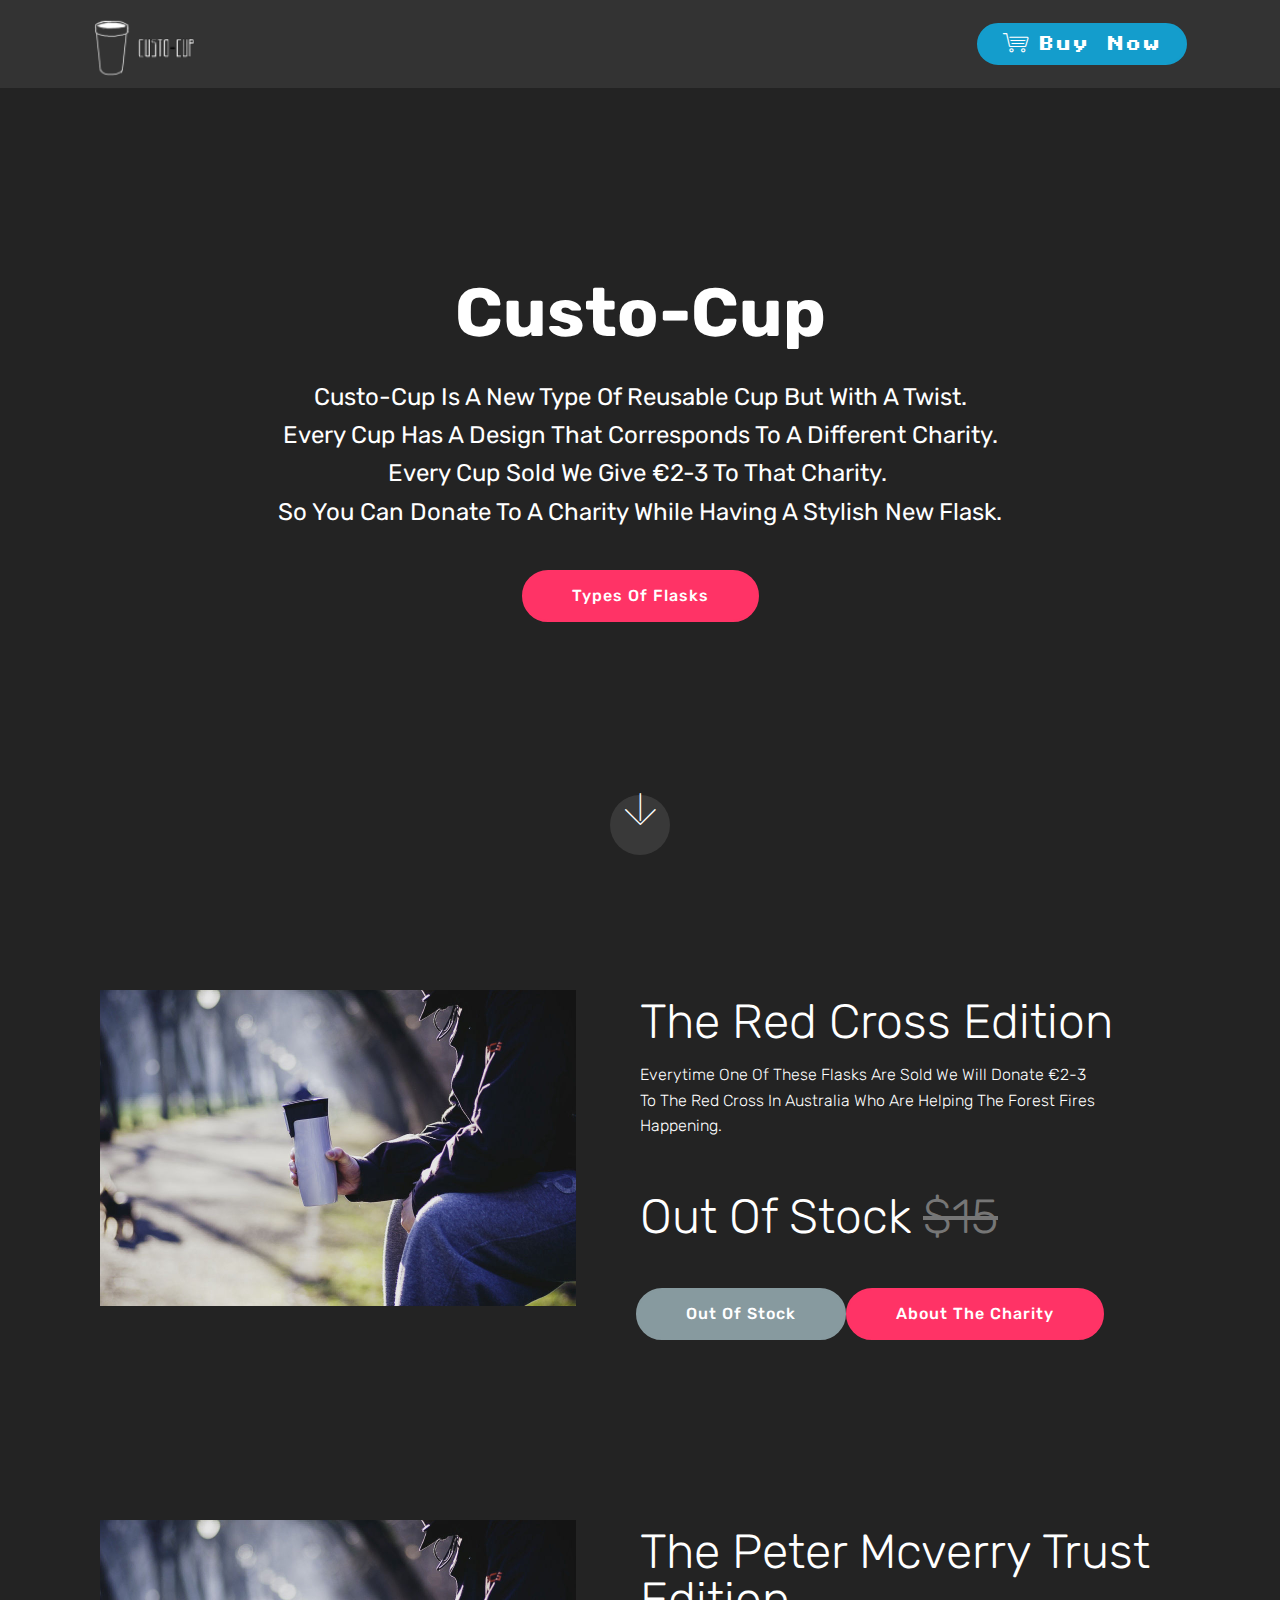
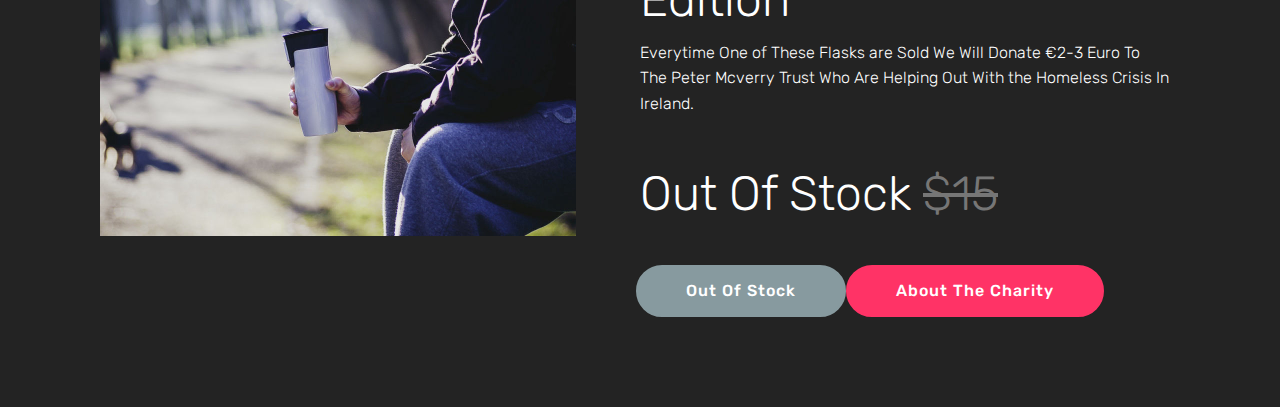
==== commit 8d14edb6: "create github pages" ====
--- a/index.html
+++ b/index.html
@@ -40,7 +40,7 @@
         <div class="menu-logo">
             <div class="navbar-brand">
                 <span class="navbar-logo">
-                    <a href="https://mobirise.com">
+                    <a href="index.html">
                          <img src="assets/images/logo-122x67.png" alt="Mobirise" title="" style="height: 4.5rem;">
                     </a>
                 </span>
@@ -57,7 +57,7 @@
     </nav>
 </section>
 
-<section class="engine"><a href="https://mobirise.info/m">free website design templates</a></section><section class="cid-qTkA127IK8 mbr-fullscreen mbr-parallax-background" id="header2-1">
+<section class="engine"><a href="https://mobirise.info/d">website maker</a></section><section class="cid-qTkA127IK8 mbr-fullscreen" id="header2-1">
 
     
 
@@ -68,7 +68,7 @@
             <div class="mbr-white col-md-10">
                 <h1 class="mbr-section-title mbr-bold pb-3 mbr-fonts-style display-1">Custo-Cup</h1>
                 
-                <p class="mbr-text pb-3 mbr-fonts-style display-5">Custo-Cup Is A New Type Of Reusable Cup But With A Twist.<br>Every Cup Has A Design That Corisponds To A Different Charity.<br>Every Cup Sold We Give €2-3 To That Charity.&nbsp;<br>So You Can Donate To A Charity While Having A Stylish New Flask.</p>
+                <p class="mbr-text pb-3 mbr-fonts-style display-5">Custo-Cup Is A New Type Of Reusable Cup But With A Twist.<br>Every Cup Has A Design That Corresponds To A Different Charity.<br>Every Cup Sold We Give €2-3 To That Charity.&nbsp;<br>So You Can Donate To A Charity While Having A Stylish New Flask.</p>
                 <div class="mbr-section-btn"><a class="btn btn-md btn-secondary display-4" href="index.html#services2-c">Types Of Flasks</a></div>
             </div>
         </div>
@@ -100,7 +100,7 @@
                         <p class="mbr-text text2 pt-4 mbr-light mbr-fonts-style display-2">Out Of Stock&nbsp;<span class="cost">$15</span></p>
                     </div>
                     <!--Btn-->
-                    <div class="mbr-section-btn pt-3 align-left"><a href="https://mobirise.co" class="btn btn-warning-outline display-4">Out Of Stock</a></div>
+                    <div class="mbr-section-btn pt-3 align-left"><a href="https://mobirise.co" class="btn btn-warning display-4">Out Of Stock</a> <a href="page3.html" class="btn btn-secondary display-4">About The Charity</a></div>
                 </div>
             </div>
         </div>
@@ -127,7 +127,7 @@
                         <p class="mbr-text text2 pt-4 mbr-light mbr-fonts-style display-2">Out Of Stock&nbsp;<span class="cost">$15</span></p>
                     </div>
                     <!--Btn-->
-                    <div class="mbr-section-btn pt-3 align-left"><a href="https://mobirise.co" class="btn btn-warning-outline display-4">Out Of Stock</a></div>
+                    <div class="mbr-section-btn pt-3 align-left"><a href="https://mobirise.co" class="btn btn-warning display-4">Out Of Stock</a> <a href="https://mobirise.co" class="btn btn-secondary display-4">About The Charity</a></div>
                 </div>
             </div>
         </div>
@@ -143,7 +143,6 @@
   <script src="assets/dropdown/js/nav-dropdown.js"></script>
   <script src="assets/dropdown/js/navbar-dropdown.js"></script>
   <script src="assets/touchswipe/jquery.touch-swipe.min.js"></script>
-  <script src="assets/parallax/jarallax.min.js"></script>
   <script src="assets/theme/js/script.js"></script>
   
   
--- a/assets/mobirise/css/mbr-additional.css
+++ b/assets/mobirise/css/mbr-additional.css
@@ -1091,12 +1091,12 @@
   color: #232323 !important;
 }
 .cid-qTkA127IK8 {
-  background-image: url("../../../assets/images/background4.jpg");
+  background-color: #232323;
 }
 .cid-rPlqlYpSJc {
   padding-top: 90px;
   padding-bottom: 90px;
-  background-color: #f9f9f9;
+  background-color: #232323;
 }
 .cid-rPlqlYpSJc .mbr-section-btn > * {
   margin: 0;
@@ -1160,10 +1160,20 @@
   text-decoration: line-through;
   color: #767676;
 }
+.cid-rPlqlYpSJc H2 {
+  color: #ffffff;
+}
+.cid-rPlqlYpSJc .text1 {
+  color: #ffffff;
+}
+.cid-rPlqlYpSJc .text2,
+.cid-rPlqlYpSJc .mbr-section-btn {
+  color: #ffffff;
+}
 .cid-rPlrBwYZiz {
   padding-top: 90px;
   padding-bottom: 90px;
-  background-color: #f9f9f9;
+  background-color: #232323;
 }
 .cid-rPlrBwYZiz .mbr-section-btn > * {
   margin: 0;
@@ -1226,6 +1236,16 @@
 .cid-rPlrBwYZiz .cost {
   text-decoration: line-through;
   color: #767676;
+}
+.cid-rPlrBwYZiz H2 {
+  color: #ffffff;
+}
+.cid-rPlrBwYZiz .text1 {
+  color: #ffffff;
+}
+.cid-rPlrBwYZiz .text2,
+.cid-rPlrBwYZiz .mbr-section-btn {
+  color: #ffffff;
 }
 .cid-qTkzRZLJNu .navbar {
   padding: .5rem 0;
@@ -2064,3 +2084,852 @@
   text-decoration: line-through;
   color: #767676;
 }
+.cid-qTkzRZLJNu .navbar {
+  padding: .5rem 0;
+  background: #333333;
+  transition: none;
+  min-height: 77px;
+}
+.cid-qTkzRZLJNu .navbar-dropdown.bg-color.transparent.opened {
+  background: #333333;
+}
+.cid-qTkzRZLJNu a {
+  font-style: normal;
+}
+.cid-qTkzRZLJNu .nav-item span {
+  padding-right: 0.4em;
+  line-height: 0.5em;
+  vertical-align: text-bottom;
+  position: relative;
+  text-decoration: none;
+}
+.cid-qTkzRZLJNu .nav-item a {
+  display: flex;
+  align-items: center;
+  justify-content: center;
+  padding: 0.7rem 0 !important;
+  margin: 0rem .65rem !important;
+}
+.cid-qTkzRZLJNu .nav-item:focus,
+.cid-qTkzRZLJNu .nav-link:focus {
+  outline: none;
+}
+.cid-qTkzRZLJNu .btn {
+  padding: 0.4rem 1.5rem;
+  display: inline-flex;
+  align-items: center;
+}
+.cid-qTkzRZLJNu .btn .mbr-iconfont {
+  font-size: 1.6rem;
+}
+.cid-qTkzRZLJNu .menu-logo {
+  margin-right: auto;
+}
+.cid-qTkzRZLJNu .menu-logo .navbar-brand {
+  display: flex;
+  margin-left: 5rem;
+  padding: 0;
+  transition: padding .2s;
+  min-height: 3.8rem;
+  align-items: center;
+}
+.cid-qTkzRZLJNu .menu-logo .navbar-brand .navbar-caption-wrap {
+  display: -webkit-flex;
+  -webkit-align-items: center;
+  align-items: center;
+  word-break: break-word;
+  min-width: 7rem;
+  margin: .3rem 0;
+}
+.cid-qTkzRZLJNu .menu-logo .navbar-brand .navbar-caption-wrap .navbar-caption {
+  line-height: 1.2rem !important;
+  padding-right: 2rem;
+}
+.cid-qTkzRZLJNu .menu-logo .navbar-brand .navbar-logo {
+  font-size: 4rem;
+  transition: font-size 0.25s;
+}
+.cid-qTkzRZLJNu .menu-logo .navbar-brand .navbar-logo img {
+  display: flex;
+}
+.cid-qTkzRZLJNu .menu-logo .navbar-brand .navbar-logo .mbr-iconfont {
+  transition: font-size 0.25s;
+}
+.cid-qTkzRZLJNu .navbar-toggleable-sm .navbar-collapse {
+  justify-content: flex-end;
+  -webkit-justify-content: flex-end;
+  padding-right: 5rem;
+  width: auto;
+}
+.cid-qTkzRZLJNu .navbar-toggleable-sm .navbar-collapse .navbar-nav {
+  flex-wrap: wrap;
+  -webkit-flex-wrap: wrap;
+  padding-left: 0;
+}
+.cid-qTkzRZLJNu .navbar-toggleable-sm .navbar-collapse .navbar-nav .nav-item {
+  -webkit-align-self: center;
+  align-self: center;
+}
+.cid-qTkzRZLJNu .navbar-toggleable-sm .navbar-collapse .navbar-buttons {
+  padding-left: 0;
+  padding-bottom: 0;
+}
+.cid-qTkzRZLJNu .dropdown .dropdown-menu {
+  background: #333333;
+  display: none;
+  position: absolute;
+  min-width: 5rem;
+  padding-top: 1.4rem;
+  padding-bottom: 1.4rem;
+  text-align: left;
+}
+.cid-qTkzRZLJNu .dropdown .dropdown-menu .dropdown-item {
+  width: auto;
+  padding: 0.235em 1.5385em 0.235em 1.5385em !important;
+}
+.cid-qTkzRZLJNu .dropdown .dropdown-menu .dropdown-item::after {
+  right: 0.5rem;
+}
+.cid-qTkzRZLJNu .dropdown .dropdown-menu .dropdown-submenu {
+  margin: 0;
+}
+.cid-qTkzRZLJNu .dropdown.open > .dropdown-menu {
+  display: block;
+}
+.cid-qTkzRZLJNu .navbar-toggleable-sm.opened:after {
+  position: absolute;
+  width: 100vw;
+  height: 100vh;
+  content: '';
+  background-color: rgba(0, 0, 0, 0.1);
+  left: 0;
+  bottom: 0;
+  transform: translateY(100%);
+  -webkit-transform: translateY(100%);
+  z-index: 1000;
+}
+.cid-qTkzRZLJNu .navbar.navbar-short {
+  min-height: 60px;
+  transition: all .2s;
+}
+.cid-qTkzRZLJNu .navbar.navbar-short .navbar-toggler-right {
+  top: 20px;
+}
+.cid-qTkzRZLJNu .navbar.navbar-short .navbar-logo a {
+  font-size: 2.5rem !important;
+  line-height: 2.5rem;
+  transition: font-size 0.25s;
+}
+.cid-qTkzRZLJNu .navbar.navbar-short .navbar-logo a .mbr-iconfont {
+  font-size: 2.5rem !important;
+}
+.cid-qTkzRZLJNu .navbar.navbar-short .navbar-logo a img {
+  height: 3rem !important;
+}
+.cid-qTkzRZLJNu .navbar.navbar-short .navbar-brand {
+  min-height: 3rem;
+}
+.cid-qTkzRZLJNu button.navbar-toggler {
+  width: 31px;
+  height: 18px;
+  cursor: pointer;
+  transition: all .2s;
+  top: 1.5rem;
+  right: 1rem;
+}
+.cid-qTkzRZLJNu button.navbar-toggler:focus {
+  outline: none;
+}
+.cid-qTkzRZLJNu button.navbar-toggler .hamburger span {
+  position: absolute;
+  right: 0;
+  width: 30px;
+  height: 2px;
+  border-right: 5px;
+  background-color: #ffffff;
+}
+.cid-qTkzRZLJNu button.navbar-toggler .hamburger span:nth-child(1) {
+  top: 0;
+  transition: all .2s;
+}
+.cid-qTkzRZLJNu button.navbar-toggler .hamburger span:nth-child(2) {
+  top: 8px;
+  transition: all .15s;
+}
+.cid-qTkzRZLJNu button.navbar-toggler .hamburger span:nth-child(3) {
+  top: 8px;
+  transition: all .15s;
+}
+.cid-qTkzRZLJNu button.navbar-toggler .hamburger span:nth-child(4) {
+  top: 16px;
+  transition: all .2s;
+}
+.cid-qTkzRZLJNu nav.opened .hamburger span:nth-child(1) {
+  top: 8px;
+  width: 0;
+  opacity: 0;
+  right: 50%;
+  transition: all .2s;
+}
+.cid-qTkzRZLJNu nav.opened .hamburger span:nth-child(2) {
+  -webkit-transform: rotate(45deg);
+  transform: rotate(45deg);
+  transition: all .25s;
+}
+.cid-qTkzRZLJNu nav.opened .hamburger span:nth-child(3) {
+  -webkit-transform: rotate(-45deg);
+  transform: rotate(-45deg);
+  transition: all .25s;
+}
+.cid-qTkzRZLJNu nav.opened .hamburger span:nth-child(4) {
+  top: 8px;
+  width: 0;
+  opacity: 0;
+  right: 50%;
+  transition: all .2s;
+}
+.cid-qTkzRZLJNu .collapsed.navbar-expand {
+  flex-direction: column;
+}
+.cid-qTkzRZLJNu .collapsed .btn {
+  display: flex;
+}
+.cid-qTkzRZLJNu .collapsed .navbar-collapse {
+  display: none !important;
+  padding-right: 0 !important;
+}
+.cid-qTkzRZLJNu .collapsed .navbar-collapse.collapsing,
+.cid-qTkzRZLJNu .collapsed .navbar-collapse.show {
+  display: block !important;
+}
+.cid-qTkzRZLJNu .collapsed .navbar-collapse.collapsing .navbar-nav,
+.cid-qTkzRZLJNu .collapsed .navbar-collapse.show .navbar-nav {
+  display: block;
+  text-align: center;
+}
+.cid-qTkzRZLJNu .collapsed .navbar-collapse.collapsing .navbar-nav .nav-item,
+.cid-qTkzRZLJNu .collapsed .navbar-collapse.show .navbar-nav .nav-item {
+  clear: both;
+}
+.cid-qTkzRZLJNu .collapsed .navbar-collapse.collapsing .navbar-buttons,
+.cid-qTkzRZLJNu .collapsed .navbar-collapse.show .navbar-buttons {
+  text-align: center;
+}
+.cid-qTkzRZLJNu .collapsed .navbar-collapse.collapsing .navbar-buttons:last-child,
+.cid-qTkzRZLJNu .collapsed .navbar-collapse.show .navbar-buttons:last-child {
+  margin-bottom: 1rem;
+}
+.cid-qTkzRZLJNu .collapsed button.navbar-toggler {
+  display: block;
+}
+.cid-qTkzRZLJNu .collapsed .navbar-brand {
+  margin-left: 1rem !important;
+}
+.cid-qTkzRZLJNu .collapsed .navbar-toggleable-sm {
+  flex-direction: column;
+  -webkit-flex-direction: column;
+}
+.cid-qTkzRZLJNu .collapsed .dropdown .dropdown-menu {
+  width: 100%;
+  text-align: center;
+  position: relative;
+  opacity: 0;
+  display: block;
+  height: 0;
+  visibility: hidden;
+  padding: 0;
+  transition-duration: .5s;
+  transition-property: opacity,padding,height;
+}
+.cid-qTkzRZLJNu .collapsed .dropdown.open > .dropdown-menu {
+  position: relative;
+  opacity: 1;
+  height: auto;
+  padding: 1.4rem 0;
+  visibility: visible;
+}
+.cid-qTkzRZLJNu .collapsed .dropdown .dropdown-submenu {
+  left: 0;
+  text-align: center;
+  width: 100%;
+}
+.cid-qTkzRZLJNu .collapsed .dropdown .dropdown-toggle[data-toggle="dropdown-submenu"]::after {
+  margin-top: 0;
+  position: inherit;
+  right: 0;
+  top: 50%;
+  display: inline-block;
+  width: 0;
+  height: 0;
+  margin-left: .3em;
+  vertical-align: middle;
+  content: "";
+  border-top: .30em solid;
+  border-right: .30em solid transparent;
+  border-left: .30em solid transparent;
+}
+@media (max-width: 991px) {
+  .cid-qTkzRZLJNu .navbar-expand {
+    flex-direction: column;
+  }
+  .cid-qTkzRZLJNu img {
+    height: 3.8rem !important;
+  }
+  .cid-qTkzRZLJNu .btn {
+    display: flex;
+  }
+  .cid-qTkzRZLJNu button.navbar-toggler {
+    display: block;
+  }
+  .cid-qTkzRZLJNu .navbar-brand {
+    margin-left: 1rem !important;
+  }
+  .cid-qTkzRZLJNu .navbar-toggleable-sm {
+    flex-direction: column;
+    -webkit-flex-direction: column;
+  }
+  .cid-qTkzRZLJNu .navbar-collapse {
+    display: none !important;
+    padding-right: 0 !important;
+  }
+  .cid-qTkzRZLJNu .navbar-collapse.collapsing,
+  .cid-qTkzRZLJNu .navbar-collapse.show {
+    display: block !important;
+  }
+  .cid-qTkzRZLJNu .navbar-collapse.collapsing .navbar-nav,
+  .cid-qTkzRZLJNu .navbar-collapse.show .navbar-nav {
+    display: block;
+    text-align: center;
+  }
+  .cid-qTkzRZLJNu .navbar-collapse.collapsing .navbar-nav .nav-item,
+  .cid-qTkzRZLJNu .navbar-collapse.show .navbar-nav .nav-item {
+    clear: both;
+  }
+  .cid-qTkzRZLJNu .navbar-collapse.collapsing .navbar-buttons,
+  .cid-qTkzRZLJNu .navbar-collapse.show .navbar-buttons {
+    text-align: center;
+  }
+  .cid-qTkzRZLJNu .navbar-collapse.collapsing .navbar-buttons:last-child,
+  .cid-qTkzRZLJNu .navbar-collapse.show .navbar-buttons:last-child {
+    margin-bottom: 1rem;
+  }
+  .cid-qTkzRZLJNu .dropdown .dropdown-menu {
+    width: 100%;
+    text-align: center;
+    position: relative;
+    opacity: 0;
+    display: block;
+    height: 0;
+    visibility: hidden;
+    padding: 0;
+    transition-duration: .5s;
+    transition-property: opacity,padding,height;
+  }
+  .cid-qTkzRZLJNu .dropdown.open > .dropdown-menu {
+    position: relative;
+    opacity: 1;
+    height: auto;
+    padding: 1.4rem 0;
+    visibility: visible;
+  }
+  .cid-qTkzRZLJNu .dropdown .dropdown-submenu {
+    left: 0;
+    text-align: center;
+    width: 100%;
+  }
+  .cid-qTkzRZLJNu .dropdown .dropdown-toggle[data-toggle="dropdown-submenu"]::after {
+    margin-top: 0;
+    position: inherit;
+    right: 0;
+    top: 50%;
+    display: inline-block;
+    width: 0;
+    height: 0;
+    margin-left: .3em;
+    vertical-align: middle;
+    content: "";
+    border-top: .30em solid;
+    border-right: .30em solid transparent;
+    border-left: .30em solid transparent;
+  }
+}
+@media (min-width: 767px) {
+  .cid-qTkzRZLJNu .menu-logo {
+    flex-shrink: 0;
+  }
+}
+.cid-qTkzRZLJNu .navbar-collapse {
+  flex-basis: auto;
+}
+.cid-qTkzRZLJNu .nav-link:hover,
+.cid-qTkzRZLJNu .dropdown-item:hover {
+  color: #232323 !important;
+}
+.cid-rPlI22J2Ic {
+  padding-top: 60px;
+  padding-bottom: 60px;
+  background-color: #232323;
+}
+.cid-rPlI22J2Ic .mbr-section-subtitle {
+  color: #767676;
+  text-align: right;
+}
+.cid-rPlI22J2Ic H2 {
+  color: #ffffff;
+}
+.cid-rPlIeeTWg0 {
+  background: #232323;
+  padding-top: 60px;
+  padding-bottom: 60px;
+}
+.cid-rPlIeeTWg0 .image-block {
+  margin: auto;
+}
+.cid-rPlIeeTWg0 figcaption {
+  position: relative;
+}
+.cid-rPlIeeTWg0 figcaption div {
+  position: absolute;
+  bottom: 0;
+  width: 100%;
+}
+@media (max-width: 768px) {
+  .cid-rPlIeeTWg0 .image-block {
+    width: 100% !important;
+  }
+}
+.cid-rPlItGCNh1 {
+  padding-top: 60px;
+  padding-bottom: 60px;
+  background-color: #232323;
+}
+.cid-rPlItGCNh1 .mbr-section-subtitle {
+  color: #767676;
+}
+.cid-rPlItGCNh1 H2 {
+  color: #ffffff;
+}
+.cid-qTkzRZLJNu .navbar {
+  padding: .5rem 0;
+  background: #333333;
+  transition: none;
+  min-height: 77px;
+}
+.cid-qTkzRZLJNu .navbar-dropdown.bg-color.transparent.opened {
+  background: #333333;
+}
+.cid-qTkzRZLJNu a {
+  font-style: normal;
+}
+.cid-qTkzRZLJNu .nav-item span {
+  padding-right: 0.4em;
+  line-height: 0.5em;
+  vertical-align: text-bottom;
+  position: relative;
+  text-decoration: none;
+}
+.cid-qTkzRZLJNu .nav-item a {
+  display: flex;
+  align-items: center;
+  justify-content: center;
+  padding: 0.7rem 0 !important;
+  margin: 0rem .65rem !important;
+}
+.cid-qTkzRZLJNu .nav-item:focus,
+.cid-qTkzRZLJNu .nav-link:focus {
+  outline: none;
+}
+.cid-qTkzRZLJNu .btn {
+  padding: 0.4rem 1.5rem;
+  display: inline-flex;
+  align-items: center;
+}
+.cid-qTkzRZLJNu .btn .mbr-iconfont {
+  font-size: 1.6rem;
+}
+.cid-qTkzRZLJNu .menu-logo {
+  margin-right: auto;
+}
+.cid-qTkzRZLJNu .menu-logo .navbar-brand {
+  display: flex;
+  margin-left: 5rem;
+  padding: 0;
+  transition: padding .2s;
+  min-height: 3.8rem;
+  align-items: center;
+}
+.cid-qTkzRZLJNu .menu-logo .navbar-brand .navbar-caption-wrap {
+  display: -webkit-flex;
+  -webkit-align-items: center;
+  align-items: center;
+  word-break: break-word;
+  min-width: 7rem;
+  margin: .3rem 0;
+}
+.cid-qTkzRZLJNu .menu-logo .navbar-brand .navbar-caption-wrap .navbar-caption {
+  line-height: 1.2rem !important;
+  padding-right: 2rem;
+}
+.cid-qTkzRZLJNu .menu-logo .navbar-brand .navbar-logo {
+  font-size: 4rem;
+  transition: font-size 0.25s;
+}
+.cid-qTkzRZLJNu .menu-logo .navbar-brand .navbar-logo img {
+  display: flex;
+}
+.cid-qTkzRZLJNu .menu-logo .navbar-brand .navbar-logo .mbr-iconfont {
+  transition: font-size 0.25s;
+}
+.cid-qTkzRZLJNu .navbar-toggleable-sm .navbar-collapse {
+  justify-content: flex-end;
+  -webkit-justify-content: flex-end;
+  padding-right: 5rem;
+  width: auto;
+}
+.cid-qTkzRZLJNu .navbar-toggleable-sm .navbar-collapse .navbar-nav {
+  flex-wrap: wrap;
+  -webkit-flex-wrap: wrap;
+  padding-left: 0;
+}
+.cid-qTkzRZLJNu .navbar-toggleable-sm .navbar-collapse .navbar-nav .nav-item {
+  -webkit-align-self: center;
+  align-self: center;
+}
+.cid-qTkzRZLJNu .navbar-toggleable-sm .navbar-collapse .navbar-buttons {
+  padding-left: 0;
+  padding-bottom: 0;
+}
+.cid-qTkzRZLJNu .dropdown .dropdown-menu {
+  background: #333333;
+  display: none;
+  position: absolute;
+  min-width: 5rem;
+  padding-top: 1.4rem;
+  padding-bottom: 1.4rem;
+  text-align: left;
+}
+.cid-qTkzRZLJNu .dropdown .dropdown-menu .dropdown-item {
+  width: auto;
+  padding: 0.235em 1.5385em 0.235em 1.5385em !important;
+}
+.cid-qTkzRZLJNu .dropdown .dropdown-menu .dropdown-item::after {
+  right: 0.5rem;
+}
+.cid-qTkzRZLJNu .dropdown .dropdown-menu .dropdown-submenu {
+  margin: 0;
+}
+.cid-qTkzRZLJNu .dropdown.open > .dropdown-menu {
+  display: block;
+}
+.cid-qTkzRZLJNu .navbar-toggleable-sm.opened:after {
+  position: absolute;
+  width: 100vw;
+  height: 100vh;
+  content: '';
+  background-color: rgba(0, 0, 0, 0.1);
+  left: 0;
+  bottom: 0;
+  transform: translateY(100%);
+  -webkit-transform: translateY(100%);
+  z-index: 1000;
+}
+.cid-qTkzRZLJNu .navbar.navbar-short {
+  min-height: 60px;
+  transition: all .2s;
+}
+.cid-qTkzRZLJNu .navbar.navbar-short .navbar-toggler-right {
+  top: 20px;
+}
+.cid-qTkzRZLJNu .navbar.navbar-short .navbar-logo a {
+  font-size: 2.5rem !important;
+  line-height: 2.5rem;
+  transition: font-size 0.25s;
+}
+.cid-qTkzRZLJNu .navbar.navbar-short .navbar-logo a .mbr-iconfont {
+  font-size: 2.5rem !important;
+}
+.cid-qTkzRZLJNu .navbar.navbar-short .navbar-logo a img {
+  height: 3rem !important;
+}
+.cid-qTkzRZLJNu .navbar.navbar-short .navbar-brand {
+  min-height: 3rem;
+}
+.cid-qTkzRZLJNu button.navbar-toggler {
+  width: 31px;
+  height: 18px;
+  cursor: pointer;
+  transition: all .2s;
+  top: 1.5rem;
+  right: 1rem;
+}
+.cid-qTkzRZLJNu button.navbar-toggler:focus {
+  outline: none;
+}
+.cid-qTkzRZLJNu button.navbar-toggler .hamburger span {
+  position: absolute;
+  right: 0;
+  width: 30px;
+  height: 2px;
+  border-right: 5px;
+  background-color: #ffffff;
+}
+.cid-qTkzRZLJNu button.navbar-toggler .hamburger span:nth-child(1) {
+  top: 0;
+  transition: all .2s;
+}
+.cid-qTkzRZLJNu button.navbar-toggler .hamburger span:nth-child(2) {
+  top: 8px;
+  transition: all .15s;
+}
+.cid-qTkzRZLJNu button.navbar-toggler .hamburger span:nth-child(3) {
+  top: 8px;
+  transition: all .15s;
+}
+.cid-qTkzRZLJNu button.navbar-toggler .hamburger span:nth-child(4) {
+  top: 16px;
+  transition: all .2s;
+}
+.cid-qTkzRZLJNu nav.opened .hamburger span:nth-child(1) {
+  top: 8px;
+  width: 0;
+  opacity: 0;
+  right: 50%;
+  transition: all .2s;
+}
+.cid-qTkzRZLJNu nav.opened .hamburger span:nth-child(2) {
+  -webkit-transform: rotate(45deg);
+  transform: rotate(45deg);
+  transition: all .25s;
+}
+.cid-qTkzRZLJNu nav.opened .hamburger span:nth-child(3) {
+  -webkit-transform: rotate(-45deg);
+  transform: rotate(-45deg);
+  transition: all .25s;
+}
+.cid-qTkzRZLJNu nav.opened .hamburger span:nth-child(4) {
+  top: 8px;
+  width: 0;
+  opacity: 0;
+  right: 50%;
+  transition: all .2s;
+}
+.cid-qTkzRZLJNu .collapsed.navbar-expand {
+  flex-direction: column;
+}
+.cid-qTkzRZLJNu .collapsed .btn {
+  display: flex;
+}
+.cid-qTkzRZLJNu .collapsed .navbar-collapse {
+  display: none !important;
+  padding-right: 0 !important;
+}
+.cid-qTkzRZLJNu .collapsed .navbar-collapse.collapsing,
+.cid-qTkzRZLJNu .collapsed .navbar-collapse.show {
+  display: block !important;
+}
+.cid-qTkzRZLJNu .collapsed .navbar-collapse.collapsing .navbar-nav,
+.cid-qTkzRZLJNu .collapsed .navbar-collapse.show .navbar-nav {
+  display: block;
+  text-align: center;
+}
+.cid-qTkzRZLJNu .collapsed .navbar-collapse.collapsing .navbar-nav .nav-item,
+.cid-qTkzRZLJNu .collapsed .navbar-collapse.show .navbar-nav .nav-item {
+  clear: both;
+}
+.cid-qTkzRZLJNu .collapsed .navbar-collapse.collapsing .navbar-buttons,
+.cid-qTkzRZLJNu .collapsed .navbar-collapse.show .navbar-buttons {
+  text-align: center;
+}
+.cid-qTkzRZLJNu .collapsed .navbar-collapse.collapsing .navbar-buttons:last-child,
+.cid-qTkzRZLJNu .collapsed .navbar-collapse.show .navbar-buttons:last-child {
+  margin-bottom: 1rem;
+}
+.cid-qTkzRZLJNu .collapsed button.navbar-toggler {
+  display: block;
+}
+.cid-qTkzRZLJNu .collapsed .navbar-brand {
+  margin-left: 1rem !important;
+}
+.cid-qTkzRZLJNu .collapsed .navbar-toggleable-sm {
+  flex-direction: column;
+  -webkit-flex-direction: column;
+}
+.cid-qTkzRZLJNu .collapsed .dropdown .dropdown-menu {
+  width: 100%;
+  text-align: center;
+  position: relative;
+  opacity: 0;
+  display: block;
+  height: 0;
+  visibility: hidden;
+  padding: 0;
+  transition-duration: .5s;
+  transition-property: opacity,padding,height;
+}
+.cid-qTkzRZLJNu .collapsed .dropdown.open > .dropdown-menu {
+  position: relative;
+  opacity: 1;
+  height: auto;
+  padding: 1.4rem 0;
+  visibility: visible;
+}
+.cid-qTkzRZLJNu .collapsed .dropdown .dropdown-submenu {
+  left: 0;
+  text-align: center;
+  width: 100%;
+}
+.cid-qTkzRZLJNu .collapsed .dropdown .dropdown-toggle[data-toggle="dropdown-submenu"]::after {
+  margin-top: 0;
+  position: inherit;
+  right: 0;
+  top: 50%;
+  display: inline-block;
+  width: 0;
+  height: 0;
+  margin-left: .3em;
+  vertical-align: middle;
+  content: "";
+  border-top: .30em solid;
+  border-right: .30em solid transparent;
+  border-left: .30em solid transparent;
+}
+@media (max-width: 991px) {
+  .cid-qTkzRZLJNu .navbar-expand {
+    flex-direction: column;
+  }
+  .cid-qTkzRZLJNu img {
+    height: 3.8rem !important;
+  }
+  .cid-qTkzRZLJNu .btn {
+    display: flex;
+  }
+  .cid-qTkzRZLJNu button.navbar-toggler {
+    display: block;
+  }
+  .cid-qTkzRZLJNu .navbar-brand {
+    margin-left: 1rem !important;
+  }
+  .cid-qTkzRZLJNu .navbar-toggleable-sm {
+    flex-direction: column;
+    -webkit-flex-direction: column;
+  }
+  .cid-qTkzRZLJNu .navbar-collapse {
+    display: none !important;
+    padding-right: 0 !important;
+  }
+  .cid-qTkzRZLJNu .navbar-collapse.collapsing,
+  .cid-qTkzRZLJNu .navbar-collapse.show {
+    display: block !important;
+  }
+  .cid-qTkzRZLJNu .navbar-collapse.collapsing .navbar-nav,
+  .cid-qTkzRZLJNu .navbar-collapse.show .navbar-nav {
+    display: block;
+    text-align: center;
+  }
+  .cid-qTkzRZLJNu .navbar-collapse.collapsing .navbar-nav .nav-item,
+  .cid-qTkzRZLJNu .navbar-collapse.show .navbar-nav .nav-item {
+    clear: both;
+  }
+  .cid-qTkzRZLJNu .navbar-collapse.collapsing .navbar-buttons,
+  .cid-qTkzRZLJNu .navbar-collapse.show .navbar-buttons {
+    text-align: center;
+  }
+  .cid-qTkzRZLJNu .navbar-collapse.collapsing .navbar-buttons:last-child,
+  .cid-qTkzRZLJNu .navbar-collapse.show .navbar-buttons:last-child {
+    margin-bottom: 1rem;
+  }
+  .cid-qTkzRZLJNu .dropdown .dropdown-menu {
+    width: 100%;
+    text-align: center;
+    position: relative;
+    opacity: 0;
+    display: block;
+    height: 0;
+    visibility: hidden;
+    padding: 0;
+    transition-duration: .5s;
+    transition-property: opacity,padding,height;
+  }
+  .cid-qTkzRZLJNu .dropdown.open > .dropdown-menu {
+    position: relative;
+    opacity: 1;
+    height: auto;
+    padding: 1.4rem 0;
+    visibility: visible;
+  }
+  .cid-qTkzRZLJNu .dropdown .dropdown-submenu {
+    left: 0;
+    text-align: center;
+    width: 100%;
+  }
+  .cid-qTkzRZLJNu .dropdown .dropdown-toggle[data-toggle="dropdown-submenu"]::after {
+    margin-top: 0;
+    position: inherit;
+    right: 0;
+    top: 50%;
+    display: inline-block;
+    width: 0;
+    height: 0;
+    margin-left: .3em;
+    vertical-align: middle;
+    content: "";
+    border-top: .30em solid;
+    border-right: .30em solid transparent;
+    border-left: .30em solid transparent;
+  }
+}
+@media (min-width: 767px) {
+  .cid-qTkzRZLJNu .menu-logo {
+    flex-shrink: 0;
+  }
+}
+.cid-qTkzRZLJNu .navbar-collapse {
+  flex-basis: auto;
+}
+.cid-qTkzRZLJNu .nav-link:hover,
+.cid-qTkzRZLJNu .dropdown-item:hover {
+  color: #232323 !important;
+}
+.cid-rPlLq4RAld {
+  padding-top: 60px;
+  padding-bottom: 60px;
+  background-color: #232323;
+}
+.cid-rPlLq4RAld .mbr-section-subtitle {
+  color: #767676;
+}
+.cid-rPlLq4RAld H2 {
+  color: #ffffff;
+}
+.cid-rPlMms2zc1 {
+  background: #232323;
+  padding-top: 60px;
+  padding-bottom: 60px;
+}
+.cid-rPlMms2zc1 .image-block {
+  margin: auto;
+}
+.cid-rPlMms2zc1 figcaption {
+  position: relative;
+}
+.cid-rPlMms2zc1 figcaption div {
+  position: absolute;
+  bottom: 0;
+  width: 100%;
+}
+@media (max-width: 768px) {
+  .cid-rPlMms2zc1 .image-block {
+    width: 100% !important;
+  }
+}
+.cid-rPlMHQwLpd {
+  padding-top: 60px;
+  padding-bottom: 60px;
+  background-color: #232323;
+}
+.cid-rPlMHQwLpd .mbr-section-subtitle {
+  color: #767676;
+}
+.cid-rPlMHQwLpd H2 {
+  color: #ffffff;
+}
--- a/assets/mobirise/css/mbr-additional.css
+++ b/assets/mobirise/css/mbr-additional.css
@@ -1091,12 +1091,12 @@
   color: #232323 !important;
 }
 .cid-qTkA127IK8 {
-  background-image: url("../../../assets/images/background4.jpg");
+  background-color: #232323;
 }
 .cid-rPlqlYpSJc {
   padding-top: 90px;
   padding-bottom: 90px;
-  background-color: #f9f9f9;
+  background-color: #232323;
 }
 .cid-rPlqlYpSJc .mbr-section-btn > * {
   margin: 0;
@@ -1160,10 +1160,20 @@
   text-decoration: line-through;
   color: #767676;
 }
+.cid-rPlqlYpSJc H2 {
+  color: #ffffff;
+}
+.cid-rPlqlYpSJc .text1 {
+  color: #ffffff;
+}
+.cid-rPlqlYpSJc .text2,
+.cid-rPlqlYpSJc .mbr-section-btn {
+  color: #ffffff;
+}
 .cid-rPlrBwYZiz {
   padding-top: 90px;
   padding-bottom: 90px;
-  background-color: #f9f9f9;
+  background-color: #232323;
 }
 .cid-rPlrBwYZiz .mbr-section-btn > * {
   margin: 0;
@@ -1226,6 +1236,16 @@
 .cid-rPlrBwYZiz .cost {
   text-decoration: line-through;
   color: #767676;
+}
+.cid-rPlrBwYZiz H2 {
+  color: #ffffff;
+}
+.cid-rPlrBwYZiz .text1 {
+  color: #ffffff;
+}
+.cid-rPlrBwYZiz .text2,
+.cid-rPlrBwYZiz .mbr-section-btn {
+  color: #ffffff;
 }
 .cid-qTkzRZLJNu .navbar {
   padding: .5rem 0;
@@ -2064,3 +2084,852 @@
   text-decoration: line-through;
   color: #767676;
 }
+.cid-qTkzRZLJNu .navbar {
+  padding: .5rem 0;
+  background: #333333;
+  transition: none;
+  min-height: 77px;
+}
+.cid-qTkzRZLJNu .navbar-dropdown.bg-color.transparent.opened {
+  background: #333333;
+}
+.cid-qTkzRZLJNu a {
+  font-style: normal;
+}
+.cid-qTkzRZLJNu .nav-item span {
+  padding-right: 0.4em;
+  line-height: 0.5em;
+  vertical-align: text-bottom;
+  position: relative;
+  text-decoration: none;
+}
+.cid-qTkzRZLJNu .nav-item a {
+  display: flex;
+  align-items: center;
+  justify-content: center;
+  padding: 0.7rem 0 !important;
+  margin: 0rem .65rem !important;
+}
+.cid-qTkzRZLJNu .nav-item:focus,
+.cid-qTkzRZLJNu .nav-link:focus {
+  outline: none;
+}
+.cid-qTkzRZLJNu .btn {
+  padding: 0.4rem 1.5rem;
+  display: inline-flex;
+  align-items: center;
+}
+.cid-qTkzRZLJNu .btn .mbr-iconfont {
+  font-size: 1.6rem;
+}
+.cid-qTkzRZLJNu .menu-logo {
+  margin-right: auto;
+}
+.cid-qTkzRZLJNu .menu-logo .navbar-brand {
+  display: flex;
+  margin-left: 5rem;
+  padding: 0;
+  transition: padding .2s;
+  min-height: 3.8rem;
+  align-items: center;
+}
+.cid-qTkzRZLJNu .menu-logo .navbar-brand .navbar-caption-wrap {
+  display: -webkit-flex;
+  -webkit-align-items: center;
+  align-items: center;
+  word-break: break-word;
+  min-width: 7rem;
+  margin: .3rem 0;
+}
+.cid-qTkzRZLJNu .menu-logo .navbar-brand .navbar-caption-wrap .navbar-caption {
+  line-height: 1.2rem !important;
+  padding-right: 2rem;
+}
+.cid-qTkzRZLJNu .menu-logo .navbar-brand .navbar-logo {
+  font-size: 4rem;
+  transition: font-size 0.25s;
+}
+.cid-qTkzRZLJNu .menu-logo .navbar-brand .navbar-logo img {
+  display: flex;
+}
+.cid-qTkzRZLJNu .menu-logo .navbar-brand .navbar-logo .mbr-iconfont {
+  transition: font-size 0.25s;
+}
+.cid-qTkzRZLJNu .navbar-toggleable-sm .navbar-collapse {
+  justify-content: flex-end;
+  -webkit-justify-content: flex-end;
+  padding-right: 5rem;
+  width: auto;
+}
+.cid-qTkzRZLJNu .navbar-toggleable-sm .navbar-collapse .navbar-nav {
+  flex-wrap: wrap;
+  -webkit-flex-wrap: wrap;
+  padding-left: 0;
+}
+.cid-qTkzRZLJNu .navbar-toggleable-sm .navbar-collapse .navbar-nav .nav-item {
+  -webkit-align-self: center;
+  align-self: center;
+}
+.cid-qTkzRZLJNu .navbar-toggleable-sm .navbar-collapse .navbar-buttons {
+  padding-left: 0;
+  padding-bottom: 0;
+}
+.cid-qTkzRZLJNu .dropdown .dropdown-menu {
+  background: #333333;
+  display: none;
+  position: absolute;
+  min-width: 5rem;
+  padding-top: 1.4rem;
+  padding-bottom: 1.4rem;
+  text-align: left;
+}
+.cid-qTkzRZLJNu .dropdown .dropdown-menu .dropdown-item {
+  width: auto;
+  padding: 0.235em 1.5385em 0.235em 1.5385em !important;
+}
+.cid-qTkzRZLJNu .dropdown .dropdown-menu .dropdown-item::after {
+  right: 0.5rem;
+}
+.cid-qTkzRZLJNu .dropdown .dropdown-menu .dropdown-submenu {
+  margin: 0;
+}
+.cid-qTkzRZLJNu .dropdown.open > .dropdown-menu {
+  display: block;
+}
+.cid-qTkzRZLJNu .navbar-toggleable-sm.opened:after {
+  position: absolute;
+  width: 100vw;
+  height: 100vh;
+  content: '';
+  background-color: rgba(0, 0, 0, 0.1);
+  left: 0;
+  bottom: 0;
+  transform: translateY(100%);
+  -webkit-transform: translateY(100%);
+  z-index: 1000;
+}
+.cid-qTkzRZLJNu .navbar.navbar-short {
+  min-height: 60px;
+  transition: all .2s;
+}
+.cid-qTkzRZLJNu .navbar.navbar-short .navbar-toggler-right {
+  top: 20px;
+}
+.cid-qTkzRZLJNu .navbar.navbar-short .navbar-logo a {
+  font-size: 2.5rem !important;
+  line-height: 2.5rem;
+  transition: font-size 0.25s;
+}
+.cid-qTkzRZLJNu .navbar.navbar-short .navbar-logo a .mbr-iconfont {
+  font-size: 2.5rem !important;
+}
+.cid-qTkzRZLJNu .navbar.navbar-short .navbar-logo a img {
+  height: 3rem !important;
+}
+.cid-qTkzRZLJNu .navbar.navbar-short .navbar-brand {
+  min-height: 3rem;
+}
+.cid-qTkzRZLJNu button.navbar-toggler {
+  width: 31px;
+  height: 18px;
+  cursor: pointer;
+  transition: all .2s;
+  top: 1.5rem;
+  right: 1rem;
+}
+.cid-qTkzRZLJNu button.navbar-toggler:focus {
+  outline: none;
+}
+.cid-qTkzRZLJNu button.navbar-toggler .hamburger span {
+  position: absolute;
+  right: 0;
+  width: 30px;
+  height: 2px;
+  border-right: 5px;
+  background-color: #ffffff;
+}
+.cid-qTkzRZLJNu button.navbar-toggler .hamburger span:nth-child(1) {
+  top: 0;
+  transition: all .2s;
+}
+.cid-qTkzRZLJNu button.navbar-toggler .hamburger span:nth-child(2) {
+  top: 8px;
+  transition: all .15s;
+}
+.cid-qTkzRZLJNu button.navbar-toggler .hamburger span:nth-child(3) {
+  top: 8px;
+  transition: all .15s;
+}
+.cid-qTkzRZLJNu button.navbar-toggler .hamburger span:nth-child(4) {
+  top: 16px;
+  transition: all .2s;
+}
+.cid-qTkzRZLJNu nav.opened .hamburger span:nth-child(1) {
+  top: 8px;
+  width: 0;
+  opacity: 0;
+  right: 50%;
+  transition: all .2s;
+}
+.cid-qTkzRZLJNu nav.opened .hamburger span:nth-child(2) {
+  -webkit-transform: rotate(45deg);
+  transform: rotate(45deg);
+  transition: all .25s;
+}
+.cid-qTkzRZLJNu nav.opened .hamburger span:nth-child(3) {
+  -webkit-transform: rotate(-45deg);
+  transform: rotate(-45deg);
+  transition: all .25s;
+}
+.cid-qTkzRZLJNu nav.opened .hamburger span:nth-child(4) {
+  top: 8px;
+  width: 0;
+  opacity: 0;
+  right: 50%;
+  transition: all .2s;
+}
+.cid-qTkzRZLJNu .collapsed.navbar-expand {
+  flex-direction: column;
+}
+.cid-qTkzRZLJNu .collapsed .btn {
+  display: flex;
+}
+.cid-qTkzRZLJNu .collapsed .navbar-collapse {
+  display: none !important;
+  padding-right: 0 !important;
+}
+.cid-qTkzRZLJNu .collapsed .navbar-collapse.collapsing,
+.cid-qTkzRZLJNu .collapsed .navbar-collapse.show {
+  display: block !important;
+}
+.cid-qTkzRZLJNu .collapsed .navbar-collapse.collapsing .navbar-nav,
+.cid-qTkzRZLJNu .collapsed .navbar-collapse.show .navbar-nav {
+  display: block;
+  text-align: center;
+}
+.cid-qTkzRZLJNu .collapsed .navbar-collapse.collapsing .navbar-nav .nav-item,
+.cid-qTkzRZLJNu .collapsed .navbar-collapse.show .navbar-nav .nav-item {
+  clear: both;
+}
+.cid-qTkzRZLJNu .collapsed .navbar-collapse.collapsing .navbar-buttons,
+.cid-qTkzRZLJNu .collapsed .navbar-collapse.show .navbar-buttons {
+  text-align: center;
+}
+.cid-qTkzRZLJNu .collapsed .navbar-collapse.collapsing .navbar-buttons:last-child,
+.cid-qTkzRZLJNu .collapsed .navbar-collapse.show .navbar-buttons:last-child {
+  margin-bottom: 1rem;
+}
+.cid-qTkzRZLJNu .collapsed button.navbar-toggler {
+  display: block;
+}
+.cid-qTkzRZLJNu .collapsed .navbar-brand {
+  margin-left: 1rem !important;
+}
+.cid-qTkzRZLJNu .collapsed .navbar-toggleable-sm {
+  flex-direction: column;
+  -webkit-flex-direction: column;
+}
+.cid-qTkzRZLJNu .collapsed .dropdown .dropdown-menu {
+  width: 100%;
+  text-align: center;
+  position: relative;
+  opacity: 0;
+  display: block;
+  height: 0;
+  visibility: hidden;
+  padding: 0;
+  transition-duration: .5s;
+  transition-property: opacity,padding,height;
+}
+.cid-qTkzRZLJNu .collapsed .dropdown.open > .dropdown-menu {
+  position: relative;
+  opacity: 1;
+  height: auto;
+  padding: 1.4rem 0;
+  visibility: visible;
+}
+.cid-qTkzRZLJNu .collapsed .dropdown .dropdown-submenu {
+  left: 0;
+  text-align: center;
+  width: 100%;
+}
+.cid-qTkzRZLJNu .collapsed .dropdown .dropdown-toggle[data-toggle="dropdown-submenu"]::after {
+  margin-top: 0;
+  position: inherit;
+  right: 0;
+  top: 50%;
+  display: inline-block;
+  width: 0;
+  height: 0;
+  margin-left: .3em;
+  vertical-align: middle;
+  content: "";
+  border-top: .30em solid;
+  border-right: .30em solid transparent;
+  border-left: .30em solid transparent;
+}
+@media (max-width: 991px) {
+  .cid-qTkzRZLJNu .navbar-expand {
+    flex-direction: column;
+  }
+  .cid-qTkzRZLJNu img {
+    height: 3.8rem !important;
+  }
+  .cid-qTkzRZLJNu .btn {
+    display: flex;
+  }
+  .cid-qTkzRZLJNu button.navbar-toggler {
+    display: block;
+  }
+  .cid-qTkzRZLJNu .navbar-brand {
+    margin-left: 1rem !important;
+  }
+  .cid-qTkzRZLJNu .navbar-toggleable-sm {
+    flex-direction: column;
+    -webkit-flex-direction: column;
+  }
+  .cid-qTkzRZLJNu .navbar-collapse {
+    display: none !important;
+    padding-right: 0 !important;
+  }
+  .cid-qTkzRZLJNu .navbar-collapse.collapsing,
+  .cid-qTkzRZLJNu .navbar-collapse.show {
+    display: block !important;
+  }
+  .cid-qTkzRZLJNu .navbar-collapse.collapsing .navbar-nav,
+  .cid-qTkzRZLJNu .navbar-collapse.show .navbar-nav {
+    display: block;
+    text-align: center;
+  }
+  .cid-qTkzRZLJNu .navbar-collapse.collapsing .navbar-nav .nav-item,
+  .cid-qTkzRZLJNu .navbar-collapse.show .navbar-nav .nav-item {
+    clear: both;
+  }
+  .cid-qTkzRZLJNu .navbar-collapse.collapsing .navbar-buttons,
+  .cid-qTkzRZLJNu .navbar-collapse.show .navbar-buttons {
+    text-align: center;
+  }
+  .cid-qTkzRZLJNu .navbar-collapse.collapsing .navbar-buttons:last-child,
+  .cid-qTkzRZLJNu .navbar-collapse.show .navbar-buttons:last-child {
+    margin-bottom: 1rem;
+  }
+  .cid-qTkzRZLJNu .dropdown .dropdown-menu {
+    width: 100%;
+    text-align: center;
+    position: relative;
+    opacity: 0;
+    display: block;
+    height: 0;
+    visibility: hidden;
+    padding: 0;
+    transition-duration: .5s;
+    transition-property: opacity,padding,height;
+  }
+  .cid-qTkzRZLJNu .dropdown.open > .dropdown-menu {
+    position: relative;
+    opacity: 1;
+    height: auto;
+    padding: 1.4rem 0;
+    visibility: visible;
+  }
+  .cid-qTkzRZLJNu .dropdown .dropdown-submenu {
+    left: 0;
+    text-align: center;
+    width: 100%;
+  }
+  .cid-qTkzRZLJNu .dropdown .dropdown-toggle[data-toggle="dropdown-submenu"]::after {
+    margin-top: 0;
+    position: inherit;
+    right: 0;
+    top: 50%;
+    display: inline-block;
+    width: 0;
+    height: 0;
+    margin-left: .3em;
+    vertical-align: middle;
+    content: "";
+    border-top: .30em solid;
+    border-right: .30em solid transparent;
+    border-left: .30em solid transparent;
+  }
+}
+@media (min-width: 767px) {
+  .cid-qTkzRZLJNu .menu-logo {
+    flex-shrink: 0;
+  }
+}
+.cid-qTkzRZLJNu .navbar-collapse {
+  flex-basis: auto;
+}
+.cid-qTkzRZLJNu .nav-link:hover,
+.cid-qTkzRZLJNu .dropdown-item:hover {
+  color: #232323 !important;
+}
+.cid-rPlI22J2Ic {
+  padding-top: 60px;
+  padding-bottom: 60px;
+  background-color: #232323;
+}
+.cid-rPlI22J2Ic .mbr-section-subtitle {
+  color: #767676;
+  text-align: right;
+}
+.cid-rPlI22J2Ic H2 {
+  color: #ffffff;
+}
+.cid-rPlIeeTWg0 {
+  background: #232323;
+  padding-top: 60px;
+  padding-bottom: 60px;
+}
+.cid-rPlIeeTWg0 .image-block {
+  margin: auto;
+}
+.cid-rPlIeeTWg0 figcaption {
+  position: relative;
+}
+.cid-rPlIeeTWg0 figcaption div {
+  position: absolute;
+  bottom: 0;
+  width: 100%;
+}
+@media (max-width: 768px) {
+  .cid-rPlIeeTWg0 .image-block {
+    width: 100% !important;
+  }
+}
+.cid-rPlItGCNh1 {
+  padding-top: 60px;
+  padding-bottom: 60px;
+  background-color: #232323;
+}
+.cid-rPlItGCNh1 .mbr-section-subtitle {
+  color: #767676;
+}
+.cid-rPlItGCNh1 H2 {
+  color: #ffffff;
+}
+.cid-qTkzRZLJNu .navbar {
+  padding: .5rem 0;
+  background: #333333;
+  transition: none;
+  min-height: 77px;
+}
+.cid-qTkzRZLJNu .navbar-dropdown.bg-color.transparent.opened {
+  background: #333333;
+}
+.cid-qTkzRZLJNu a {
+  font-style: normal;
+}
+.cid-qTkzRZLJNu .nav-item span {
+  padding-right: 0.4em;
+  line-height: 0.5em;
+  vertical-align: text-bottom;
+  position: relative;
+  text-decoration: none;
+}
+.cid-qTkzRZLJNu .nav-item a {
+  display: flex;
+  align-items: center;
+  justify-content: center;
+  padding: 0.7rem 0 !important;
+  margin: 0rem .65rem !important;
+}
+.cid-qTkzRZLJNu .nav-item:focus,
+.cid-qTkzRZLJNu .nav-link:focus {
+  outline: none;
+}
+.cid-qTkzRZLJNu .btn {
+  padding: 0.4rem 1.5rem;
+  display: inline-flex;
+  align-items: center;
+}
+.cid-qTkzRZLJNu .btn .mbr-iconfont {
+  font-size: 1.6rem;
+}
+.cid-qTkzRZLJNu .menu-logo {
+  margin-right: auto;
+}
+.cid-qTkzRZLJNu .menu-logo .navbar-brand {
+  display: flex;
+  margin-left: 5rem;
+  padding: 0;
+  transition: padding .2s;
+  min-height: 3.8rem;
+  align-items: center;
+}
+.cid-qTkzRZLJNu .menu-logo .navbar-brand .navbar-caption-wrap {
+  display: -webkit-flex;
+  -webkit-align-items: center;
+  align-items: center;
+  word-break: break-word;
+  min-width: 7rem;
+  margin: .3rem 0;
+}
+.cid-qTkzRZLJNu .menu-logo .navbar-brand .navbar-caption-wrap .navbar-caption {
+  line-height: 1.2rem !important;
+  padding-right: 2rem;
+}
+.cid-qTkzRZLJNu .menu-logo .navbar-brand .navbar-logo {
+  font-size: 4rem;
+  transition: font-size 0.25s;
+}
+.cid-qTkzRZLJNu .menu-logo .navbar-brand .navbar-logo img {
+  display: flex;
+}
+.cid-qTkzRZLJNu .menu-logo .navbar-brand .navbar-logo .mbr-iconfont {
+  transition: font-size 0.25s;
+}
+.cid-qTkzRZLJNu .navbar-toggleable-sm .navbar-collapse {
+  justify-content: flex-end;
+  -webkit-justify-content: flex-end;
+  padding-right: 5rem;
+  width: auto;
+}
+.cid-qTkzRZLJNu .navbar-toggleable-sm .navbar-collapse .navbar-nav {
+  flex-wrap: wrap;
+  -webkit-flex-wrap: wrap;
+  padding-left: 0;
+}
+.cid-qTkzRZLJNu .navbar-toggleable-sm .navbar-collapse .navbar-nav .nav-item {
+  -webkit-align-self: center;
+  align-self: center;
+}
+.cid-qTkzRZLJNu .navbar-toggleable-sm .navbar-collapse .navbar-buttons {
+  padding-left: 0;
+  padding-bottom: 0;
+}
+.cid-qTkzRZLJNu .dropdown .dropdown-menu {
+  background: #333333;
+  display: none;
+  position: absolute;
+  min-width: 5rem;
+  padding-top: 1.4rem;
+  padding-bottom: 1.4rem;
+  text-align: left;
+}
+.cid-qTkzRZLJNu .dropdown .dropdown-menu .dropdown-item {
+  width: auto;
+  padding: 0.235em 1.5385em 0.235em 1.5385em !important;
+}
+.cid-qTkzRZLJNu .dropdown .dropdown-menu .dropdown-item::after {
+  right: 0.5rem;
+}
+.cid-qTkzRZLJNu .dropdown .dropdown-menu .dropdown-submenu {
+  margin: 0;
+}
+.cid-qTkzRZLJNu .dropdown.open > .dropdown-menu {
+  display: block;
+}
+.cid-qTkzRZLJNu .navbar-toggleable-sm.opened:after {
+  position: absolute;
+  width: 100vw;
+  height: 100vh;
+  content: '';
+  background-color: rgba(0, 0, 0, 0.1);
+  left: 0;
+  bottom: 0;
+  transform: translateY(100%);
+  -webkit-transform: translateY(100%);
+  z-index: 1000;
+}
+.cid-qTkzRZLJNu .navbar.navbar-short {
+  min-height: 60px;
+  transition: all .2s;
+}
+.cid-qTkzRZLJNu .navbar.navbar-short .navbar-toggler-right {
+  top: 20px;
+}
+.cid-qTkzRZLJNu .navbar.navbar-short .navbar-logo a {
+  font-size: 2.5rem !important;
+  line-height: 2.5rem;
+  transition: font-size 0.25s;
+}
+.cid-qTkzRZLJNu .navbar.navbar-short .navbar-logo a .mbr-iconfont {
+  font-size: 2.5rem !important;
+}
+.cid-qTkzRZLJNu .navbar.navbar-short .navbar-logo a img {
+  height: 3rem !important;
+}
+.cid-qTkzRZLJNu .navbar.navbar-short .navbar-brand {
+  min-height: 3rem;
+}
+.cid-qTkzRZLJNu button.navbar-toggler {
+  width: 31px;
+  height: 18px;
+  cursor: pointer;
+  transition: all .2s;
+  top: 1.5rem;
+  right: 1rem;
+}
+.cid-qTkzRZLJNu button.navbar-toggler:focus {
+  outline: none;
+}
+.cid-qTkzRZLJNu button.navbar-toggler .hamburger span {
+  position: absolute;
+  right: 0;
+  width: 30px;
+  height: 2px;
+  border-right: 5px;
+  background-color: #ffffff;
+}
+.cid-qTkzRZLJNu button.navbar-toggler .hamburger span:nth-child(1) {
+  top: 0;
+  transition: all .2s;
+}
+.cid-qTkzRZLJNu button.navbar-toggler .hamburger span:nth-child(2) {
+  top: 8px;
+  transition: all .15s;
+}
+.cid-qTkzRZLJNu button.navbar-toggler .hamburger span:nth-child(3) {
+  top: 8px;
+  transition: all .15s;
+}
+.cid-qTkzRZLJNu button.navbar-toggler .hamburger span:nth-child(4) {
+  top: 16px;
+  transition: all .2s;
+}
+.cid-qTkzRZLJNu nav.opened .hamburger span:nth-child(1) {
+  top: 8px;
+  width: 0;
+  opacity: 0;
+  right: 50%;
+  transition: all .2s;
+}
+.cid-qTkzRZLJNu nav.opened .hamburger span:nth-child(2) {
+  -webkit-transform: rotate(45deg);
+  transform: rotate(45deg);
+  transition: all .25s;
+}
+.cid-qTkzRZLJNu nav.opened .hamburger span:nth-child(3) {
+  -webkit-transform: rotate(-45deg);
+  transform: rotate(-45deg);
+  transition: all .25s;
+}
+.cid-qTkzRZLJNu nav.opened .hamburger span:nth-child(4) {
+  top: 8px;
+  width: 0;
+  opacity: 0;
+  right: 50%;
+  transition: all .2s;
+}
+.cid-qTkzRZLJNu .collapsed.navbar-expand {
+  flex-direction: column;
+}
+.cid-qTkzRZLJNu .collapsed .btn {
+  display: flex;
+}
+.cid-qTkzRZLJNu .collapsed .navbar-collapse {
+  display: none !important;
+  padding-right: 0 !important;
+}
+.cid-qTkzRZLJNu .collapsed .navbar-collapse.collapsing,
+.cid-qTkzRZLJNu .collapsed .navbar-collapse.show {
+  display: block !important;
+}
+.cid-qTkzRZLJNu .collapsed .navbar-collapse.collapsing .navbar-nav,
+.cid-qTkzRZLJNu .collapsed .navbar-collapse.show .navbar-nav {
+  display: block;
+  text-align: center;
+}
+.cid-qTkzRZLJNu .collapsed .navbar-collapse.collapsing .navbar-nav .nav-item,
+.cid-qTkzRZLJNu .collapsed .navbar-collapse.show .navbar-nav .nav-item {
+  clear: both;
+}
+.cid-qTkzRZLJNu .collapsed .navbar-collapse.collapsing .navbar-buttons,
+.cid-qTkzRZLJNu .collapsed .navbar-collapse.show .navbar-buttons {
+  text-align: center;
+}
+.cid-qTkzRZLJNu .collapsed .navbar-collapse.collapsing .navbar-buttons:last-child,
+.cid-qTkzRZLJNu .collapsed .navbar-collapse.show .navbar-buttons:last-child {
+  margin-bottom: 1rem;
+}
+.cid-qTkzRZLJNu .collapsed button.navbar-toggler {
+  display: block;
+}
+.cid-qTkzRZLJNu .collapsed .navbar-brand {
+  margin-left: 1rem !important;
+}
+.cid-qTkzRZLJNu .collapsed .navbar-toggleable-sm {
+  flex-direction: column;
+  -webkit-flex-direction: column;
+}
+.cid-qTkzRZLJNu .collapsed .dropdown .dropdown-menu {
+  width: 100%;
+  text-align: center;
+  position: relative;
+  opacity: 0;
+  display: block;
+  height: 0;
+  visibility: hidden;
+  padding: 0;
+  transition-duration: .5s;
+  transition-property: opacity,padding,height;
+}
+.cid-qTkzRZLJNu .collapsed .dropdown.open > .dropdown-menu {
+  position: relative;
+  opacity: 1;
+  height: auto;
+  padding: 1.4rem 0;
+  visibility: visible;
+}
+.cid-qTkzRZLJNu .collapsed .dropdown .dropdown-submenu {
+  left: 0;
+  text-align: center;
+  width: 100%;
+}
+.cid-qTkzRZLJNu .collapsed .dropdown .dropdown-toggle[data-toggle="dropdown-submenu"]::after {
+  margin-top: 0;
+  position: inherit;
+  right: 0;
+  top: 50%;
+  display: inline-block;
+  width: 0;
+  height: 0;
+  margin-left: .3em;
+  vertical-align: middle;
+  content: "";
+  border-top: .30em solid;
+  border-right: .30em solid transparent;
+  border-left: .30em solid transparent;
+}
+@media (max-width: 991px) {
+  .cid-qTkzRZLJNu .navbar-expand {
+    flex-direction: column;
+  }
+  .cid-qTkzRZLJNu img {
+    height: 3.8rem !important;
+  }
+  .cid-qTkzRZLJNu .btn {
+    display: flex;
+  }
+  .cid-qTkzRZLJNu button.navbar-toggler {
+    display: block;
+  }
+  .cid-qTkzRZLJNu .navbar-brand {
+    margin-left: 1rem !important;
+  }
+  .cid-qTkzRZLJNu .navbar-toggleable-sm {
+    flex-direction: column;
+    -webkit-flex-direction: column;
+  }
+  .cid-qTkzRZLJNu .navbar-collapse {
+    display: none !important;
+    padding-right: 0 !important;
+  }
+  .cid-qTkzRZLJNu .navbar-collapse.collapsing,
+  .cid-qTkzRZLJNu .navbar-collapse.show {
+    display: block !important;
+  }
+  .cid-qTkzRZLJNu .navbar-collapse.collapsing .navbar-nav,
+  .cid-qTkzRZLJNu .navbar-collapse.show .navbar-nav {
+    display: block;
+    text-align: center;
+  }
+  .cid-qTkzRZLJNu .navbar-collapse.collapsing .navbar-nav .nav-item,
+  .cid-qTkzRZLJNu .navbar-collapse.show .navbar-nav .nav-item {
+    clear: both;
+  }
+  .cid-qTkzRZLJNu .navbar-collapse.collapsing .navbar-buttons,
+  .cid-qTkzRZLJNu .navbar-collapse.show .navbar-buttons {
+    text-align: center;
+  }
+  .cid-qTkzRZLJNu .navbar-collapse.collapsing .navbar-buttons:last-child,
+  .cid-qTkzRZLJNu .navbar-collapse.show .navbar-buttons:last-child {
+    margin-bottom: 1rem;
+  }
+  .cid-qTkzRZLJNu .dropdown .dropdown-menu {
+    width: 100%;
+    text-align: center;
+    position: relative;
+    opacity: 0;
+    display: block;
+    height: 0;
+    visibility: hidden;
+    padding: 0;
+    transition-duration: .5s;
+    transition-property: opacity,padding,height;
+  }
+  .cid-qTkzRZLJNu .dropdown.open > .dropdown-menu {
+    position: relative;
+    opacity: 1;
+    height: auto;
+    padding: 1.4rem 0;
+    visibility: visible;
+  }
+  .cid-qTkzRZLJNu .dropdown .dropdown-submenu {
+    left: 0;
+    text-align: center;
+    width: 100%;
+  }
+  .cid-qTkzRZLJNu .dropdown .dropdown-toggle[data-toggle="dropdown-submenu"]::after {
+    margin-top: 0;
+    position: inherit;
+    right: 0;
+    top: 50%;
+    display: inline-block;
+    width: 0;
+    height: 0;
+    margin-left: .3em;
+    vertical-align: middle;
+    content: "";
+    border-top: .30em solid;
+    border-right: .30em solid transparent;
+    border-left: .30em solid transparent;
+  }
+}
+@media (min-width: 767px) {
+  .cid-qTkzRZLJNu .menu-logo {
+    flex-shrink: 0;
+  }
+}
+.cid-qTkzRZLJNu .navbar-collapse {
+  flex-basis: auto;
+}
+.cid-qTkzRZLJNu .nav-link:hover,
+.cid-qTkzRZLJNu .dropdown-item:hover {
+  color: #232323 !important;
+}
+.cid-rPlLq4RAld {
+  padding-top: 60px;
+  padding-bottom: 60px;
+  background-color: #232323;
+}
+.cid-rPlLq4RAld .mbr-section-subtitle {
+  color: #767676;
+}
+.cid-rPlLq4RAld H2 {
+  color: #ffffff;
+}
+.cid-rPlMms2zc1 {
+  background: #232323;
+  padding-top: 60px;
+  padding-bottom: 60px;
+}
+.cid-rPlMms2zc1 .image-block {
+  margin: auto;
+}
+.cid-rPlMms2zc1 figcaption {
+  position: relative;
+}
+.cid-rPlMms2zc1 figcaption div {
+  position: absolute;
+  bottom: 0;
+  width: 100%;
+}
+@media (max-width: 768px) {
+  .cid-rPlMms2zc1 .image-block {
+    width: 100% !important;
+  }
+}
+.cid-rPlMHQwLpd {
+  padding-top: 60px;
+  padding-bottom: 60px;
+  background-color: #232323;
+}
+.cid-rPlMHQwLpd .mbr-section-subtitle {
+  color: #767676;
+}
+.cid-rPlMHQwLpd H2 {
+  color: #ffffff;
+}
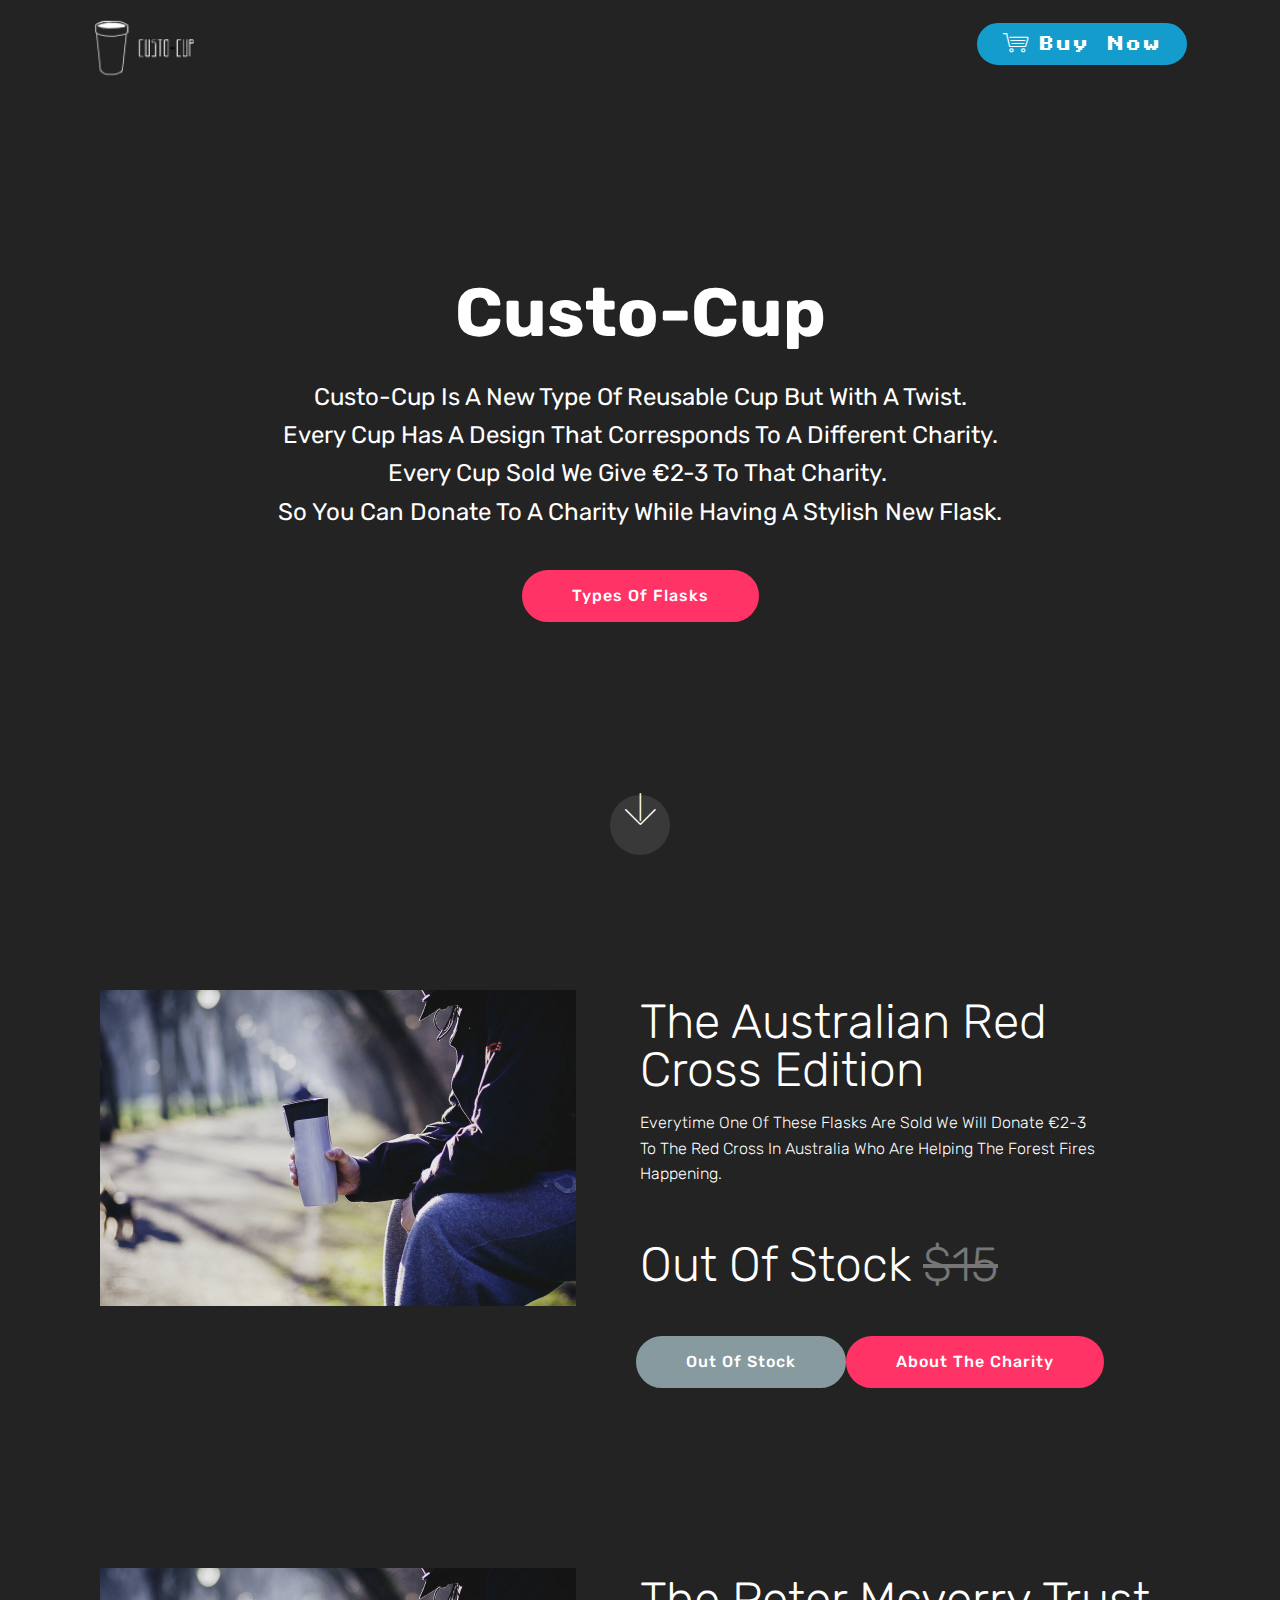
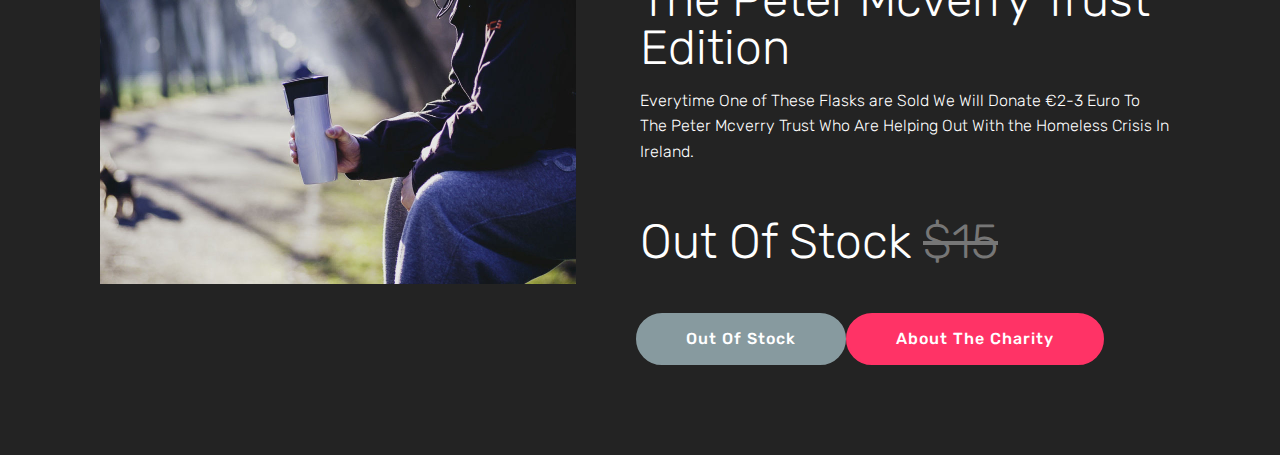
==== commit c0eae8e8: "create github pages" ====
--- a/index.html
+++ b/index.html
@@ -57,7 +57,7 @@
     </nav>
 </section>
 
-<section class="engine"><a href="https://mobirise.info/d">website maker</a></section><section class="cid-qTkA127IK8 mbr-fullscreen" id="header2-1">
+<section class="engine"><a href="https://mobirise.info/i">web creation software</a></section><section class="cid-qTkA127IK8 mbr-fullscreen" id="header2-1">
 
     
 
@@ -94,13 +94,13 @@
                     <img src="assets/images/mbr-952x632.jpg" alt="Mobirise" title="">
                 </div>
                 <div class="align-left aside-content">
-                    <h2 class="mbr-title pt-2 mbr-fonts-style display-2">The Red Cross Edition</h2>
+                    <h2 class="mbr-title pt-2 mbr-fonts-style display-2">The Australian Red Cross Edition</h2>
                     <div class="mbr-section-text">
                         <p class="mbr-text text1 pt-2 mbr-light mbr-fonts-style display-4">Everytime One Of These Flasks Are Sold We Will Donate €2-3&nbsp;<br>To The Red Cross In Australia Who Are Helping The Forest Fires<br>Happening.</p>
                         <p class="mbr-text text2 pt-4 mbr-light mbr-fonts-style display-2">Out Of Stock&nbsp;<span class="cost">$15</span></p>
                     </div>
                     <!--Btn-->
-                    <div class="mbr-section-btn pt-3 align-left"><a href="https://mobirise.co" class="btn btn-warning display-4">Out Of Stock</a> <a href="page3.html" class="btn btn-secondary display-4">About The Charity</a></div>
+                    <div class="mbr-section-btn pt-3 align-left"><a href="page2.html" class="btn btn-warning display-4">Out Of Stock</a> <a href="page3.html" class="btn btn-secondary display-4">About The Charity</a></div>
                 </div>
             </div>
         </div>
@@ -127,7 +127,7 @@
                         <p class="mbr-text text2 pt-4 mbr-light mbr-fonts-style display-2">Out Of Stock&nbsp;<span class="cost">$15</span></p>
                     </div>
                     <!--Btn-->
-                    <div class="mbr-section-btn pt-3 align-left"><a href="https://mobirise.co" class="btn btn-warning display-4">Out Of Stock</a> <a href="https://mobirise.co" class="btn btn-secondary display-4">About The Charity</a></div>
+                    <div class="mbr-section-btn pt-3 align-left"><a href="page2.html" class="btn btn-warning display-4">Out Of Stock</a> <a href="page4.html" class="btn btn-secondary display-4">About The Charity</a></div>
                 </div>
             </div>
         </div>
--- a/assets/mobirise/css/mbr-additional.css
+++ b/assets/mobirise/css/mbr-additional.css
@@ -711,12 +711,12 @@
 }
 .cid-qTkzRZLJNu .navbar {
   padding: .5rem 0;
-  background: #333333;
+  background: #232323;
   transition: none;
   min-height: 77px;
 }
 .cid-qTkzRZLJNu .navbar-dropdown.bg-color.transparent.opened {
-  background: #333333;
+  background: #232323;
 }
 .cid-qTkzRZLJNu a {
   font-style: normal;
@@ -800,7 +800,7 @@
   padding-bottom: 0;
 }
 .cid-qTkzRZLJNu .dropdown .dropdown-menu {
-  background: #333333;
+  background: #232323;
   display: none;
   position: absolute;
   min-width: 5rem;
@@ -1249,12 +1249,12 @@
 }
 .cid-qTkzRZLJNu .navbar {
   padding: .5rem 0;
-  background: #333333;
+  background: #232323;
   transition: none;
   min-height: 77px;
 }
 .cid-qTkzRZLJNu .navbar-dropdown.bg-color.transparent.opened {
-  background: #333333;
+  background: #232323;
 }
 .cid-qTkzRZLJNu a {
   font-style: normal;
@@ -1338,7 +1338,7 @@
   padding-bottom: 0;
 }
 .cid-qTkzRZLJNu .dropdown .dropdown-menu {
-  background: #333333;
+  background: #232323;
   display: none;
   position: absolute;
   min-width: 5rem;
@@ -1638,12 +1638,12 @@
 }
 .cid-qTkzRZLJNu .navbar {
   padding: .5rem 0;
-  background: #333333;
+  background: #232323;
   transition: none;
   min-height: 77px;
 }
 .cid-qTkzRZLJNu .navbar-dropdown.bg-color.transparent.opened {
-  background: #333333;
+  background: #232323;
 }
 .cid-qTkzRZLJNu a {
   font-style: normal;
@@ -1727,7 +1727,7 @@
   padding-bottom: 0;
 }
 .cid-qTkzRZLJNu .dropdown .dropdown-menu {
-  background: #333333;
+  background: #232323;
   display: none;
   position: absolute;
   min-width: 5rem;
@@ -2017,81 +2017,41 @@
 .cid-qTkzRZLJNu .dropdown-item:hover {
   color: #232323 !important;
 }
-.cid-rPlnyrcj0J {
-  padding-top: 90px;
-  padding-bottom: 90px;
-  background-color: #f9f9f9;
-}
-.cid-rPlnyrcj0J .mbr-section-btn > * {
-  margin: 0;
-}
-.cid-rPlnyrcj0J h4 {
-  font-weight: 500;
-}
-.cid-rPlnyrcj0J p {
-  color: #232323;
-}
-.cid-rPlnyrcj0J .aside-content {
-  -webkit-flex-basis: 100%;
-  flex-basis: 100%;
-  display: flex;
-  flex-direction: column;
-  justify-content: center;
-}
-.cid-rPlnyrcj0J .block-content {
-  display: -webkit-flex;
-  flex-direction: column;
-  -webkit-flex-direction: column;
-  word-break: break-word;
-}
-.cid-rPlnyrcj0J .media {
-  margin: initial;
-  align-items: center;
-  -webkit-align-items: center;
-}
-.cid-rPlnyrcj0J .mbr-figure {
-  align-self: flex-start;
-  -webkit-align-self: flex-start;
-  -webkit-flex-shrink: 0;
-  flex-shrink: 0;
-}
-.cid-rPlnyrcj0J .card-img {
-  padding-right: 2rem;
-  width: auto;
-}
-.cid-rPlnyrcj0J .card-img span {
-  font-size: 72px;
-  color: #707070;
-}
-@media (min-width: 992px) {
-  .cid-rPlnyrcj0J .mbr-figure {
-    padding-right: 4rem;
-  }
-}
-@media (max-width: 991px) {
-  .cid-rPlnyrcj0J .mbr-figure {
-    padding-right: 0;
-    padding-bottom: 1rem;
-    margin-bottom: 2rem;
-  }
-}
-@media (max-width: 300px) {
-  .cid-rPlnyrcj0J .card-img span {
-    font-size: 40px !important;
-  }
-}
-.cid-rPlnyrcj0J .cost {
-  text-decoration: line-through;
+.cid-rPlPKDnW65 {
+  padding-top: 60px;
+  padding-bottom: 60px;
+  background-color: #232323;
+}
+.cid-rPlPKDnW65 .mbr-section-subtitle {
+  color: #ffffff;
+}
+.cid-rPlPKDnW65 H2 {
+  color: #ffffff;
+}
+.cid-rPlRaP2oPS {
+  padding-top: 60px;
+  padding-bottom: 60px;
+  background-color: #232323;
+}
+.cid-rPlRaP2oPS .mbr-section-subtitle {
+  color: #767676;
+}
+.cid-rPlRaZYi4J {
+  padding-top: 60px;
+  padding-bottom: 60px;
+  background-color: #232323;
+}
+.cid-rPlRaZYi4J .mbr-section-subtitle {
   color: #767676;
 }
 .cid-qTkzRZLJNu .navbar {
   padding: .5rem 0;
-  background: #333333;
+  background: #232323;
   transition: none;
   min-height: 77px;
 }
 .cid-qTkzRZLJNu .navbar-dropdown.bg-color.transparent.opened {
-  background: #333333;
+  background: #232323;
 }
 .cid-qTkzRZLJNu a {
   font-style: normal;
@@ -2175,7 +2135,7 @@
   padding-bottom: 0;
 }
 .cid-qTkzRZLJNu .dropdown .dropdown-menu {
-  background: #333333;
+  background: #232323;
   display: none;
   position: absolute;
   min-width: 5rem;
@@ -2511,12 +2471,12 @@
 }
 .cid-qTkzRZLJNu .navbar {
   padding: .5rem 0;
-  background: #333333;
+  background: #232323;
   transition: none;
   min-height: 77px;
 }
 .cid-qTkzRZLJNu .navbar-dropdown.bg-color.transparent.opened {
-  background: #333333;
+  background: #232323;
 }
 .cid-qTkzRZLJNu a {
   font-style: normal;
@@ -2600,7 +2560,7 @@
   padding-bottom: 0;
 }
 .cid-qTkzRZLJNu .dropdown .dropdown-menu {
-  background: #333333;
+  background: #232323;
   display: none;
   position: absolute;
   min-width: 5rem;
--- a/assets/mobirise/css/mbr-additional.css
+++ b/assets/mobirise/css/mbr-additional.css
@@ -711,12 +711,12 @@
 }
 .cid-qTkzRZLJNu .navbar {
   padding: .5rem 0;
-  background: #333333;
+  background: #232323;
   transition: none;
   min-height: 77px;
 }
 .cid-qTkzRZLJNu .navbar-dropdown.bg-color.transparent.opened {
-  background: #333333;
+  background: #232323;
 }
 .cid-qTkzRZLJNu a {
   font-style: normal;
@@ -800,7 +800,7 @@
   padding-bottom: 0;
 }
 .cid-qTkzRZLJNu .dropdown .dropdown-menu {
-  background: #333333;
+  background: #232323;
   display: none;
   position: absolute;
   min-width: 5rem;
@@ -1249,12 +1249,12 @@
 }
 .cid-qTkzRZLJNu .navbar {
   padding: .5rem 0;
-  background: #333333;
+  background: #232323;
   transition: none;
   min-height: 77px;
 }
 .cid-qTkzRZLJNu .navbar-dropdown.bg-color.transparent.opened {
-  background: #333333;
+  background: #232323;
 }
 .cid-qTkzRZLJNu a {
   font-style: normal;
@@ -1338,7 +1338,7 @@
   padding-bottom: 0;
 }
 .cid-qTkzRZLJNu .dropdown .dropdown-menu {
-  background: #333333;
+  background: #232323;
   display: none;
   position: absolute;
   min-width: 5rem;
@@ -1638,12 +1638,12 @@
 }
 .cid-qTkzRZLJNu .navbar {
   padding: .5rem 0;
-  background: #333333;
+  background: #232323;
   transition: none;
   min-height: 77px;
 }
 .cid-qTkzRZLJNu .navbar-dropdown.bg-color.transparent.opened {
-  background: #333333;
+  background: #232323;
 }
 .cid-qTkzRZLJNu a {
   font-style: normal;
@@ -1727,7 +1727,7 @@
   padding-bottom: 0;
 }
 .cid-qTkzRZLJNu .dropdown .dropdown-menu {
-  background: #333333;
+  background: #232323;
   display: none;
   position: absolute;
   min-width: 5rem;
@@ -2017,81 +2017,41 @@
 .cid-qTkzRZLJNu .dropdown-item:hover {
   color: #232323 !important;
 }
-.cid-rPlnyrcj0J {
-  padding-top: 90px;
-  padding-bottom: 90px;
-  background-color: #f9f9f9;
-}
-.cid-rPlnyrcj0J .mbr-section-btn > * {
-  margin: 0;
-}
-.cid-rPlnyrcj0J h4 {
-  font-weight: 500;
-}
-.cid-rPlnyrcj0J p {
-  color: #232323;
-}
-.cid-rPlnyrcj0J .aside-content {
-  -webkit-flex-basis: 100%;
-  flex-basis: 100%;
-  display: flex;
-  flex-direction: column;
-  justify-content: center;
-}
-.cid-rPlnyrcj0J .block-content {
-  display: -webkit-flex;
-  flex-direction: column;
-  -webkit-flex-direction: column;
-  word-break: break-word;
-}
-.cid-rPlnyrcj0J .media {
-  margin: initial;
-  align-items: center;
-  -webkit-align-items: center;
-}
-.cid-rPlnyrcj0J .mbr-figure {
-  align-self: flex-start;
-  -webkit-align-self: flex-start;
-  -webkit-flex-shrink: 0;
-  flex-shrink: 0;
-}
-.cid-rPlnyrcj0J .card-img {
-  padding-right: 2rem;
-  width: auto;
-}
-.cid-rPlnyrcj0J .card-img span {
-  font-size: 72px;
-  color: #707070;
-}
-@media (min-width: 992px) {
-  .cid-rPlnyrcj0J .mbr-figure {
-    padding-right: 4rem;
-  }
-}
-@media (max-width: 991px) {
-  .cid-rPlnyrcj0J .mbr-figure {
-    padding-right: 0;
-    padding-bottom: 1rem;
-    margin-bottom: 2rem;
-  }
-}
-@media (max-width: 300px) {
-  .cid-rPlnyrcj0J .card-img span {
-    font-size: 40px !important;
-  }
-}
-.cid-rPlnyrcj0J .cost {
-  text-decoration: line-through;
+.cid-rPlPKDnW65 {
+  padding-top: 60px;
+  padding-bottom: 60px;
+  background-color: #232323;
+}
+.cid-rPlPKDnW65 .mbr-section-subtitle {
+  color: #ffffff;
+}
+.cid-rPlPKDnW65 H2 {
+  color: #ffffff;
+}
+.cid-rPlRaP2oPS {
+  padding-top: 60px;
+  padding-bottom: 60px;
+  background-color: #232323;
+}
+.cid-rPlRaP2oPS .mbr-section-subtitle {
+  color: #767676;
+}
+.cid-rPlRaZYi4J {
+  padding-top: 60px;
+  padding-bottom: 60px;
+  background-color: #232323;
+}
+.cid-rPlRaZYi4J .mbr-section-subtitle {
   color: #767676;
 }
 .cid-qTkzRZLJNu .navbar {
   padding: .5rem 0;
-  background: #333333;
+  background: #232323;
   transition: none;
   min-height: 77px;
 }
 .cid-qTkzRZLJNu .navbar-dropdown.bg-color.transparent.opened {
-  background: #333333;
+  background: #232323;
 }
 .cid-qTkzRZLJNu a {
   font-style: normal;
@@ -2175,7 +2135,7 @@
   padding-bottom: 0;
 }
 .cid-qTkzRZLJNu .dropdown .dropdown-menu {
-  background: #333333;
+  background: #232323;
   display: none;
   position: absolute;
   min-width: 5rem;
@@ -2511,12 +2471,12 @@
 }
 .cid-qTkzRZLJNu .navbar {
   padding: .5rem 0;
-  background: #333333;
+  background: #232323;
   transition: none;
   min-height: 77px;
 }
 .cid-qTkzRZLJNu .navbar-dropdown.bg-color.transparent.opened {
-  background: #333333;
+  background: #232323;
 }
 .cid-qTkzRZLJNu a {
   font-style: normal;
@@ -2600,7 +2560,7 @@
   padding-bottom: 0;
 }
 .cid-qTkzRZLJNu .dropdown .dropdown-menu {
-  background: #333333;
+  background: #232323;
   display: none;
   position: absolute;
   min-width: 5rem;
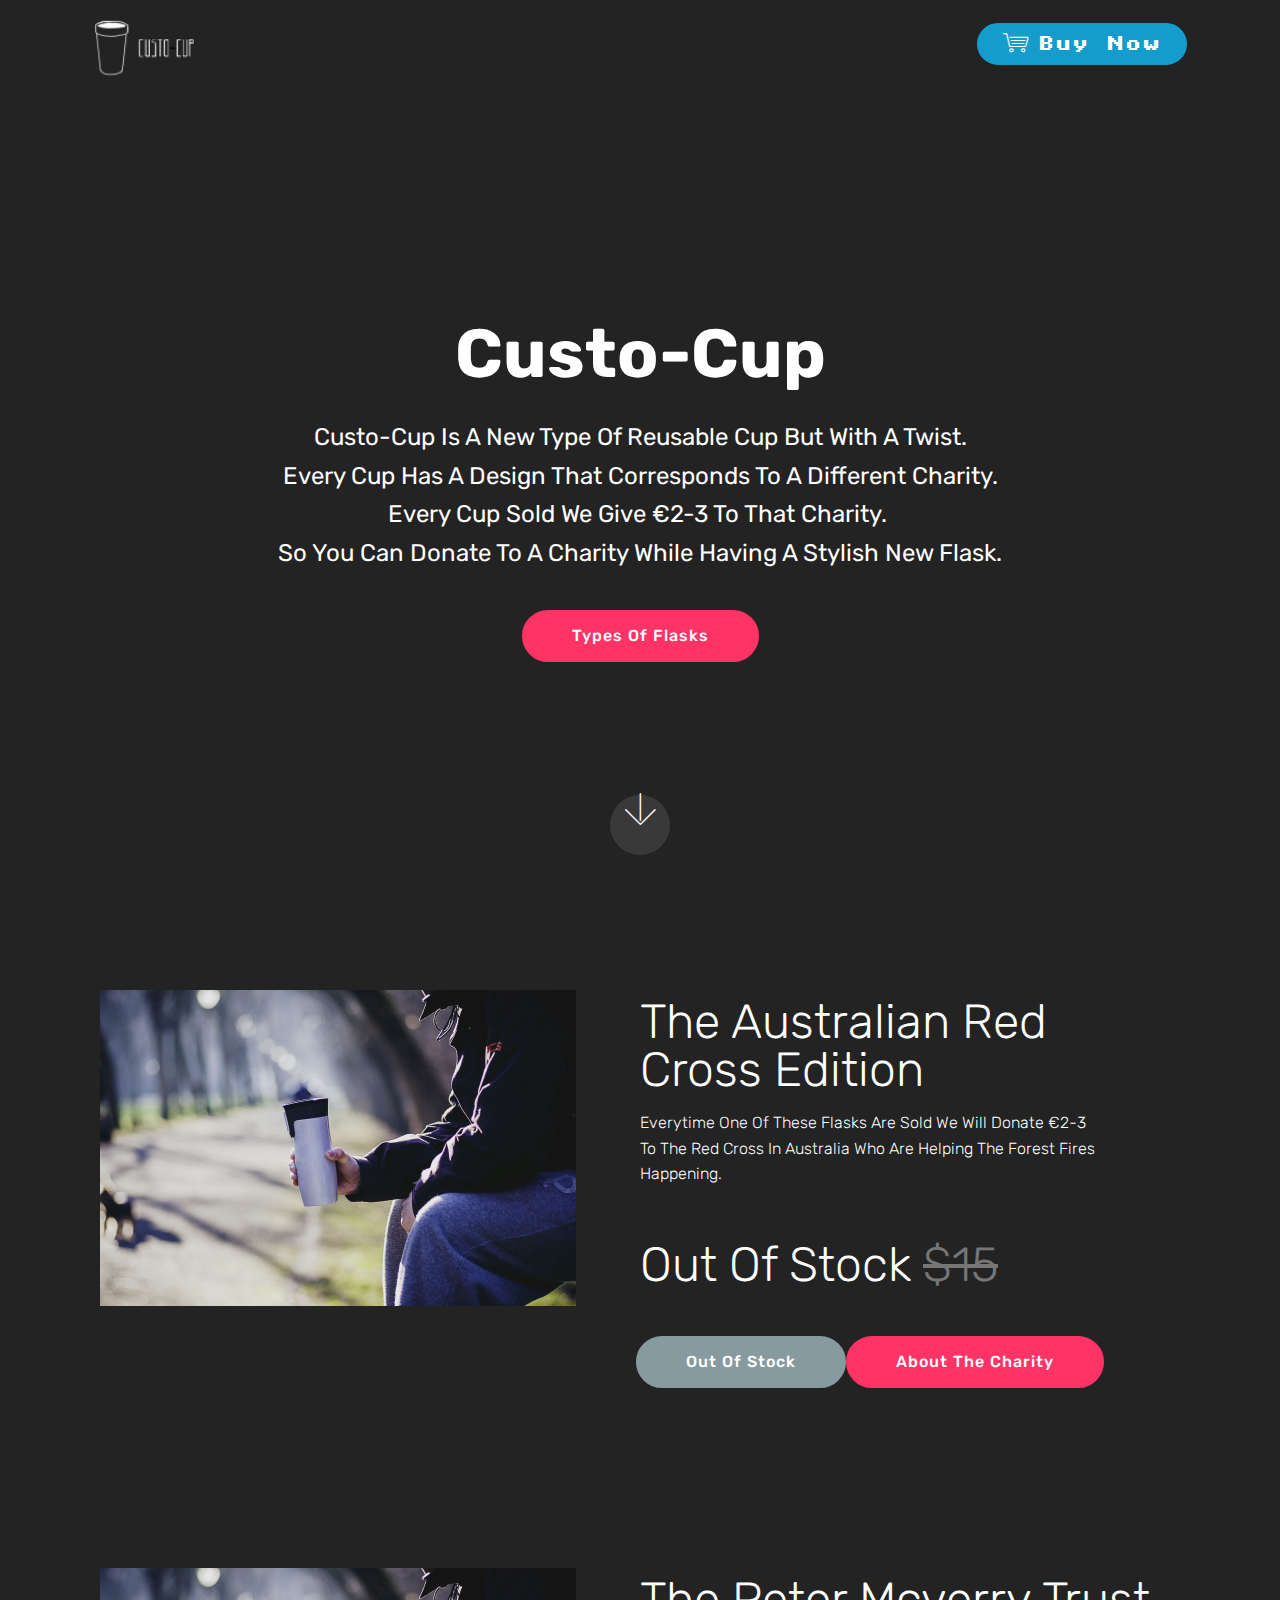
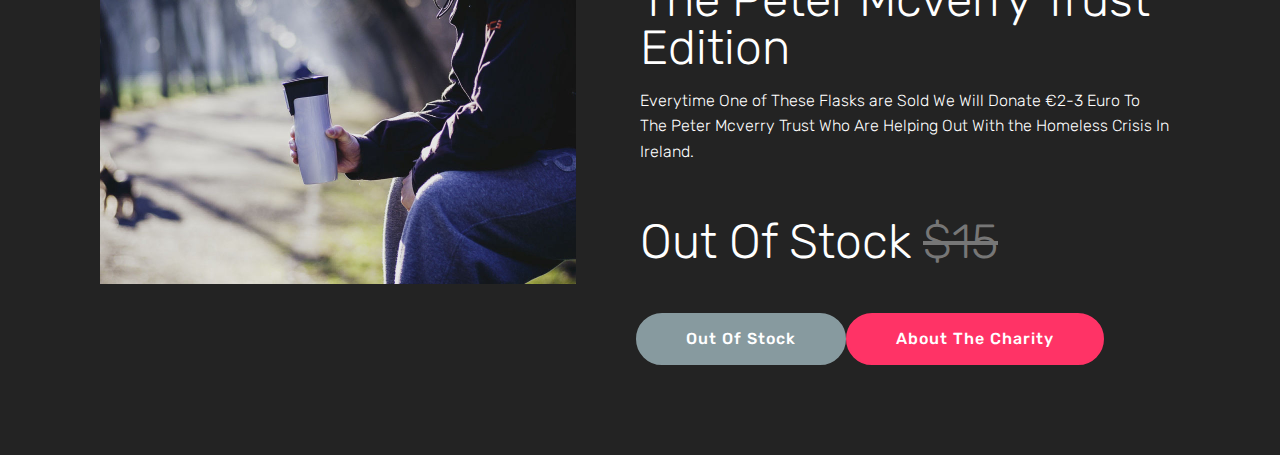
==== commit 894159ab: "create github pages" ====
--- a/index.html
+++ b/index.html
@@ -57,7 +57,7 @@
     </nav>
 </section>
 
-<section class="engine"><a href="https://mobirise.info/i">web creation software</a></section><section class="cid-qTkA127IK8 mbr-fullscreen" id="header2-1">
+<section class="engine"><a href="https://mobirise.info/w">html5 templates</a></section><section class="cid-qTkA127IK8 mbr-fullscreen" id="header2-1">
 
     
 
@@ -66,7 +66,7 @@
     <div class="container align-center">
         <div class="row justify-content-md-center">
             <div class="mbr-white col-md-10">
-                <h1 class="mbr-section-title mbr-bold pb-3 mbr-fonts-style display-1">Custo-Cup</h1>
+                <h1 class="mbr-section-title mbr-bold pb-3 mbr-fonts-style display-1"><br>Custo-Cup</h1>
                 
                 <p class="mbr-text pb-3 mbr-fonts-style display-5">Custo-Cup Is A New Type Of Reusable Cup But With A Twist.<br>Every Cup Has A Design That Corresponds To A Different Charity.<br>Every Cup Sold We Give €2-3 To That Charity.&nbsp;<br>So You Can Donate To A Charity While Having A Stylish New Flask.</p>
                 <div class="mbr-section-btn"><a class="btn btn-md btn-secondary display-4" href="index.html#services2-c">Types Of Flasks</a></div>
